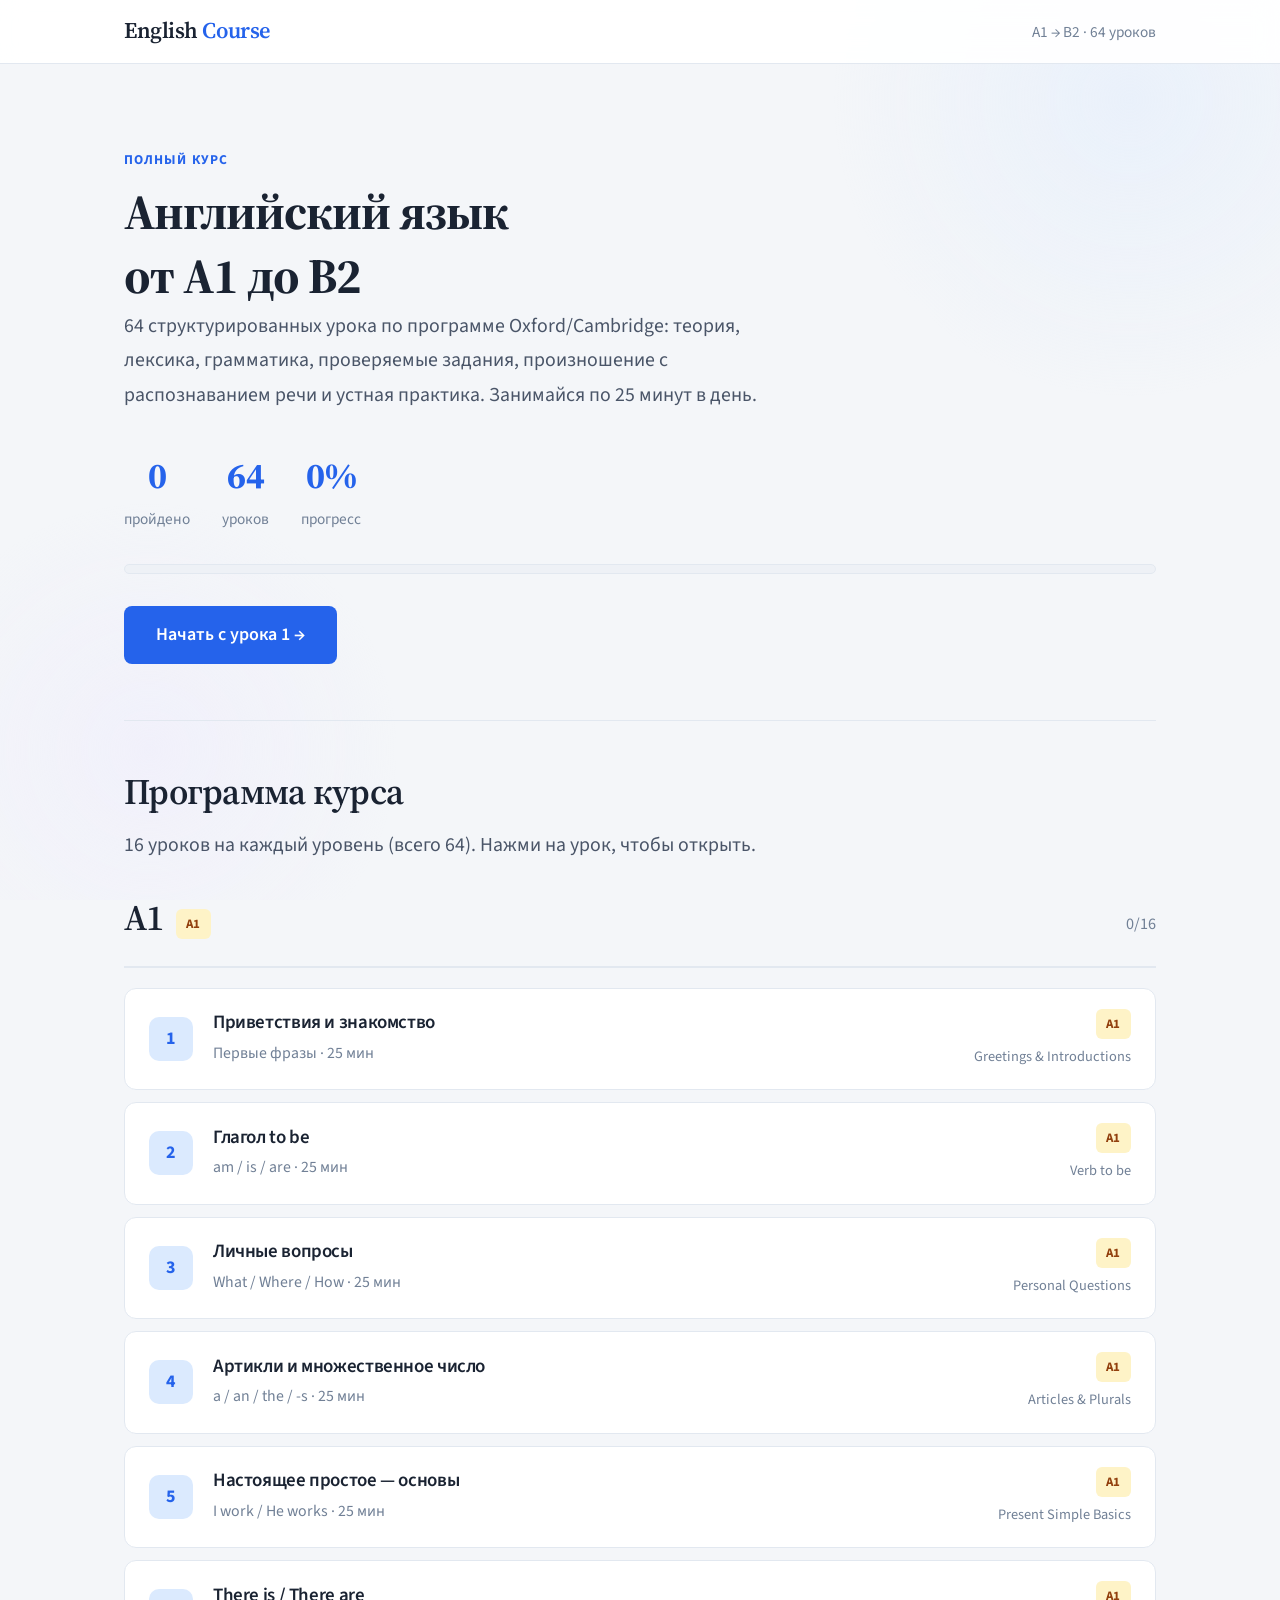
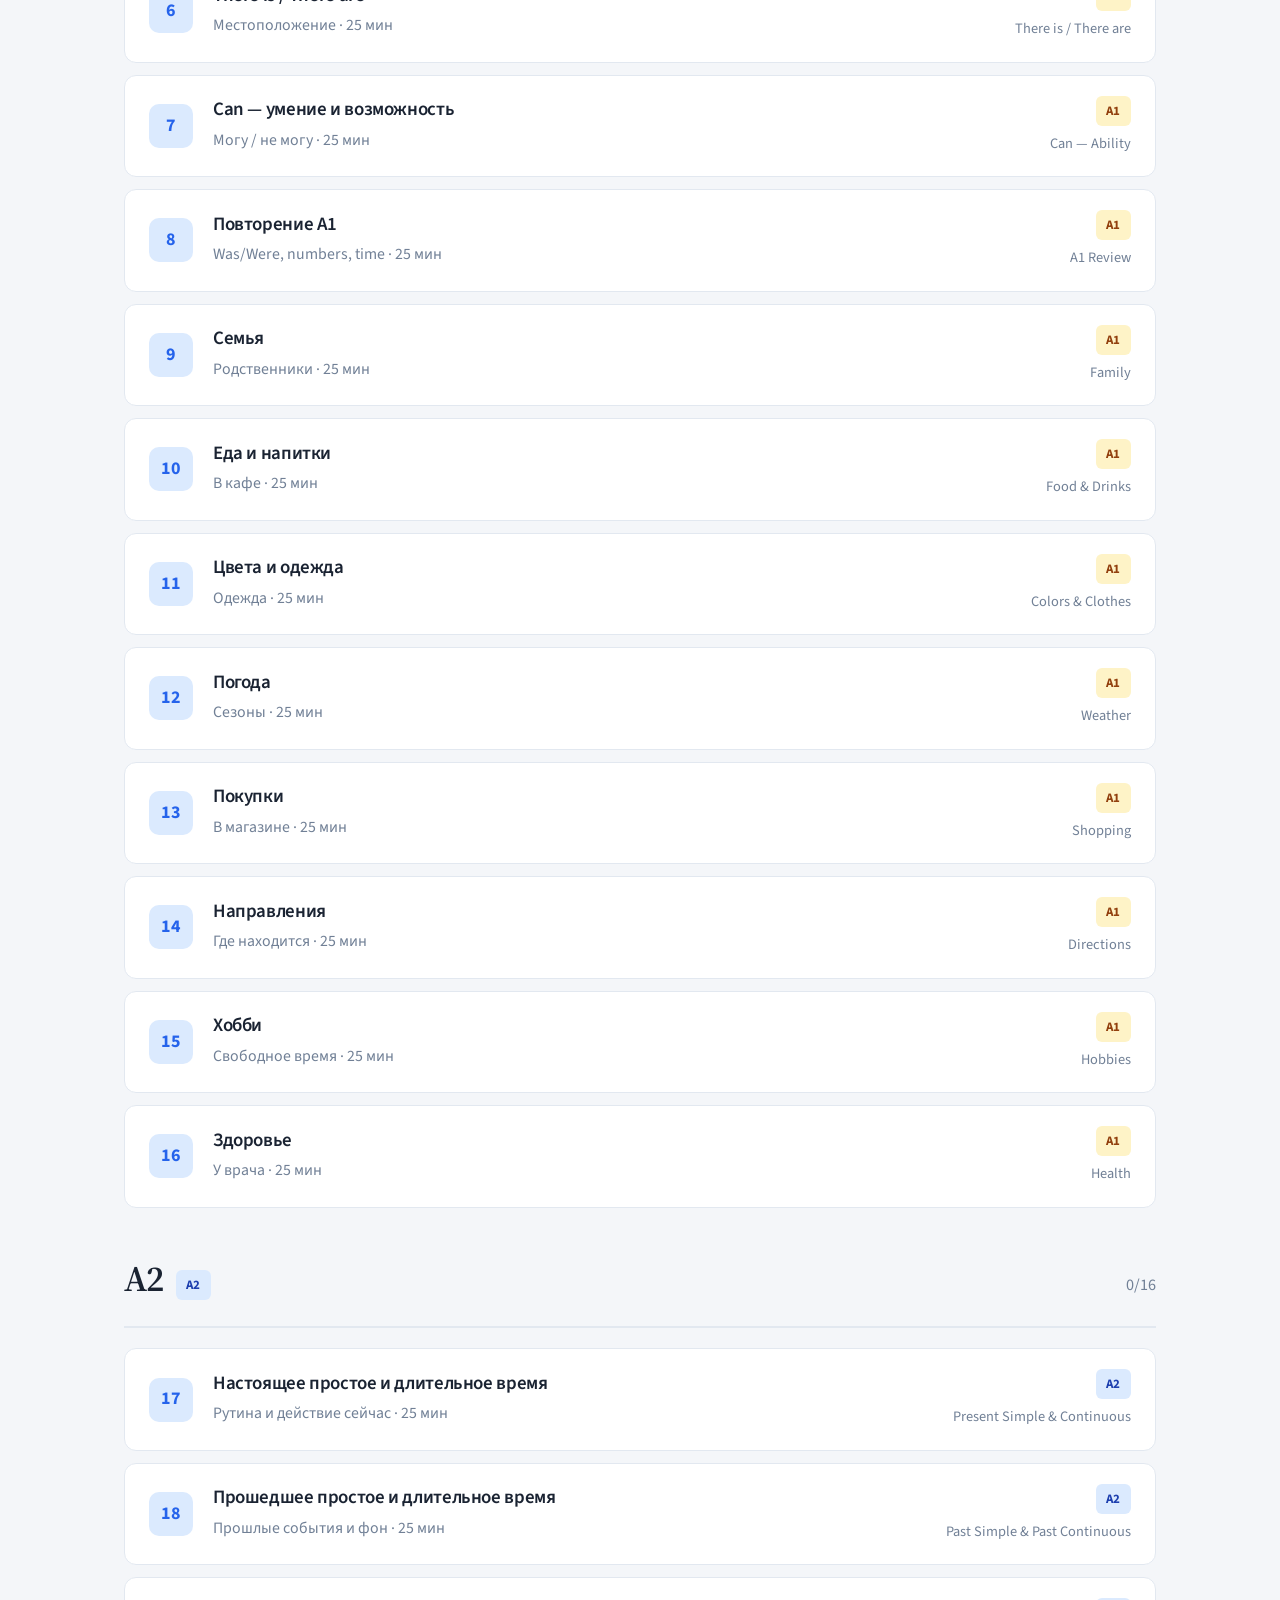
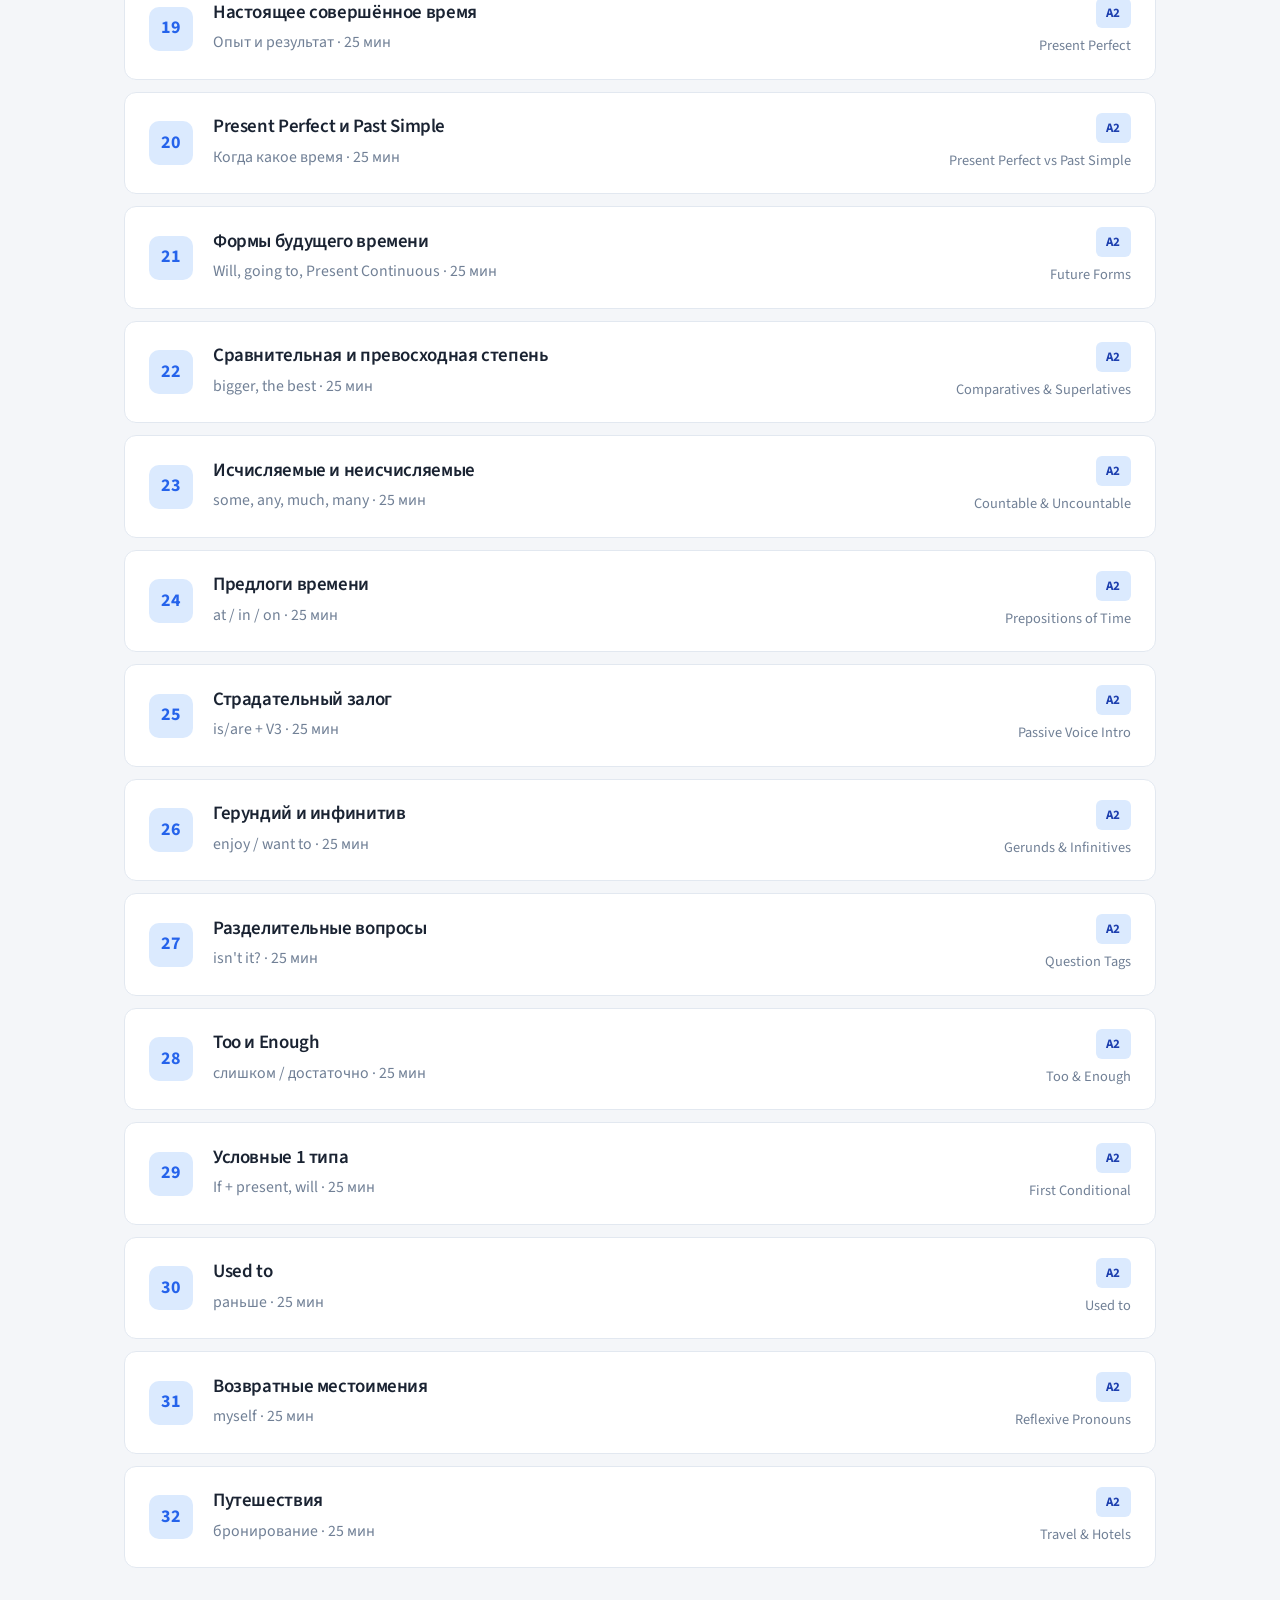
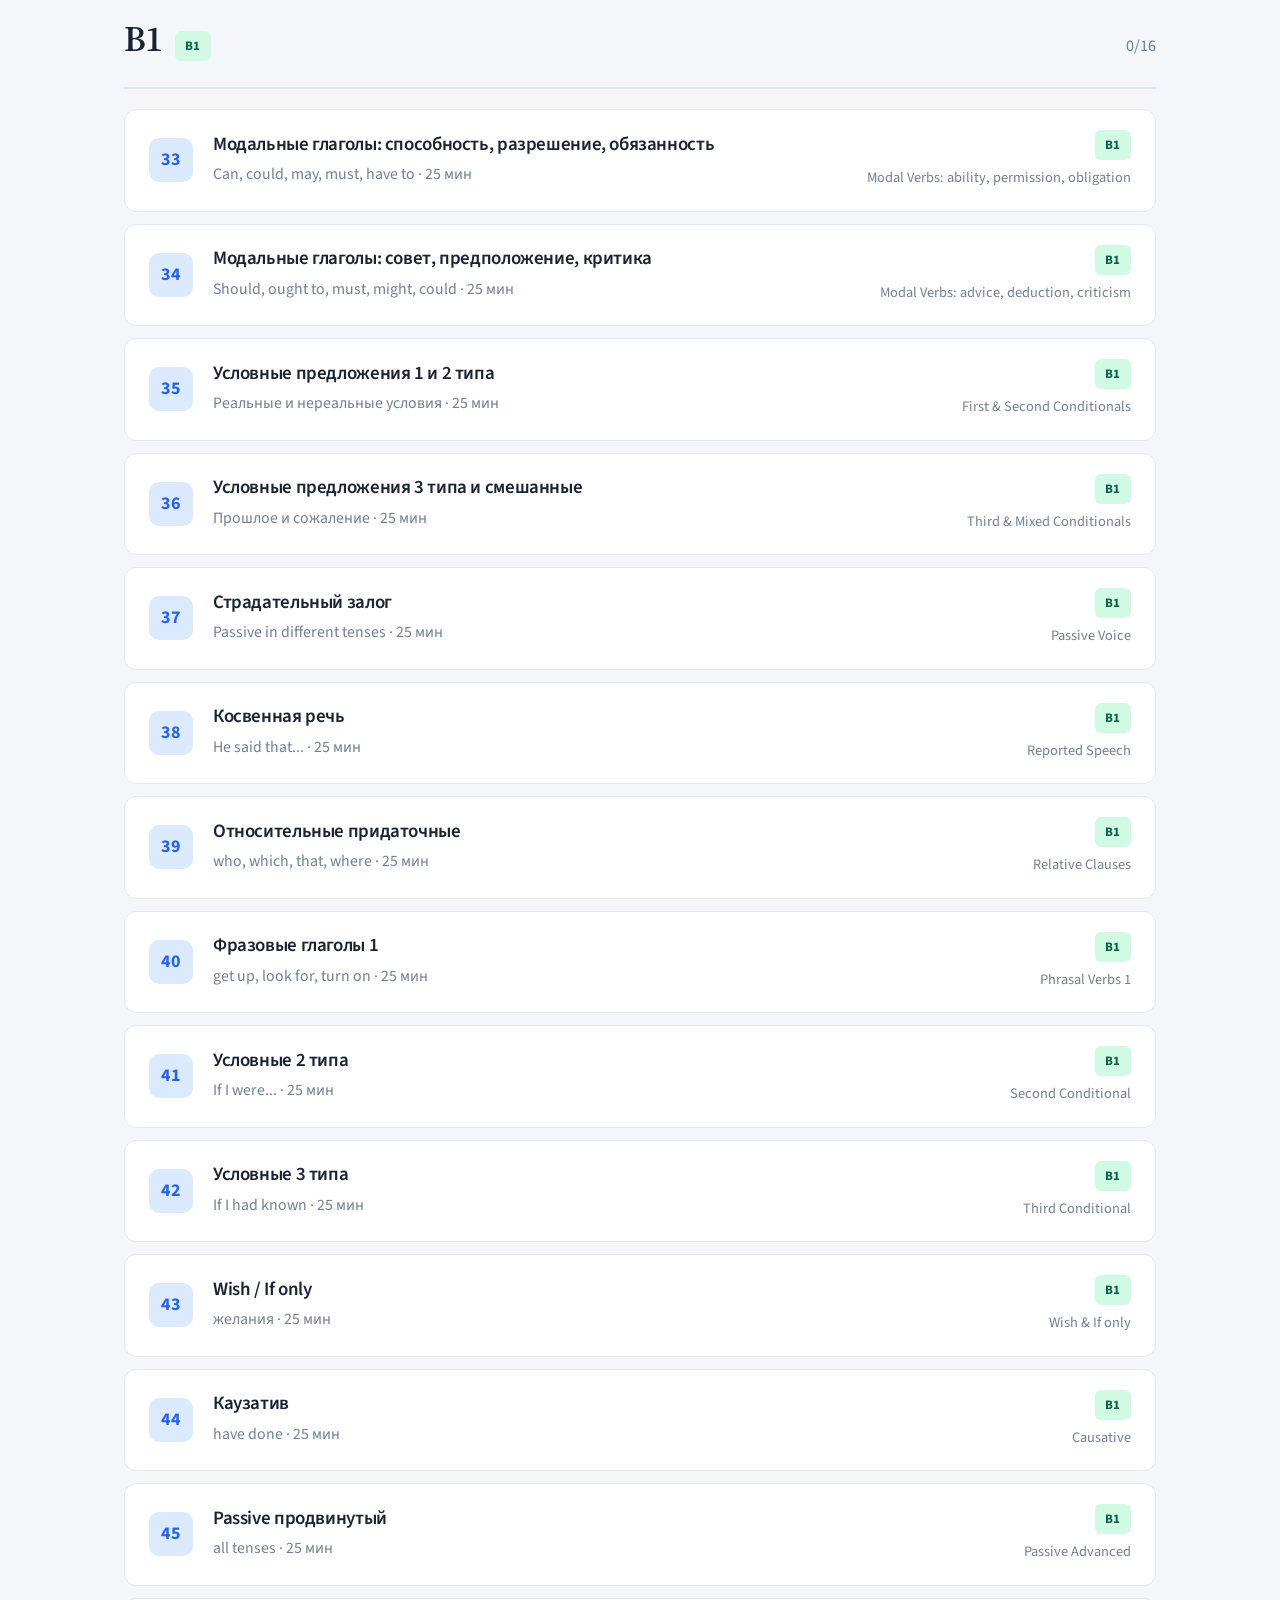
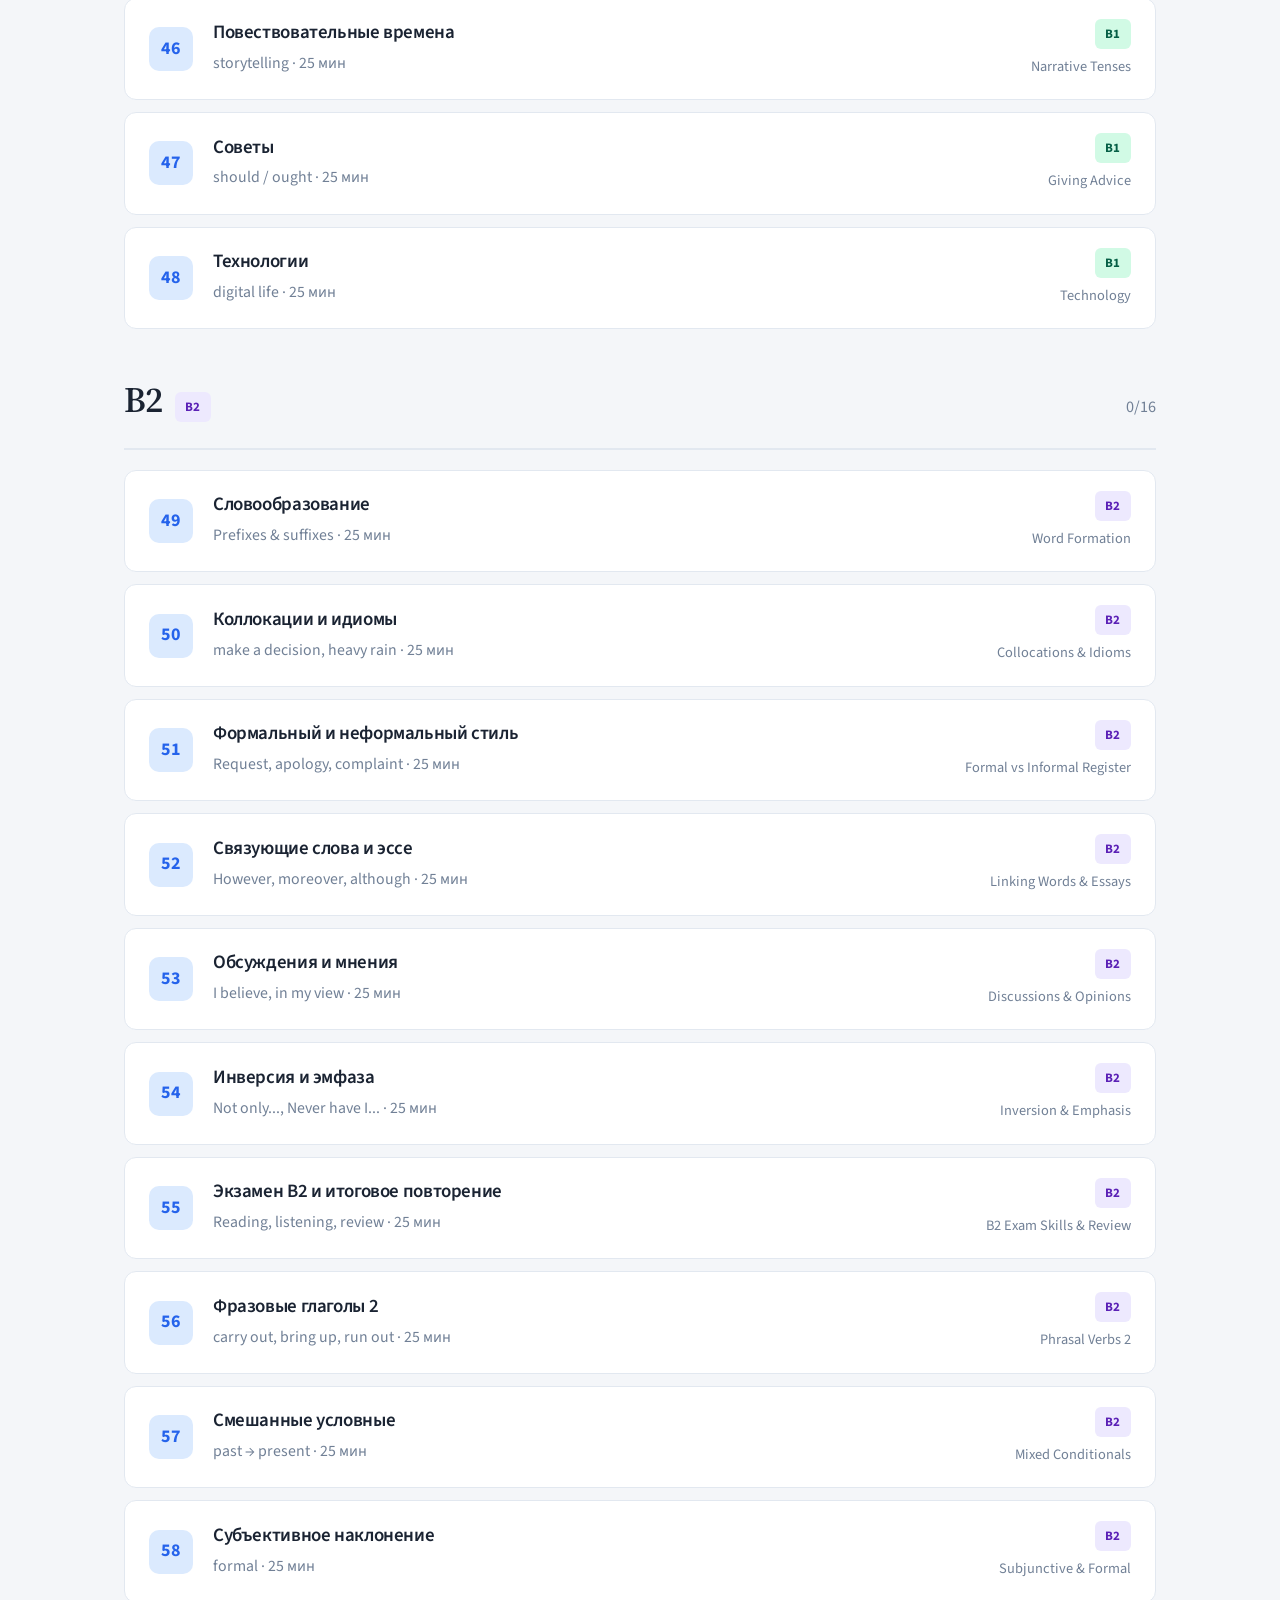
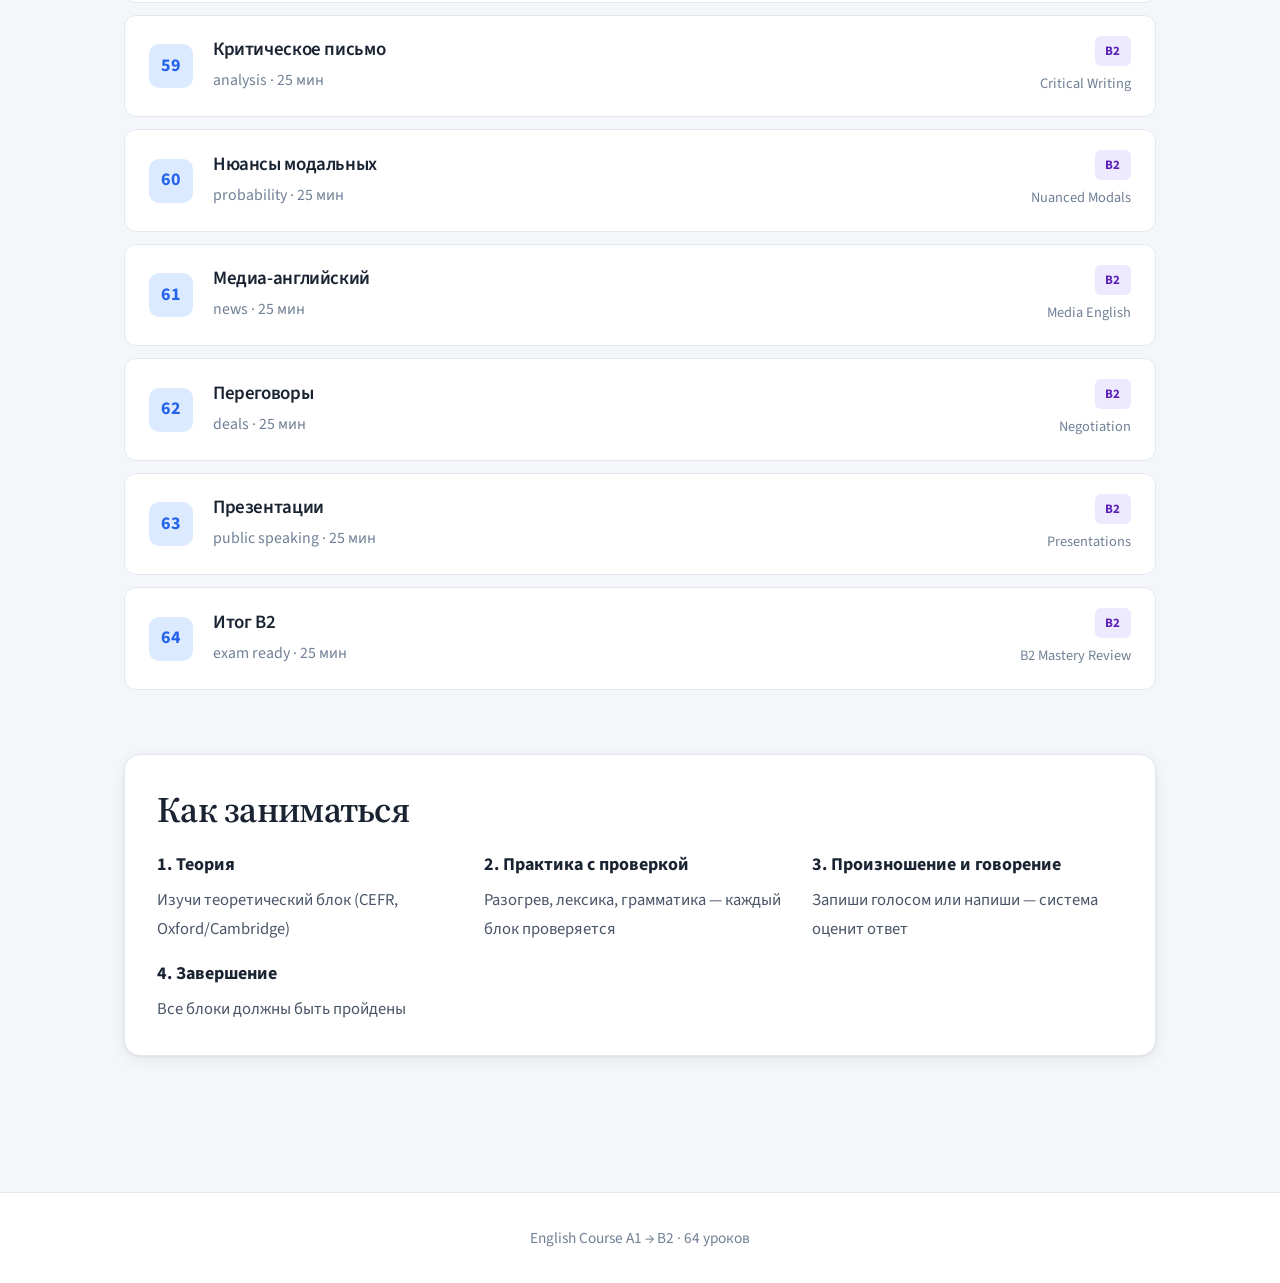
==== index.html @ db138867 "Expand course to 64 lessons with validated blocks and theory. Add CEFR theory sections, answer check" ====
<!DOCTYPE html>
<html lang="ru">
<head>
  <meta charset="UTF-8">
  <meta name="viewport" content="width=device-width, initial-scale=1.0">
  <title>English Course A1 → B2</title>
  <link rel="preconnect" href="https://fonts.googleapis.com">
  <link rel="preconnect" href="https://fonts.gstatic.com" crossorigin>
  <link href="https://fonts.googleapis.com/css2?family=Source+Sans+3:ital,wght@0,400;0,500;0,600;0,700;1,400&family=Source+Serif+4:ital,wght@0,600;0,700;1,400&display=swap" rel="stylesheet">
  <link rel="stylesheet" href="assets/course.css">
</head>
<body>
  <div class="bg-accent"><div class="shape s1"></div><div class="shape s2"></div></div>

  <header class="site-header">
    <div class="header-inner">
      <a href="index.html" class="logo">English <span>Course</span></a>
      <span id="courseSubtitle" style="font-size:0.85rem;color:var(--text-muted)">A1 → B2</span>
    </div>
  </header>

  <main class="container">
    <section class="hero">
      <span class="section-tag">Полный курс</span>
      <h1>Английский язык<br>от A1 до B2</h1>
      <p class="lead">64 структурированных урока по программе Oxford/Cambridge: теория, лексика, грамматика, проверяемые задания, произношение с распознаванием речи и устная практика. Занимайся по 25 минут в день.</p>

      <div class="hero-stats">
        <div class="stat"><div class="stat-value" id="statDone">0</div><div class="stat-label">пройдено</div></div>
        <div class="stat"><div class="stat-value" id="statTotal">64</div><div class="stat-label">уроков</div></div>
        <div class="stat"><div class="stat-value" id="progressPct">0%</div><div class="stat-label">прогресс</div></div>
      </div>

      <div style="margin-top:32px;background:var(--bg-subtle);border-radius:12px;height:10px;overflow:hidden;border:1px solid var(--border)">
        <div id="progressFill" style="height:100%;background:var(--accent);width:0%;transition:width 0.5s;border-radius:12px"></div>
      </div>

      <div style="margin-top:32px">
        <a href="lesson.html?id=1" class="btn btn-primary" style="font-size:1rem;padding:14px 32px">Начать с урока 1 →</a>
      </div>
    </section>

    <section>
      <div class="section-header" style="margin-bottom:32px">
        <h2>Программа курса</h2>
        <p class="lead" id="levelHint" style="margin-top:8px">16 уроков на каждый уровень. Нажми на урок, чтобы открыть.</p>
      </div>
      <div id="courseLevels"></div>
    </section>

    <section style="margin-top:64px">
      <div class="card" style="padding:32px">
        <h2 style="margin-bottom:16px">Как заниматься</h2>
        <div class="card-grid">
          <div><strong>1. Теория</strong><p style="color:var(--text-secondary);font-size:0.92rem;margin-top:6px">Изучи теоретический блок (CEFR, Oxford/Cambridge)</p></div>
          <div><strong>2. Практика с проверкой</strong><p style="color:var(--text-secondary);font-size:0.92rem;margin-top:6px">Разогрев, лексика, грамматика — каждый блок проверяется</p></div>
          <div><strong>3. Произношение и говорение</strong><p style="color:var(--text-secondary);font-size:0.92rem;margin-top:6px">Запиши голосом или напиши — система оценит ответ</p></div>
          <div><strong>4. Завершение</strong><p style="color:var(--text-secondary);font-size:0.92rem;margin-top:6px">Все блоки должны быть пройдены</p></div>
        </div>
      </div>
    </section>
  </main>

  <footer class="site-footer" id="footerSubtitle">English Course A1 → B2</footer>

  <script src="assets/curriculum.js"></script>
  <script src="assets/course.js"></script>
  <script>renderIndex();</script>
</body>
</html>
---- assets/course.css ----
:root {
  --bg: #f4f6f9;
  --bg-card: #ffffff;
  --bg-subtle: #eef1f6;
  --text: #1a2332;
  --text-secondary: #4a5568;
  --text-muted: #718096;
  --accent: #2563eb;
  --accent-hover: #1d4ed8;
  --accent-light: #dbeafe;
  --success: #059669;
  --success-bg: #d1fae5;
  --error: #dc2626;
  --error-bg: #fee2e2;
  --warning: #d97706;
  --border: #e2e8f0;
  --shadow: 0 1px 3px rgba(26, 35, 50, 0.08), 0 4px 16px rgba(26, 35, 50, 0.06);
  --shadow-lg: 0 8px 32px rgba(26, 35, 50, 0.12);
  --radius: 12px;
  --radius-lg: 16px;
  --font: 'Source Sans 3', system-ui, -apple-system, sans-serif;
  --font-display: 'Source Serif 4', Georgia, serif;
  --max-width: 1080px;
  --nav-height: 64px;
}

*, *::before, *::after { box-sizing: border-box; margin: 0; padding: 0; }

html { scroll-behavior: smooth; font-size: 18px; }

body {
  font-family: var(--font);
  background: var(--bg);
  color: var(--text);
  line-height: 1.7;
  -webkit-font-smoothing: antialiased;
}

/* ── Layout ── */
.site-header {
  position: sticky;
  top: 0;
  z-index: 100;
  background: rgba(255, 255, 255, 0.92);
  backdrop-filter: blur(12px);
  border-bottom: 1px solid var(--border);
  height: var(--nav-height);
}

.header-inner {
  max-width: var(--max-width);
  margin: 0 auto;
  padding: 0 24px;
  height: 100%;
  display: flex;
  align-items: center;
  justify-content: space-between;
  gap: 16px;
}

.logo {
  font-family: var(--font-display);
  font-size: 1.25rem;
  font-weight: 600;
  color: var(--text);
  text-decoration: none;
  letter-spacing: -0.02em;
}

.logo span { color: var(--accent); }

.progress-bar-top {
  position: fixed;
  top: 0;
  left: 0;
  height: 3px;
  background: var(--accent);
  z-index: 200;
  width: 0%;
  transition: width 0.15s;
}

.container {
  max-width: var(--max-width);
  margin: 0 auto;
  padding: 32px 24px 80px;
}

/* ── Typography ── */
h1, h2, h3 {
  font-family: var(--font-display);
  line-height: 1.3;
  letter-spacing: -0.02em;
}

h1 { font-size: clamp(2rem, 5vw, 2.75rem); font-weight: 700; }
h2 { font-size: clamp(1.5rem, 3vw, 2rem); font-weight: 600; margin-bottom: 12px; }
h3 { font-size: 1.15rem; font-weight: 600; }

.lead {
  font-size: 1.1rem;
  color: var(--text-secondary);
  max-width: 640px;
  line-height: 1.75;
}

.section-tag {
  display: inline-block;
  font-size: 0.75rem;
  font-weight: 700;
  letter-spacing: 0.08em;
  text-transform: uppercase;
  color: var(--accent);
  margin-bottom: 8px;
}

/* ── Buttons ── */
.btn {
  display: inline-flex;
  align-items: center;
  justify-content: center;
  gap: 8px;
  padding: 12px 24px;
  border-radius: 8px;
  font-family: inherit;
  font-size: 0.95rem;
  font-weight: 600;
  cursor: pointer;
  border: none;
  text-decoration: none;
  transition: all 0.2s;
}

.btn-primary {
  background: var(--accent);
  color: #fff;
}
.btn-primary:hover {
  background: var(--accent-hover);
  transform: translateY(-1px);
  box-shadow: var(--shadow);
}

.btn-secondary {
  background: var(--bg-card);
  color: var(--text);
  border: 1px solid var(--border);
}
.btn-secondary:hover {
  background: var(--bg-subtle);
  border-color: #cbd5e0;
}

.btn-success {
  background: var(--success);
  color: #fff;
}
.btn-success:hover { background: #047857; }
.btn-success.done {
  background: var(--text-muted);
  pointer-events: none;
}

/* ── Cards ── */
.card {
  background: var(--bg-card);
  border: 1px solid var(--border);
  border-radius: var(--radius-lg);
  padding: 24px;
  box-shadow: var(--shadow);
  transition: transform 0.25s, box-shadow 0.25s;
}

.card:hover {
  transform: translateY(-2px);
  box-shadow: var(--shadow-lg);
}

.card-grid {
  display: grid;
  grid-template-columns: repeat(auto-fill, minmax(280px, 1fr));
  gap: 16px;
}

/* ── Level badges ── */
.badge {
  display: inline-flex;
  align-items: center;
  padding: 4px 10px;
  border-radius: 6px;
  font-size: 0.72rem;
  font-weight: 700;
  letter-spacing: 0.04em;
  text-transform: uppercase;
}
.badge-a1 { background: #fef3c7; color: #92400e; }
.badge-a2 { background: #dbeafe; color: #1e40af; }
.badge-b1 { background: #d1fae5; color: #065f46; }
.badge-b2 { background: #ede9fe; color: #5b21b6; }

/* ── Course index ── */
.hero {
  padding: 48px 0 56px;
  border-bottom: 1px solid var(--border);
  margin-bottom: 48px;
}

.hero-stats {
  display: flex;
  gap: 32px;
  flex-wrap: wrap;
  margin-top: 32px;
}

.stat {
  text-align: center;
}
.stat-value {
  font-family: var(--font-display);
  font-size: 2rem;
  font-weight: 700;
  color: var(--accent);
}
.stat-label {
  font-size: 0.85rem;
  color: var(--text-muted);
}

.level-section {
  margin-bottom: 48px;
}

.level-header {
  display: flex;
  align-items: center;
  gap: 12px;
  margin-bottom: 20px;
  padding-bottom: 12px;
  border-bottom: 2px solid var(--border);
}

.lesson-list {
  display: grid;
  gap: 12px;
}

.lesson-card {
  display: grid;
  grid-template-columns: auto 1fr auto;
  align-items: center;
  gap: 20px;
  padding: 20px 24px;
  background: var(--bg-card);
  border: 1px solid var(--border);
  border-radius: var(--radius);
  text-decoration: none;
  color: inherit;
  transition: all 0.2s;
}

.lesson-card:hover {
  border-color: var(--accent);
  box-shadow: var(--shadow);
  transform: translateX(4px);
}

.lesson-card.completed {
  border-left: 4px solid var(--success);
}

.lesson-num {
  width: 44px;
  height: 44px;
  display: flex;
  align-items: center;
  justify-content: center;
  background: var(--accent-light);
  color: var(--accent);
  font-weight: 700;
  font-size: 1rem;
  border-radius: 10px;
  flex-shrink: 0;
}

.lesson-card.completed .lesson-num {
  background: var(--success-bg);
  color: var(--success);
}

.lesson-info h3 {
  font-family: var(--font);
  font-size: 1.05rem;
  font-weight: 600;
  margin-bottom: 4px;
}

.lesson-info p {
  font-size: 0.88rem;
  color: var(--text-muted);
}

.lesson-meta {
  display: flex;
  flex-direction: column;
  align-items: flex-end;
  gap: 6px;
}

.lesson-duration {
  font-size: 0.8rem;
  color: var(--text-muted);
}

.check-icon {
  color: var(--success);
  font-size: 1.2rem;
}

/* ── Lesson page ── */
.lesson-hero {
  margin-bottom: 40px;
}

.lesson-hero .breadcrumb {
  font-size: 0.85rem;
  color: var(--text-muted);
  margin-bottom: 16px;
}
.lesson-hero .breadcrumb a {
  color: var(--accent);
  text-decoration: none;
}
.lesson-hero .breadcrumb a:hover { text-decoration: underline; }

.timeline {
  display: grid;
  grid-template-columns: repeat(6, 1fr);
  gap: 8px;
  margin-bottom: 48px;
}
@media (max-width: 700px) {
  .timeline { grid-template-columns: 1fr; }
}

.timeline-step {
  padding: 14px 12px;
  background: var(--bg-card);
  border: 1px solid var(--border);
  border-radius: var(--radius);
  text-align: center;
  font-size: 0.82rem;
}
.timeline-step .time {
  color: var(--accent);
  font-weight: 700;
  font-size: 0.72rem;
  text-transform: uppercase;
  letter-spacing: 0.05em;
}

section {
  margin-bottom: 56px;
  scroll-margin-top: calc(var(--nav-height) + 16px);
}

.section-header {
  margin-bottom: 24px;
}

/* ── Inputs ── */
.answer-input {
  width: 100%;
  background: var(--bg-subtle);
  border: 1px solid var(--border);
  border-radius: 8px;
  padding: 12px 16px;
  color: var(--text);
  font-family: inherit;
  font-size: 0.95rem;
  line-height: 1.6;
  resize: vertical;
  min-height: 48px;
  transition: border-color 0.2s, box-shadow 0.2s;
}
.answer-input:focus {
  outline: none;
  border-color: var(--accent);
  box-shadow: 0 0 0 3px var(--accent-light);
  background: #fff;
}
.answer-input::placeholder { color: var(--text-muted); }

.question-card {
  display: flex;
  gap: 16px;
  align-items: flex-start;
}
.q-num {
  flex-shrink: 0;
  width: 32px;
  height: 32px;
  display: flex;
  align-items: center;
  justify-content: center;
  background: var(--accent);
  color: #fff;
  font-weight: 700;
  font-size: 0.85rem;
  border-radius: 8px;
}
.q-text {
  font-weight: 600;
  margin-bottom: 10px;
  font-size: 1rem;
}

/* ── Vocabulary flip cards ── */
.vocab-grid {
  display: grid;
  grid-template-columns: repeat(auto-fill, minmax(150px, 1fr));
  gap: 12px;
}

.vocab-card {
  aspect-ratio: 1;
  perspective: 800px;
  cursor: pointer;
}
.vocab-inner {
  width: 100%;
  height: 100%;
  position: relative;
  transform-style: preserve-3d;
  transition: transform 0.5s;
  border-radius: var(--radius);
}
.vocab-card.flipped .vocab-inner { transform: rotateY(180deg); }

.vocab-front, .vocab-back {
  position: absolute;
  inset: 0;
  backface-visibility: hidden;
  border-radius: var(--radius);
  display: flex;
  flex-direction: column;
  align-items: center;
  justify-content: center;
  padding: 14px;
  text-align: center;
  border: 1px solid var(--border);
}
.vocab-front { background: var(--bg-card); }
.vocab-back {
  background: var(--accent-light);
  transform: rotateY(180deg);
}
.vocab-word {
  font-weight: 700;
  font-size: 1rem;
  color: var(--accent);
}
.vocab-trans {
  font-weight: 600;
  color: var(--text);
}
.vocab-hint {
  font-size: 0.7rem;
  color: var(--text-muted);
  margin-top: 6px;
}

/* ── Grammar ── */
.grammar-compare {
  display: grid;
  grid-template-columns: 1fr 1fr;
  gap: 16px;
  margin-bottom: 20px;
}
@media (max-width: 600px) {
  .grammar-compare { grid-template-columns: 1fr; }
}

.grammar-box {
  padding: 24px;
  border-radius: var(--radius-lg);
  border: 1px solid var(--border);
  background: var(--bg-card);
}
.grammar-box h3 { margin-bottom: 8px; color: var(--accent); }
.grammar-box .ru-desc {
  color: var(--text-secondary);
  font-size: 0.9rem;
  margin-bottom: 14px;
}
.grammar-box .example {
  padding: 12px 16px;
  background: var(--bg-subtle);
  border-radius: 8px;
  border-left: 3px solid var(--accent);
  font-style: italic;
}

.formula-box {
  background: var(--bg-subtle);
  border: 1px solid var(--border);
  border-radius: var(--radius);
  padding: 20px;
  margin-bottom: 20px;
}
.formula-box code {
  display: block;
  font-family: 'Source Sans 3', monospace;
  font-size: 0.9rem;
  padding: 6px 0;
  color: var(--text);
}

.mistake-box {
  display: flex;
  gap: 12px;
  flex-wrap: wrap;
}
.mistake-wrong, .mistake-right {
  flex: 1;
  min-width: 220px;
  padding: 14px 18px;
  border-radius: var(--radius);
  font-size: 0.92rem;
}
.mistake-wrong { background: var(--error-bg); border: 1px solid #fecaca; }
.mistake-right { background: var(--success-bg); border: 1px solid #a7f3d0; }
.mistake-label {
  font-size: 0.68rem;
  font-weight: 700;
  text-transform: uppercase;
  letter-spacing: 0.06em;
  margin-bottom: 4px;
}
.mistake-wrong .mistake-label { color: var(--error); }
.mistake-right .mistake-label { color: var(--success); }

/* ── Quiz ── */
.quiz-item {
  background: var(--bg-card);
  border: 1px solid var(--border);
  border-radius: var(--radius);
  padding: 20px;
  margin-bottom: 12px;
}
.quiz-item.correct { border-color: var(--success); background: var(--success-bg); }
.quiz-item.wrong { border-color: var(--error); background: var(--error-bg); }

.quiz-sentence { margin-bottom: 14px; font-size: 1rem; }
.quiz-options { display: flex; gap: 8px; flex-wrap: wrap; }

.quiz-btn {
  padding: 8px 18px;
  border-radius: 8px;
  border: 1px solid var(--border);
  background: var(--bg-subtle);
  color: var(--text);
  font-family: inherit;
  font-size: 0.88rem;
  cursor: pointer;
  transition: all 0.2s;
}
.quiz-btn:hover:not(:disabled) {
  border-color: var(--accent);
  background: var(--accent-light);
}
.quiz-btn:disabled { cursor: default; opacity: 0.8; }
.quiz-btn.selected-correct { background: var(--success); color: #fff; border-color: var(--success); }
.quiz-btn.selected-wrong { background: var(--error); color: #fff; border-color: var(--error); }

.quiz-score {
  text-align: center;
  padding: 28px;
  background: var(--bg-card);
  border: 1px solid var(--border);
  border-radius: var(--radius-lg);
  margin-top: 20px;
  display: none;
}
.quiz-score.visible { display: block; }
.quiz-score .score-num {
  font-family: var(--font-display);
  font-size: 2.5rem;
  font-weight: 700;
  color: var(--accent);
}

/* ── Pronunciation ── */
.pron-card { border-left: 4px solid var(--accent); }
.pron-phrase {
  font-weight: 700;
  font-size: 1.05rem;
  margin-bottom: 8px;
  color: var(--text);
}
.pron-ipa {
  font-family: 'Source Sans 3', monospace;
  font-size: 0.88rem;
  color: var(--text-secondary);
  margin-bottom: 8px;
}
.pron-tip { font-size: 0.85rem; color: var(--text-muted); }
.speak-btn {
  margin-top: 12px;
  padding: 6px 14px;
  border-radius: 6px;
  border: 1px solid var(--border);
  background: #fff;
  color: var(--accent);
  font-family: inherit;
  font-size: 0.8rem;
  font-weight: 600;
  cursor: pointer;
}
.speak-btn:hover { background: var(--accent-light); }

/* ── Flashcards ── */
.flashcard-deck {
  perspective: 1000px;
  max-width: 460px;
  margin: 0 auto 24px;
  height: 260px;
}
.flashcard {
  width: 100%;
  height: 100%;
  position: relative;
  transform-style: preserve-3d;
  transition: transform 0.6s;
  cursor: pointer;
}
.flashcard.flipped { transform: rotateY(180deg); }

.flashcard-face {
  position: absolute;
  inset: 0;
  backface-visibility: hidden;
  border-radius: var(--radius-lg);
  display: flex;
  flex-direction: column;
  align-items: center;
  justify-content: center;
  padding: 32px;
  text-align: center;
  border: 1px solid var(--border);
  background: var(--bg-card);
  box-shadow: var(--shadow);
}
.flashcard-back { transform: rotateY(180deg); background: var(--accent-light); }

.fc-word {
  font-family: var(--font-display);
  font-size: 2rem;
  font-weight: 700;
  color: var(--accent);
  margin-bottom: 8px;
}
.fc-trans {
  font-size: 1.4rem;
  font-weight: 600;
  margin-bottom: 12px;
}
.fc-example {
  font-size: 0.9rem;
  color: var(--text-secondary);
  font-style: italic;
}
.fc-counter {
  text-align: center;
  color: var(--text-muted);
  font-size: 0.88rem;
  margin-bottom: 12px;
}
.fc-nav {
  display: flex;
  justify-content: center;
  gap: 10px;
}
.fc-nav button {
  width: 44px;
  height: 44px;
  border-radius: 8px;
  border: 1px solid var(--border);
  background: var(--bg-card);
  color: var(--text);
  font-size: 1.1rem;
  cursor: pointer;
}
.fc-nav button:hover {
  background: var(--accent);
  color: #fff;
  border-color: var(--accent);
}

/* ── Culture ── */
.culture-grid {
  display: grid;
  grid-template-columns: repeat(3, 1fr);
  gap: 16px;
  margin-bottom: 24px;
}
@media (max-width: 700px) {
  .culture-grid { grid-template-columns: 1fr; }
}

.culture-item {
  text-align: center;
  padding: 24px 16px;
  background: var(--bg-card);
  border: 1px solid var(--border);
  border-radius: var(--radius);
}
.culture-item h4 {
  font-weight: 600;
  color: var(--accent);
  margin-bottom: 10px;
}
.culture-item ul {
  list-style: none;
  font-size: 0.88rem;
  color: var(--text-secondary);
}
.culture-item li { margin-bottom: 4px; }

/* ── Speaking ── */
.challenge-box {
  background: var(--bg-subtle);
  border: 1px solid var(--border);
  border-radius: var(--radius-lg);
  padding: 32px;
  text-align: center;
}
.challenge-list {
  list-style: none;
  max-width: 420px;
  margin: 0 auto 20px;
  text-align: left;
}
.challenge-list li {
  padding: 8px 14px;
  background: #fff;
  border-radius: 8px;
  margin-bottom: 8px;
  font-size: 0.92rem;
  border: 1px solid var(--border);
}
.challenge-list li::before {
  content: '→ ';
  color: var(--accent);
  font-weight: 700;
}

/* ── Validation & progress ── */
.section-progress {
  margin-bottom: 24px;
  padding: 14px 18px;
  background: var(--bg-card);
  border: 1px solid var(--border);
  border-radius: var(--radius);
}
.section-progress-label {
  font-size: 0.85rem;
  font-weight: 600;
  margin-bottom: 8px;
  color: var(--text-secondary);
}
.section-progress-track {
  height: 8px;
  background: var(--bg-subtle);
  border-radius: 8px;
  overflow: hidden;
}
.section-progress-fill {
  height: 100%;
  background: var(--success);
  width: 0%;
  transition: width 0.3s;
  border-radius: 8px;
}

.check-btn { margin-top: 10px; padding: 8px 18px; font-size: 0.88rem; }
.answer-actions {
  display: flex;
  flex-wrap: wrap;
  gap: 8px;
  align-items: center;
  margin-top: 8px;
}

.check-feedback {
  width: 100%;
  margin-top: 8px;
  padding: 10px 14px;
  border-radius: 8px;
  font-size: 0.88rem;
  display: none;
}
.check-feedback.ok,
.check-feedback.fail { display: block; }
.check-feedback.ok { background: var(--success-bg); color: #065f46; border: 1px solid #a7f3d0; }
.check-feedback.fail { background: var(--error-bg); color: #991b1b; border: 1px solid #fecaca; }
.sample-answer {
  margin-top: 6px;
  font-size: 0.82rem;
  opacity: 0.9;
  font-style: italic;
}

.mic-btn, .check-pron-btn {
  padding: 6px 14px;
  border-radius: 6px;
  border: 1px solid var(--border);
  background: #fff;
  color: var(--accent);
  font-family: inherit;
  font-size: 0.8rem;
  font-weight: 600;
  cursor: pointer;
}
.mic-btn:hover, .check-pron-btn:hover { background: var(--accent-light); }
.mic-btn.listening { background: var(--error-bg); color: var(--error); border-color: #fecaca; }
.mic-btn:disabled { opacity: 0.5; cursor: not-allowed; }

.pron-actions {
  display: flex;
  flex-wrap: wrap;
  gap: 8px;
  margin-top: 12px;
}

.gap-input { margin-top: 10px; }

.btn-disabled {
  opacity: 0.45;
  cursor: not-allowed;
  pointer-events: none;
}

.theory-card { padding: 28px; }
.theory-cefr {
  font-size: 0.88rem;
  color: var(--accent);
  font-weight: 600;
  margin-bottom: 16px;
  padding: 10px 14px;
  background: var(--accent-light);
  border-radius: 8px;
}
.theory-reading {
  font-size: 0.95rem;
  color: var(--text-secondary);
  line-height: 1.8;
}
.theory-reading h4 {
  font-family: var(--font);
  font-size: 1rem;
  margin: 16px 0 8px;
  color: var(--text);
}
.theory-points {
  margin-top: 20px;
  padding-left: 20px;
  color: var(--text-secondary);
  font-size: 0.92rem;
}
.theory-points li { margin-bottom: 8px; }

.fc-grade {
  width: auto !important;
  padding: 0 14px !important;
  font-size: 0.82rem !important;
  font-weight: 600;
}
.fc-grade.know:hover { background: var(--success) !important; border-color: var(--success) !important; color: #fff !important; }
.fc-grade.unknown:hover { background: var(--warning) !important; border-color: var(--warning) !important; color: #fff !important; }

/* ── Finish ── */
.finish-section {
  text-align: center;
  padding: 40px 0;
  border-top: 1px solid var(--border);
}
.finish-hint {
  margin-top: 12px;
  font-size: 0.85rem;
  color: var(--text-muted);
}

.finish-overlay {
  position: fixed;
  inset: 0;
  z-index: 1000;
  background: rgba(26, 35, 50, 0.5);
  backdrop-filter: blur(4px);
  display: flex;
  align-items: center;
  justify-content: center;
  padding: 24px;
  opacity: 0;
  visibility: hidden;
  transition: all 0.3s;
}
.finish-overlay.visible { opacity: 1; visibility: visible; }

.finish-modal {
  background: #fff;
  border-radius: var(--radius-lg);
  padding: 40px 32px;
  max-width: 420px;
  width: 100%;
  text-align: center;
  box-shadow: var(--shadow-lg);
  transform: scale(0.95);
  transition: transform 0.3s;
}
.finish-overlay.visible .finish-modal { transform: scale(1); }

.finish-modal h2 {
  color: var(--accent);
  margin-bottom: 8px;
}
.finish-stats {
  display: grid;
  grid-template-columns: 1fr 1fr;
  gap: 10px;
  margin: 24px 0;
}
.finish-stat {
  padding: 14px;
  background: var(--bg-subtle);
  border-radius: var(--radius);
}
.finish-stat .val {
  font-family: var(--font-display);
  font-size: 1.5rem;
  font-weight: 700;
  color: var(--accent);
}
.finish-stat .lbl {
  font-size: 0.75rem;
  color: var(--text-muted);
}

/* ── Lesson nav ── */
.lesson-nav {
  display: flex;
  justify-content: space-between;
  gap: 16px;
  margin-top: 48px;
  padding-top: 32px;
  border-top: 1px solid var(--border);
}

/* ── Footer ── */
.site-footer {
  text-align: center;
  padding: 32px 24px;
  color: var(--text-muted);
  font-size: 0.85rem;
  border-top: 1px solid var(--border);
  background: var(--bg-card);
}

/* ── Reveal ── */
.reveal {
  opacity: 0;
  transform: translateY(24px);
  transition: all 0.6s ease;
}
.reveal.visible {
  opacity: 1;
  transform: translateY(0);
}

/* ── Subtle 3D accent (no coffee theme) ── */
.bg-accent {
  position: fixed;
  inset: 0;
  z-index: -1;
  overflow: hidden;
  pointer-events: none;
}
.bg-accent .shape {
  position: absolute;
  border-radius: 50%;
  opacity: 0.4;
}
.bg-accent .s1 {
  width: 600px; height: 600px;
  background: radial-gradient(circle, #dbeafe 0%, transparent 70%);
  top: -200px; right: -150px;
}
.bg-accent .s2 {
  width: 500px; height: 500px;
  background: radial-gradient(circle, #ede9fe 0%, transparent 70%);
  bottom: -100px; left: -100px;
}
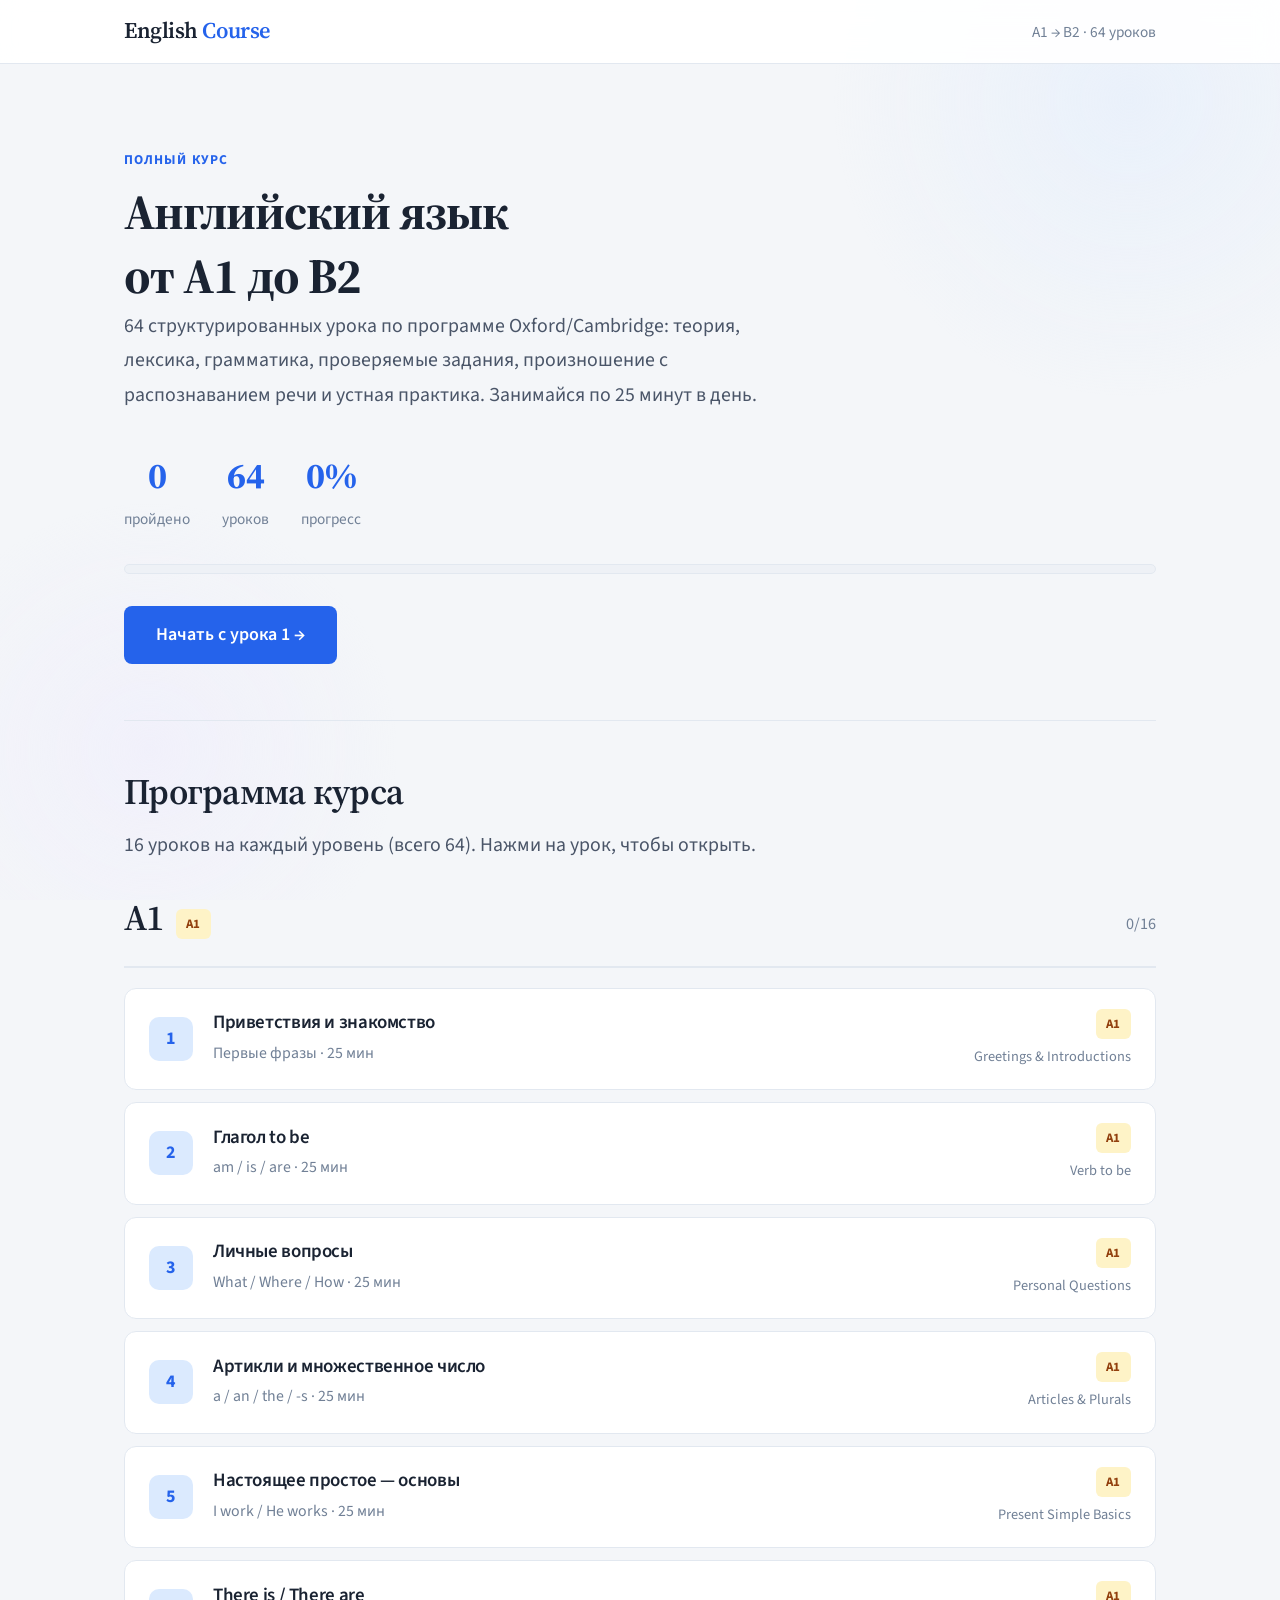
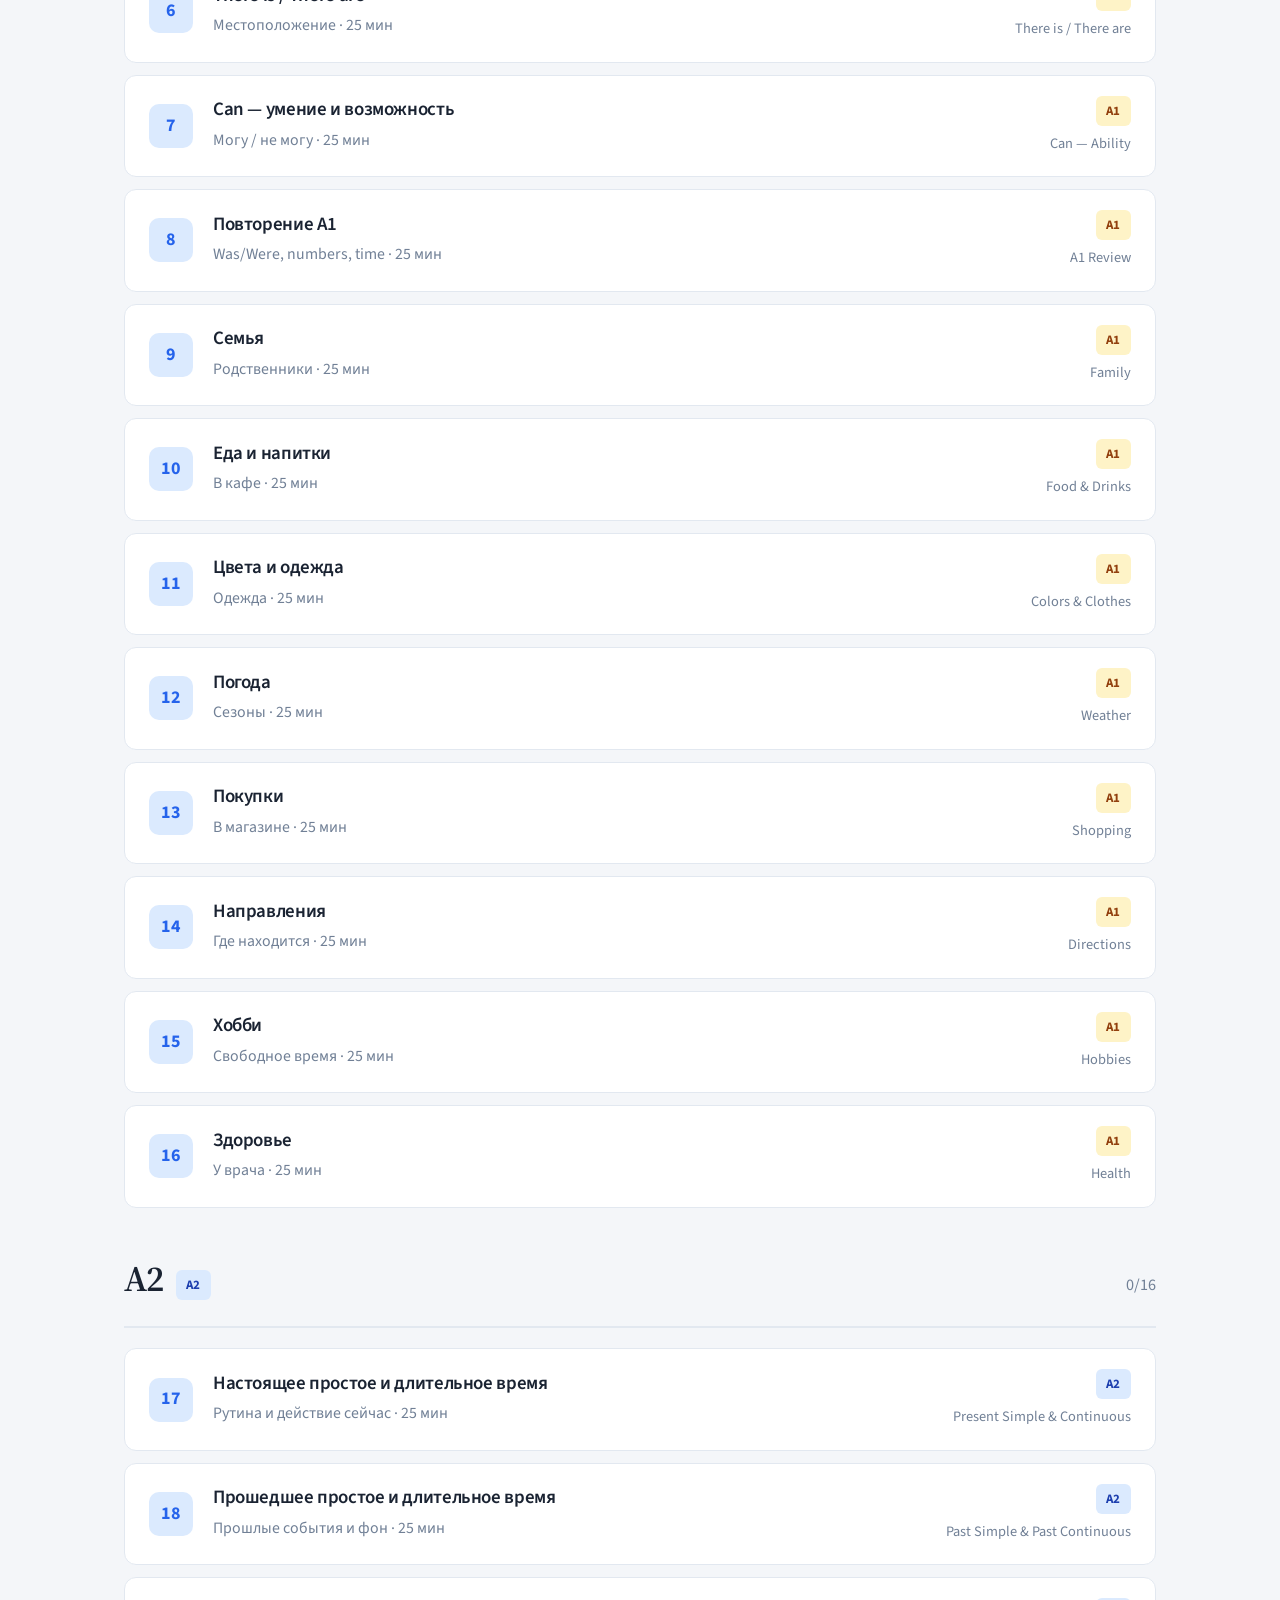
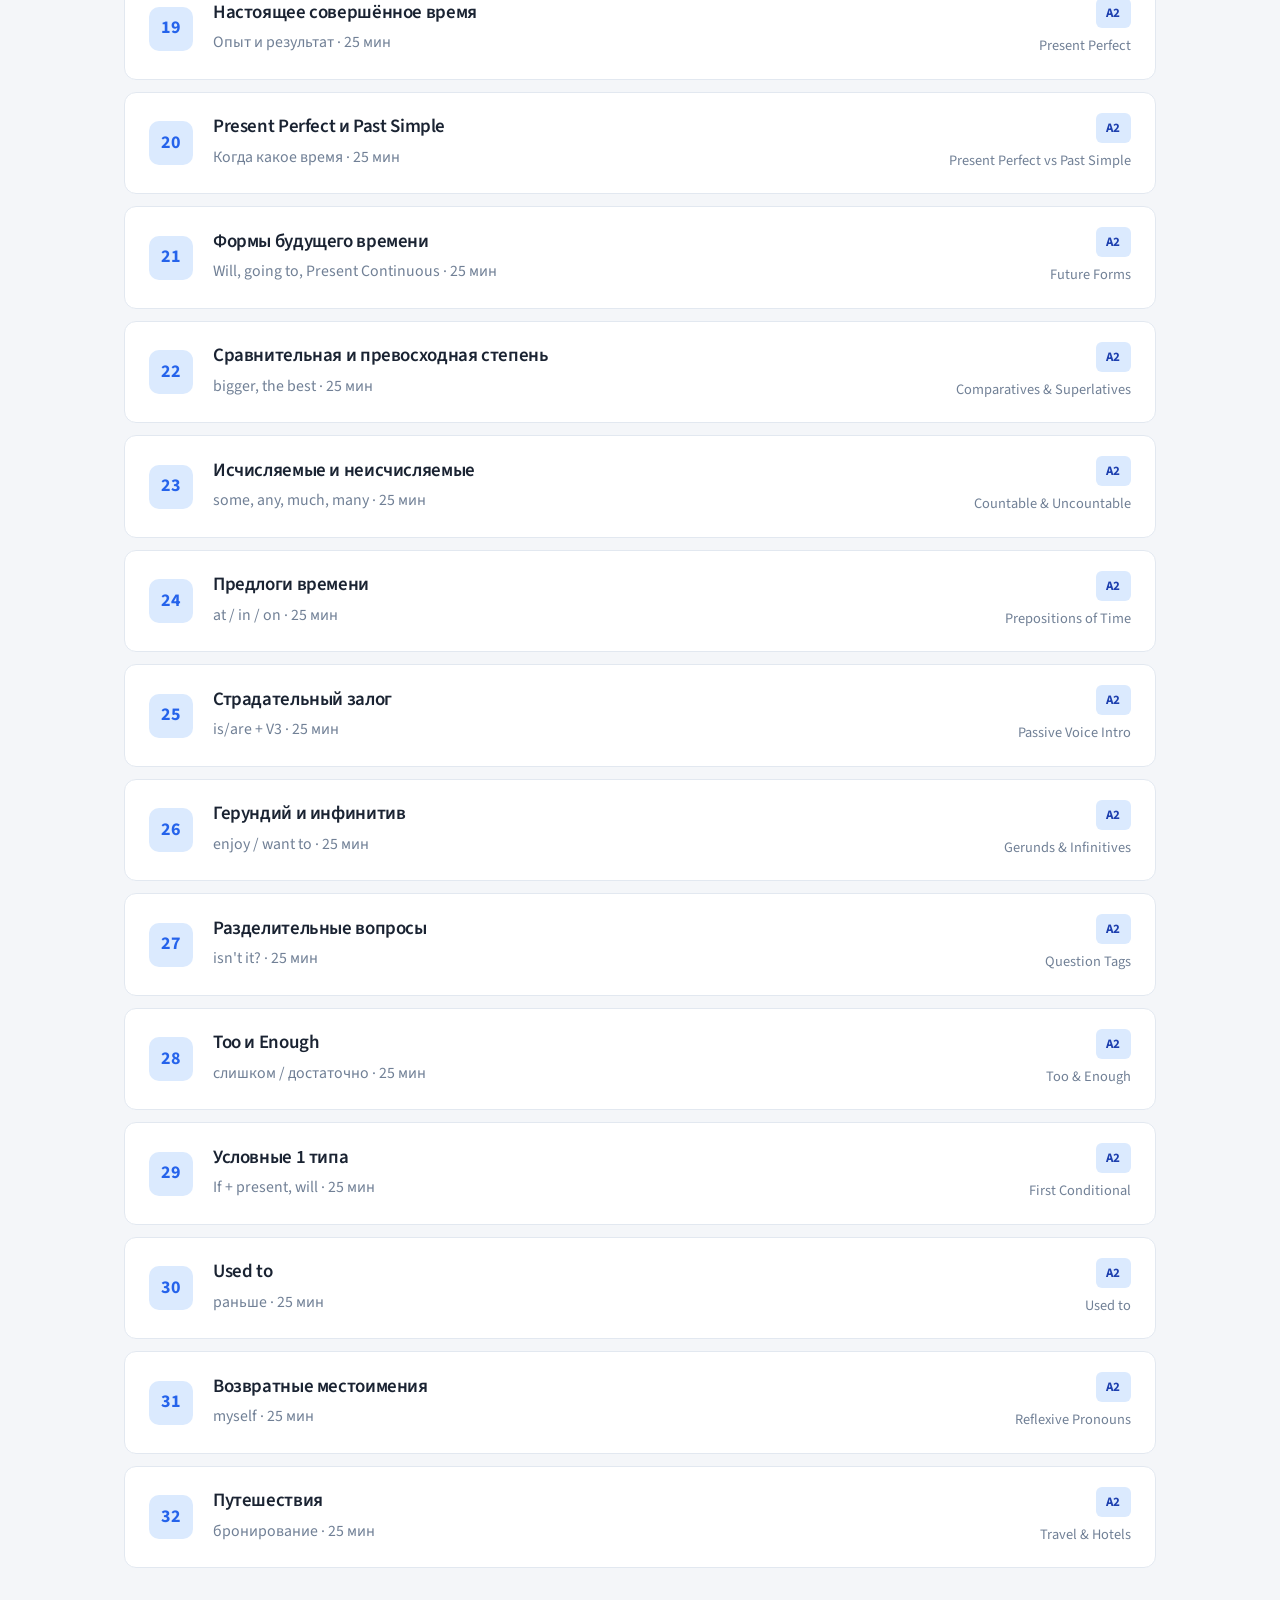
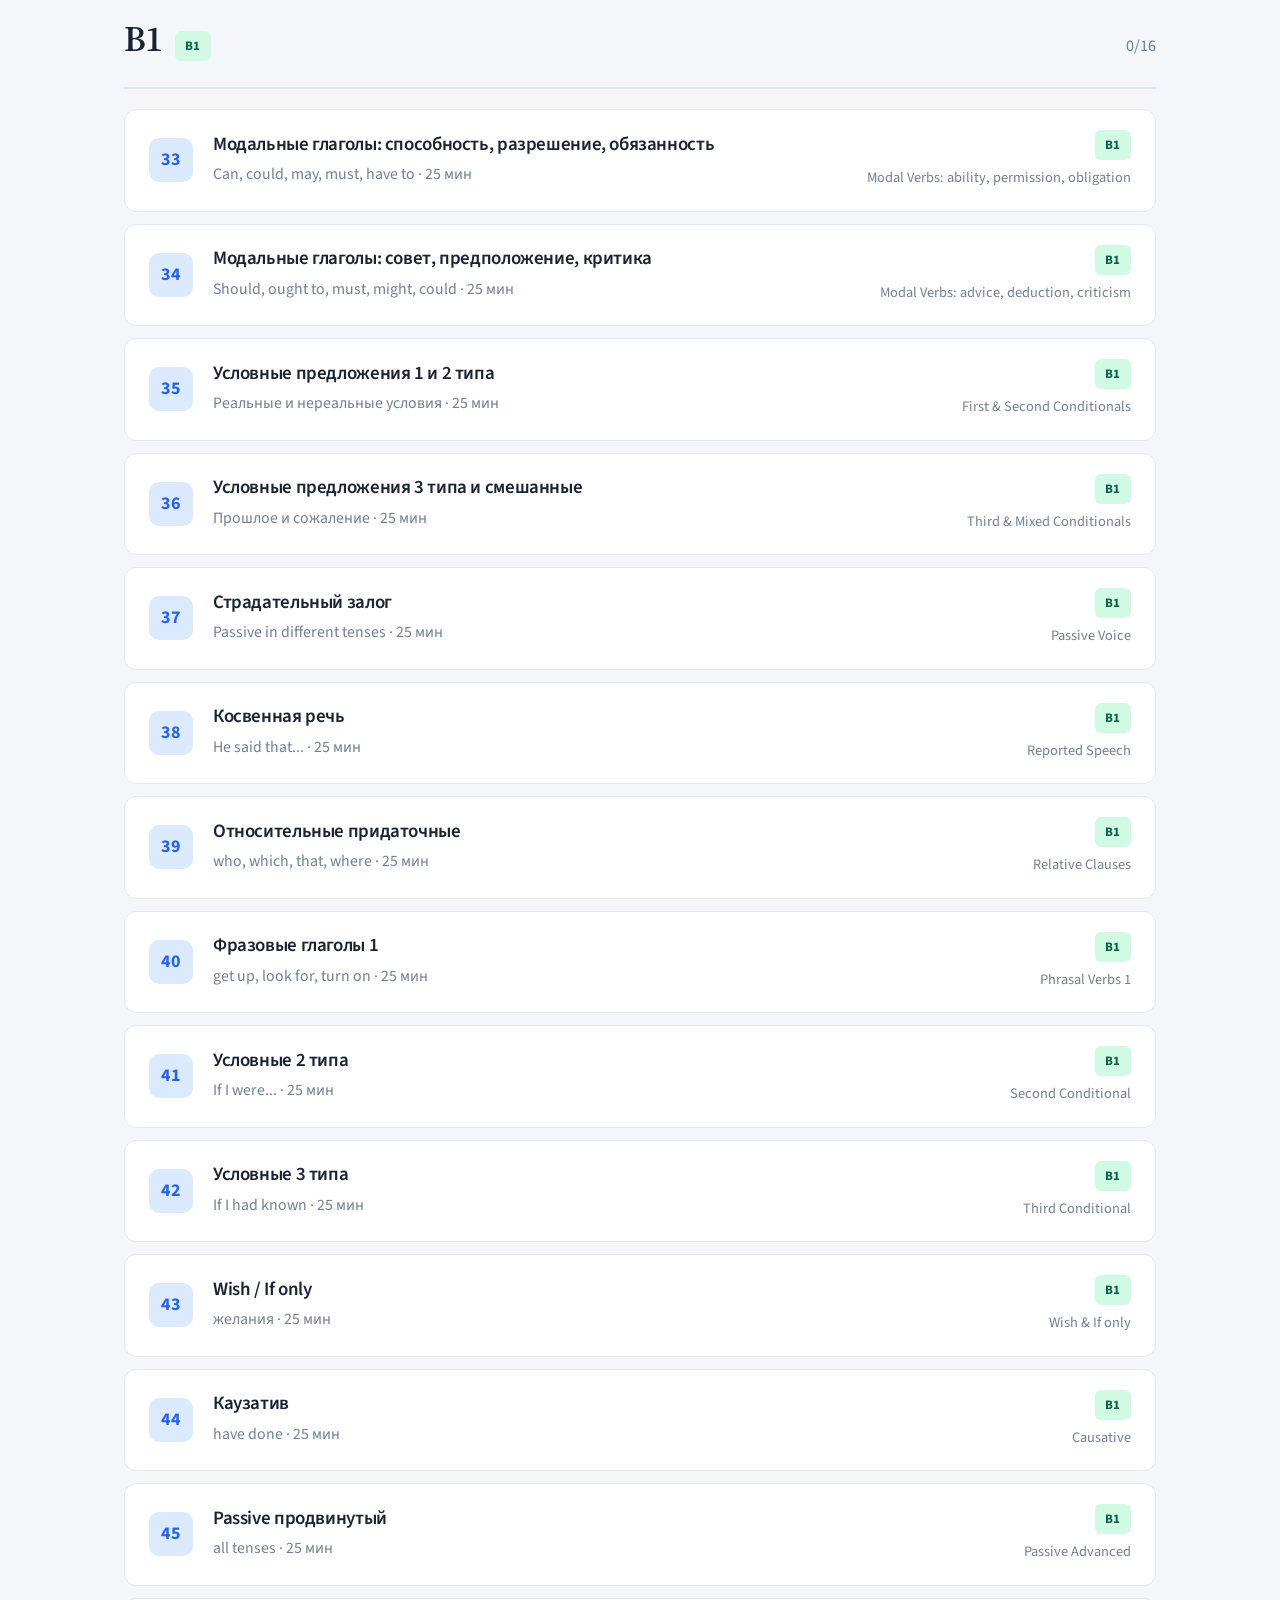
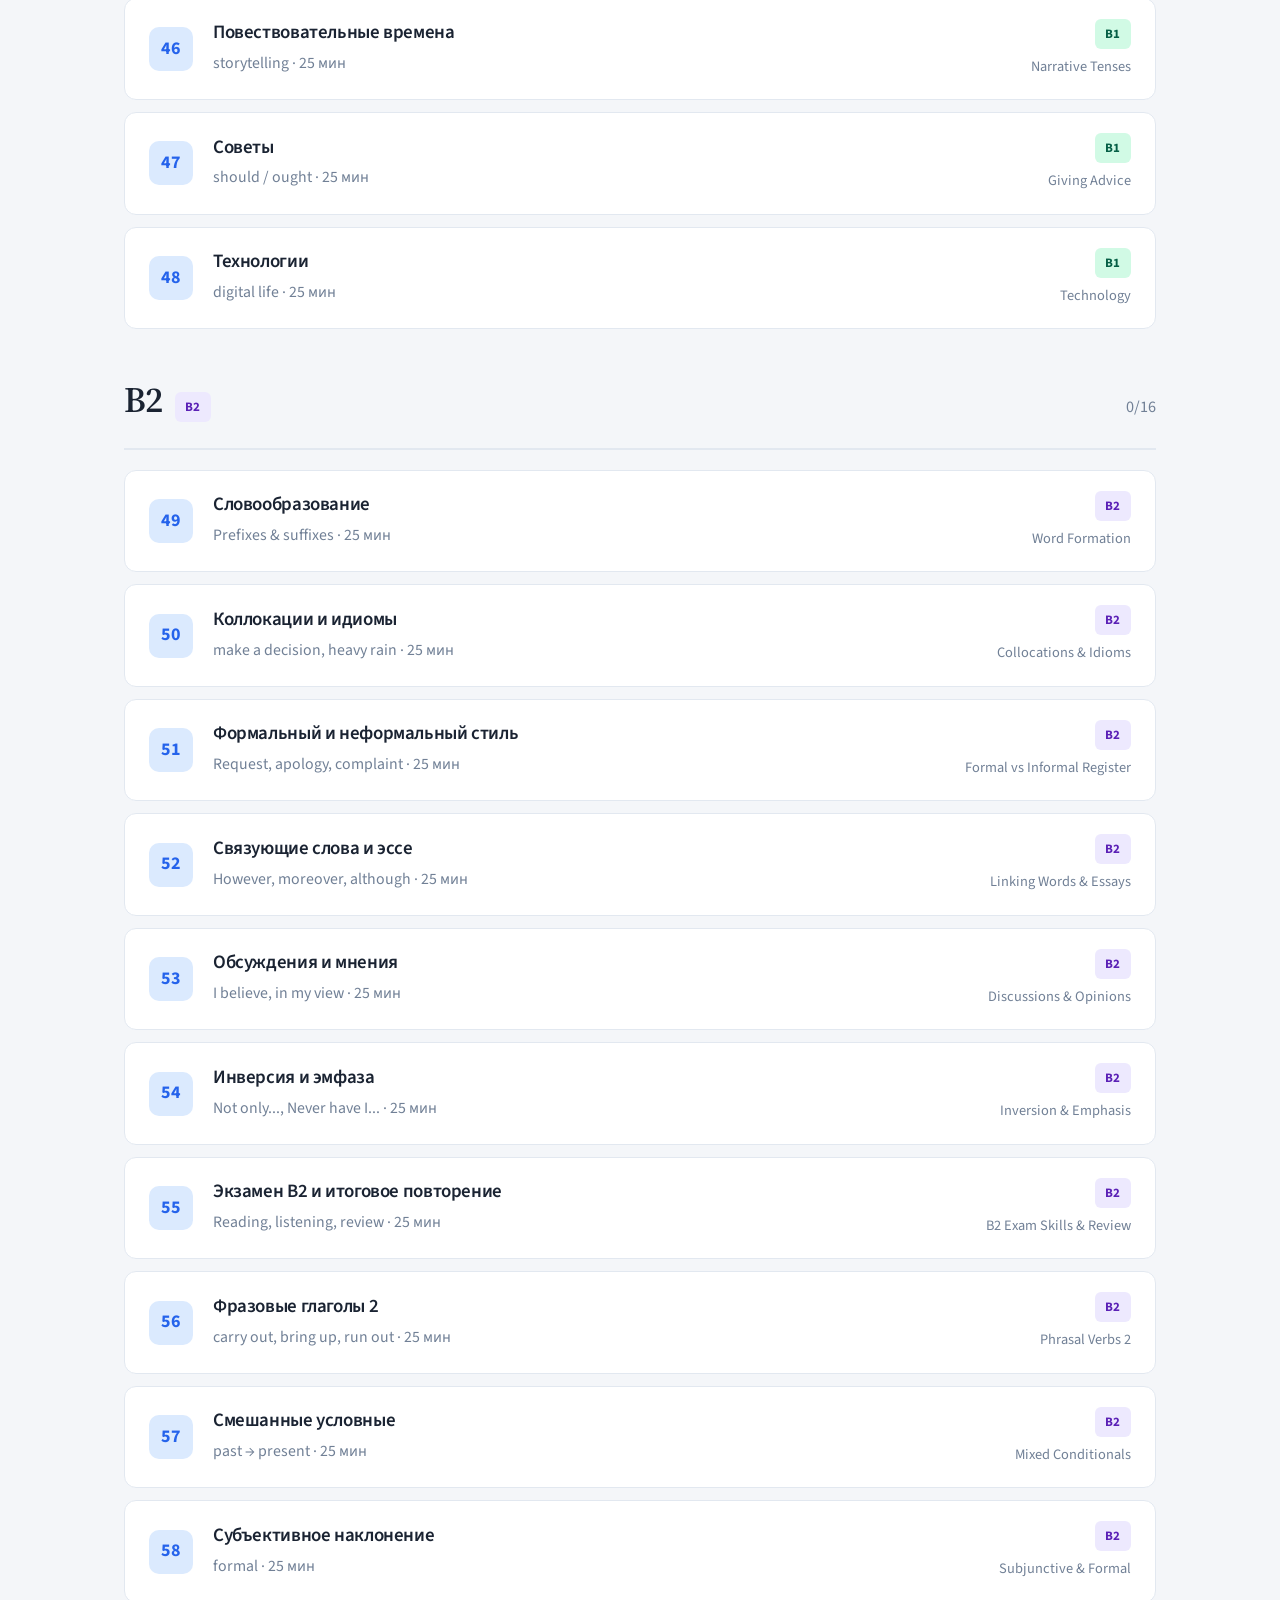
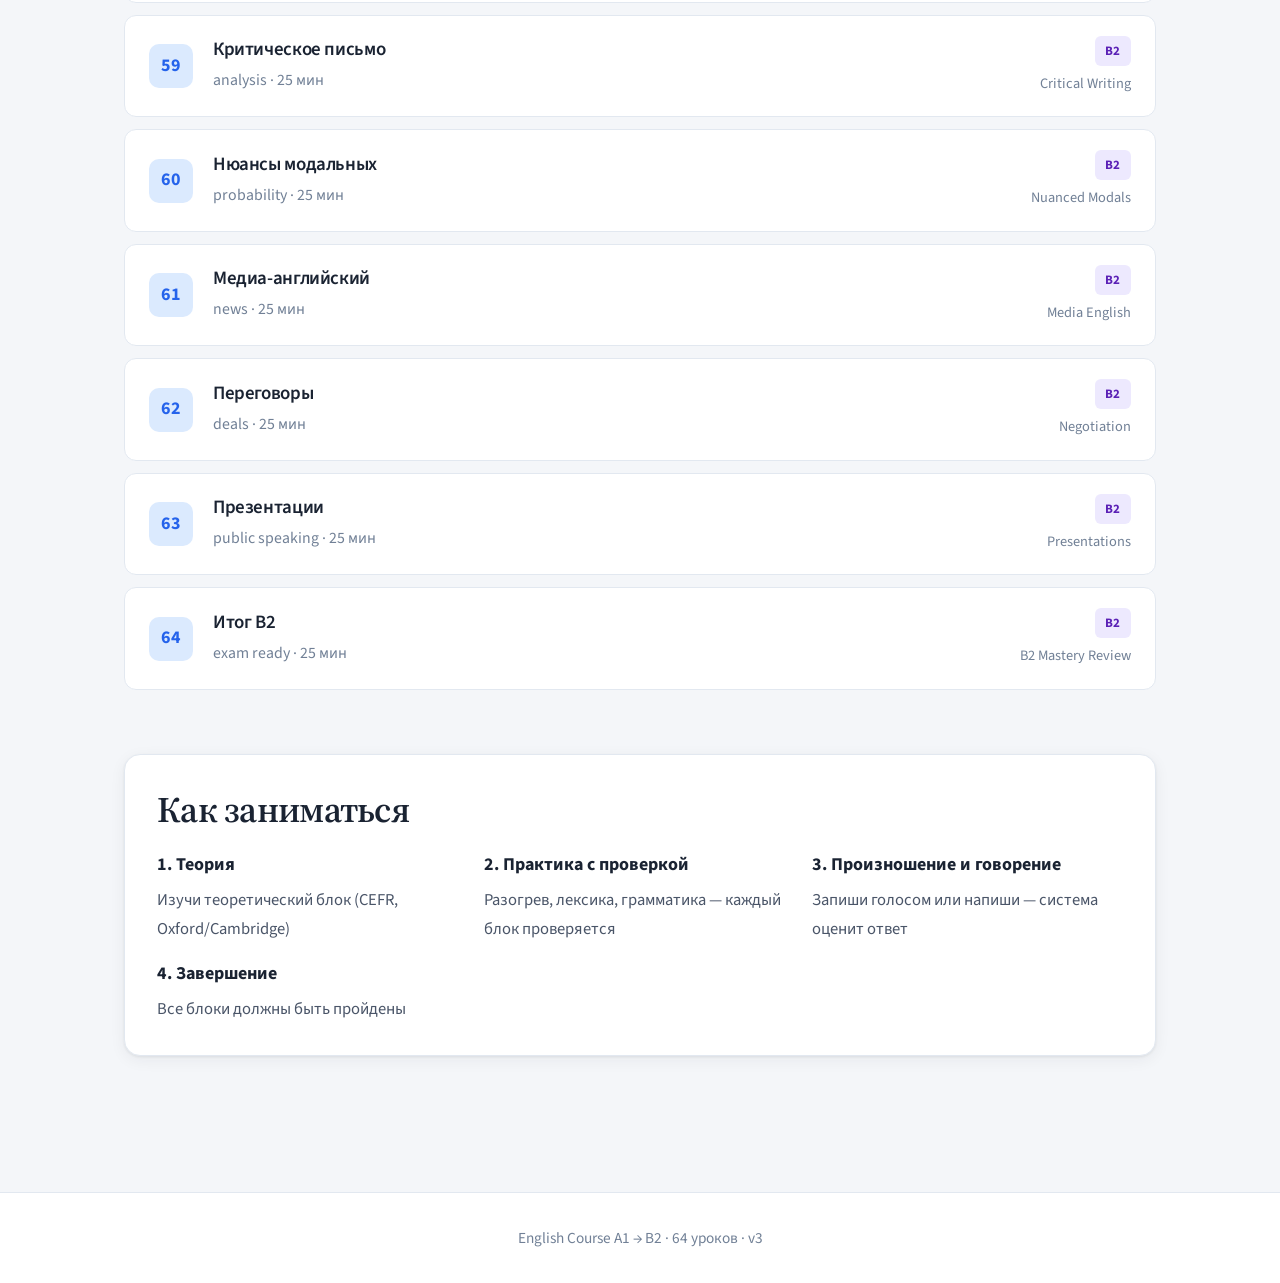
==== commit b3d716d5: "Fix cache busting and day-01 redirect for GitHub Pages. Force browsers to load updated JS/CSS, show " ====
--- a/index.html
+++ b/index.html
@@ -7,7 +7,7 @@
   <link rel="preconnect" href="https://fonts.googleapis.com">
   <link rel="preconnect" href="https://fonts.gstatic.com" crossorigin>
   <link href="https://fonts.googleapis.com/css2?family=Source+Sans+3:ital,wght@0,400;0,500;0,600;0,700;1,400&family=Source+Serif+4:ital,wght@0,600;0,700;1,400&display=swap" rel="stylesheet">
-  <link rel="stylesheet" href="assets/course.css">
+  <link rel="stylesheet" href="assets/course.css?v=3">
 </head>
 <body>
   <div class="bg-accent"><div class="shape s1"></div><div class="shape s2"></div></div>
@@ -45,7 +45,7 @@
         <h2>Программа курса</h2>
         <p class="lead" id="levelHint" style="margin-top:8px">16 уроков на каждый уровень. Нажми на урок, чтобы открыть.</p>
       </div>
-      <div id="courseLevels"></div>
+      <div id="courseLevels"><p id="courseLoading" style="color:var(--text-muted);padding:24px">Загрузка 64 уроков…</p></div>
     </section>
 
     <section style="margin-top:64px">
@@ -63,8 +63,8 @@
 
   <footer class="site-footer" id="footerSubtitle">English Course A1 → B2</footer>
 
-  <script src="assets/curriculum.js"></script>
-  <script src="assets/course.js"></script>
+  <script src="assets/curriculum.js?v=3"></script>
+  <script src="assets/course.js?v=3"></script>
   <script>renderIndex();</script>
 </body>
 </html>
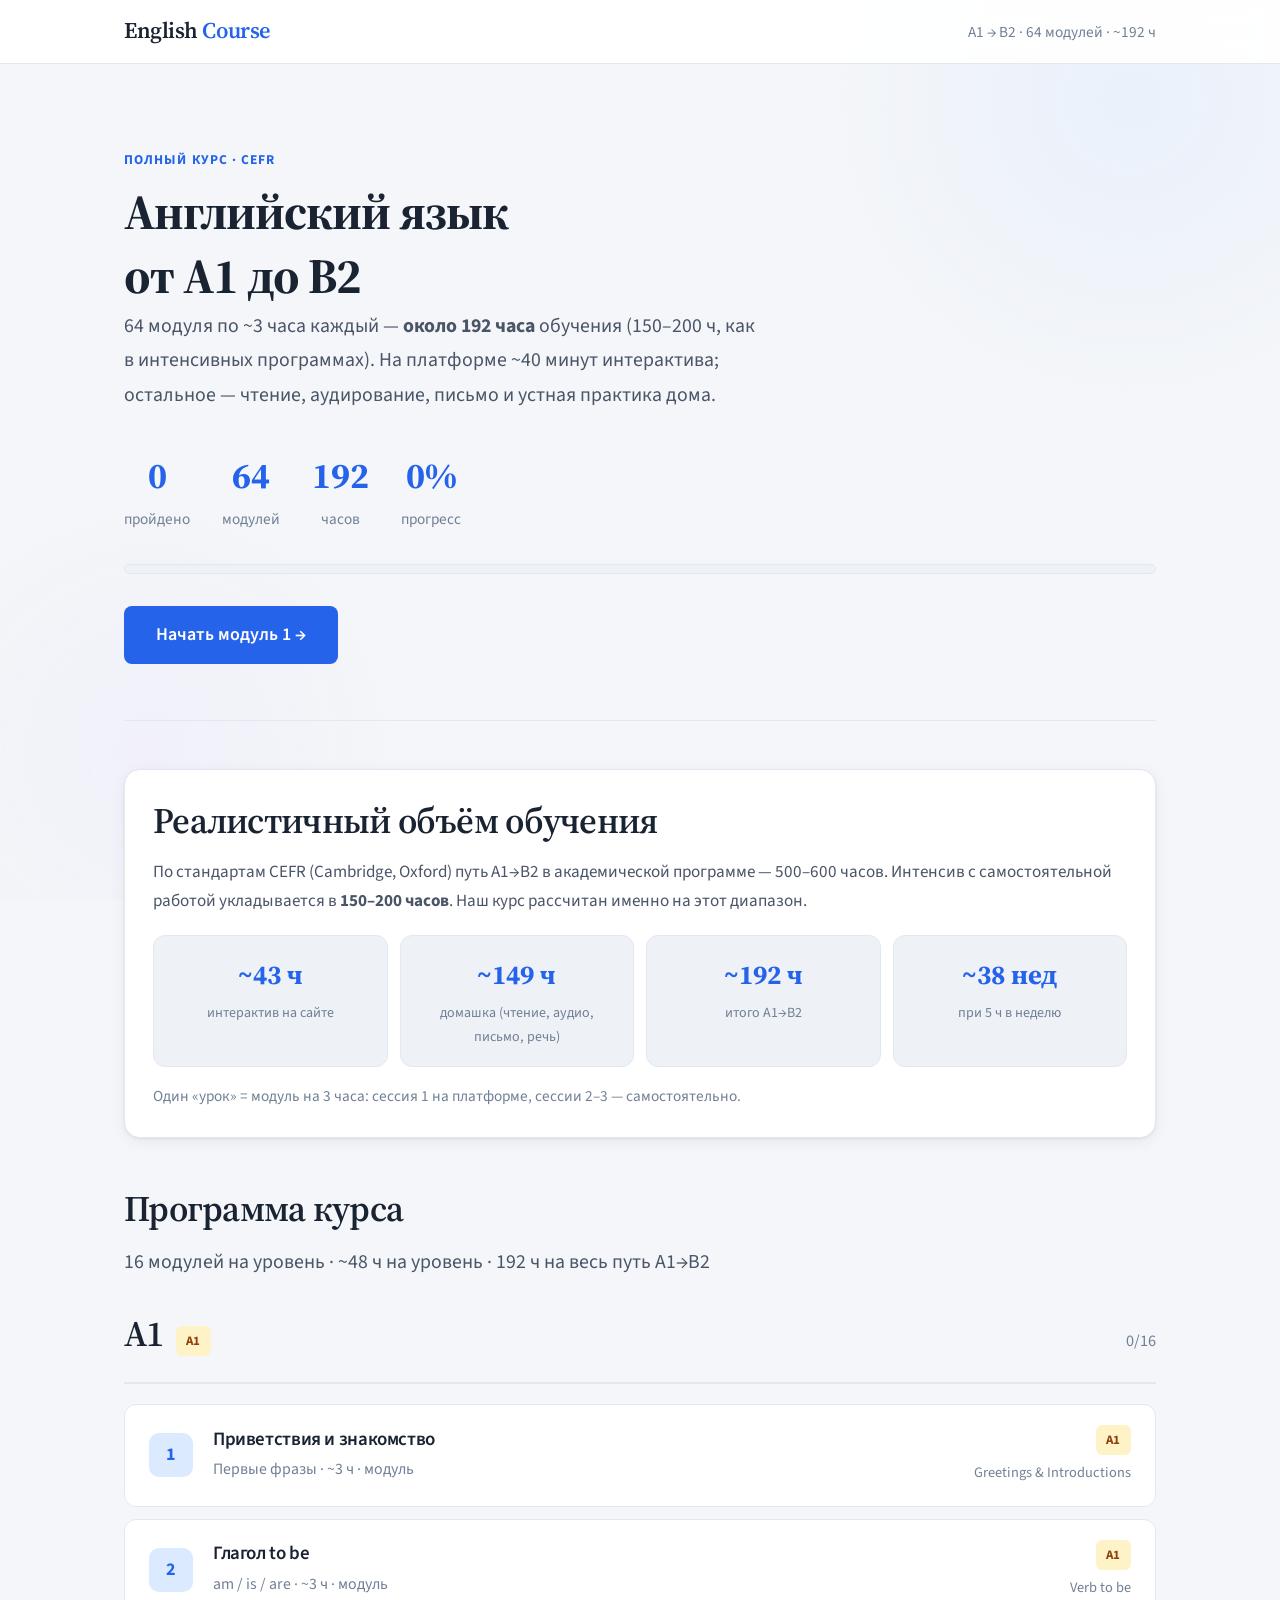
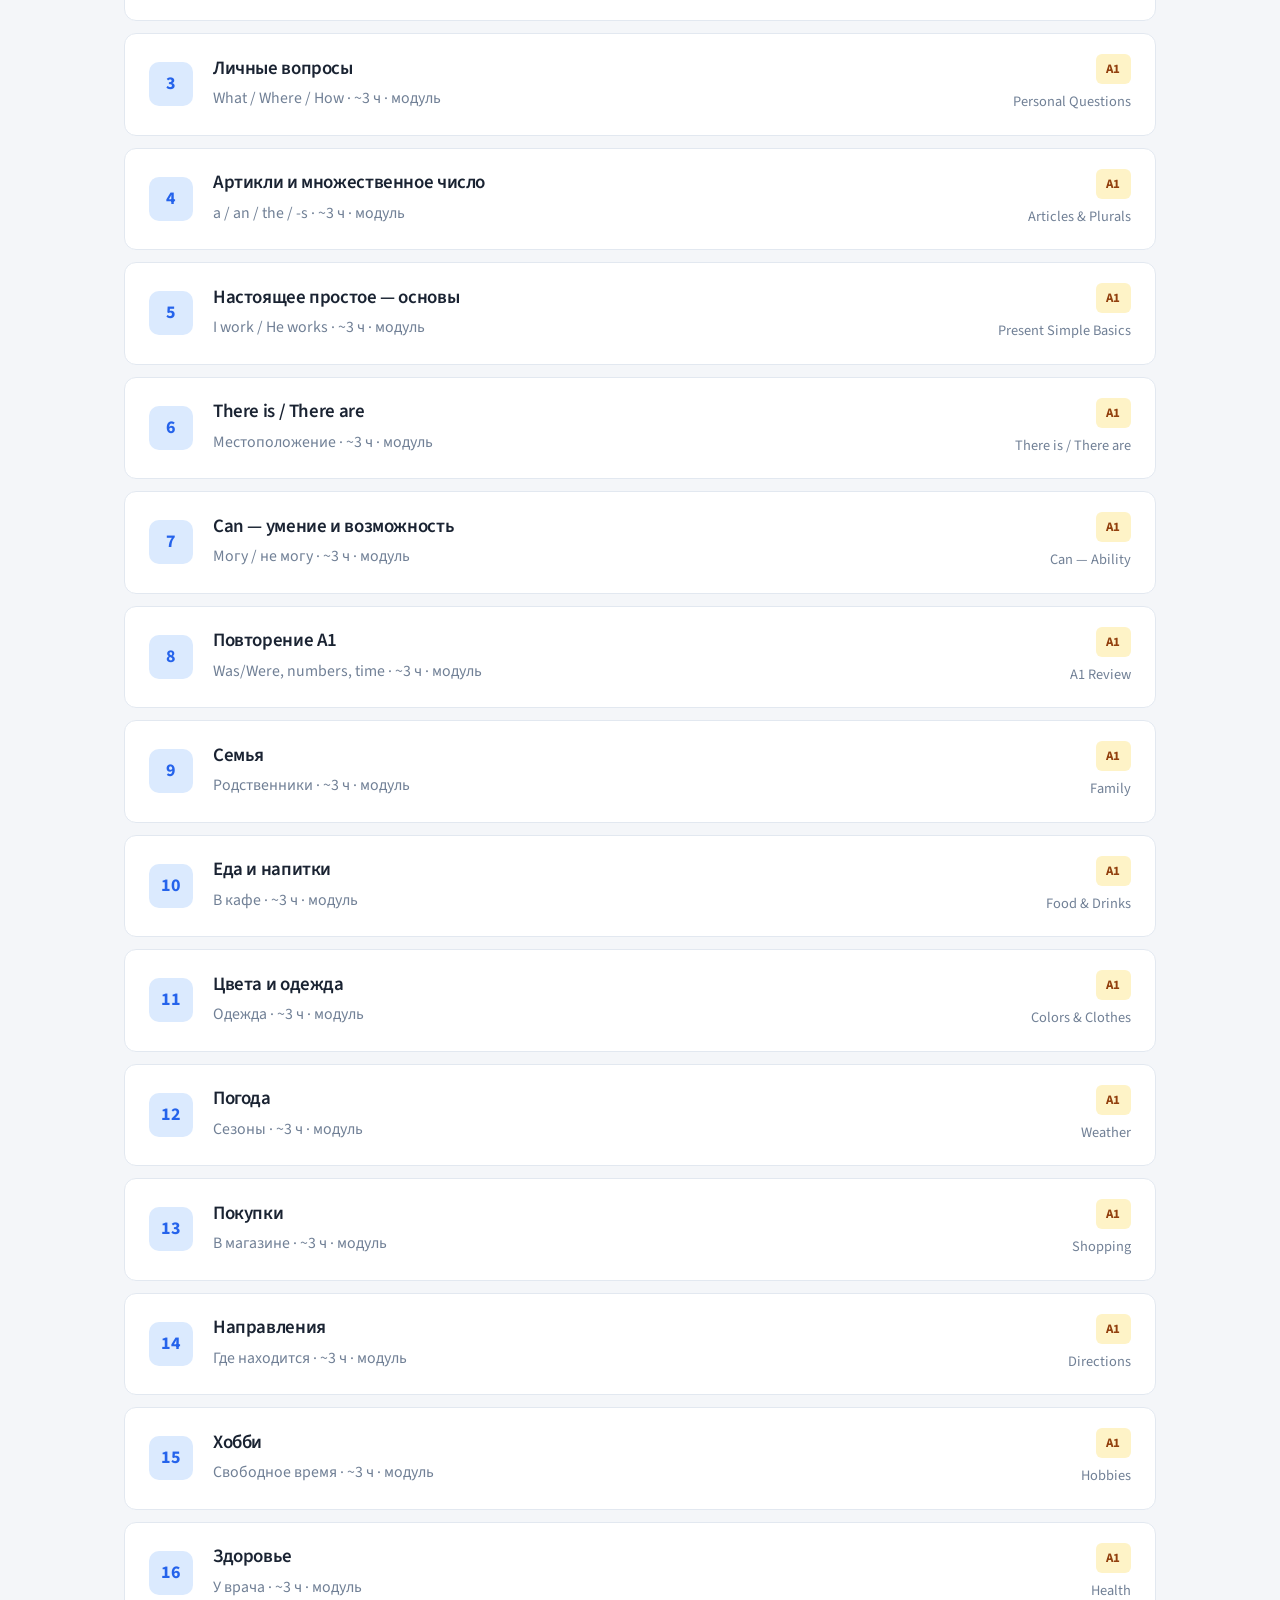
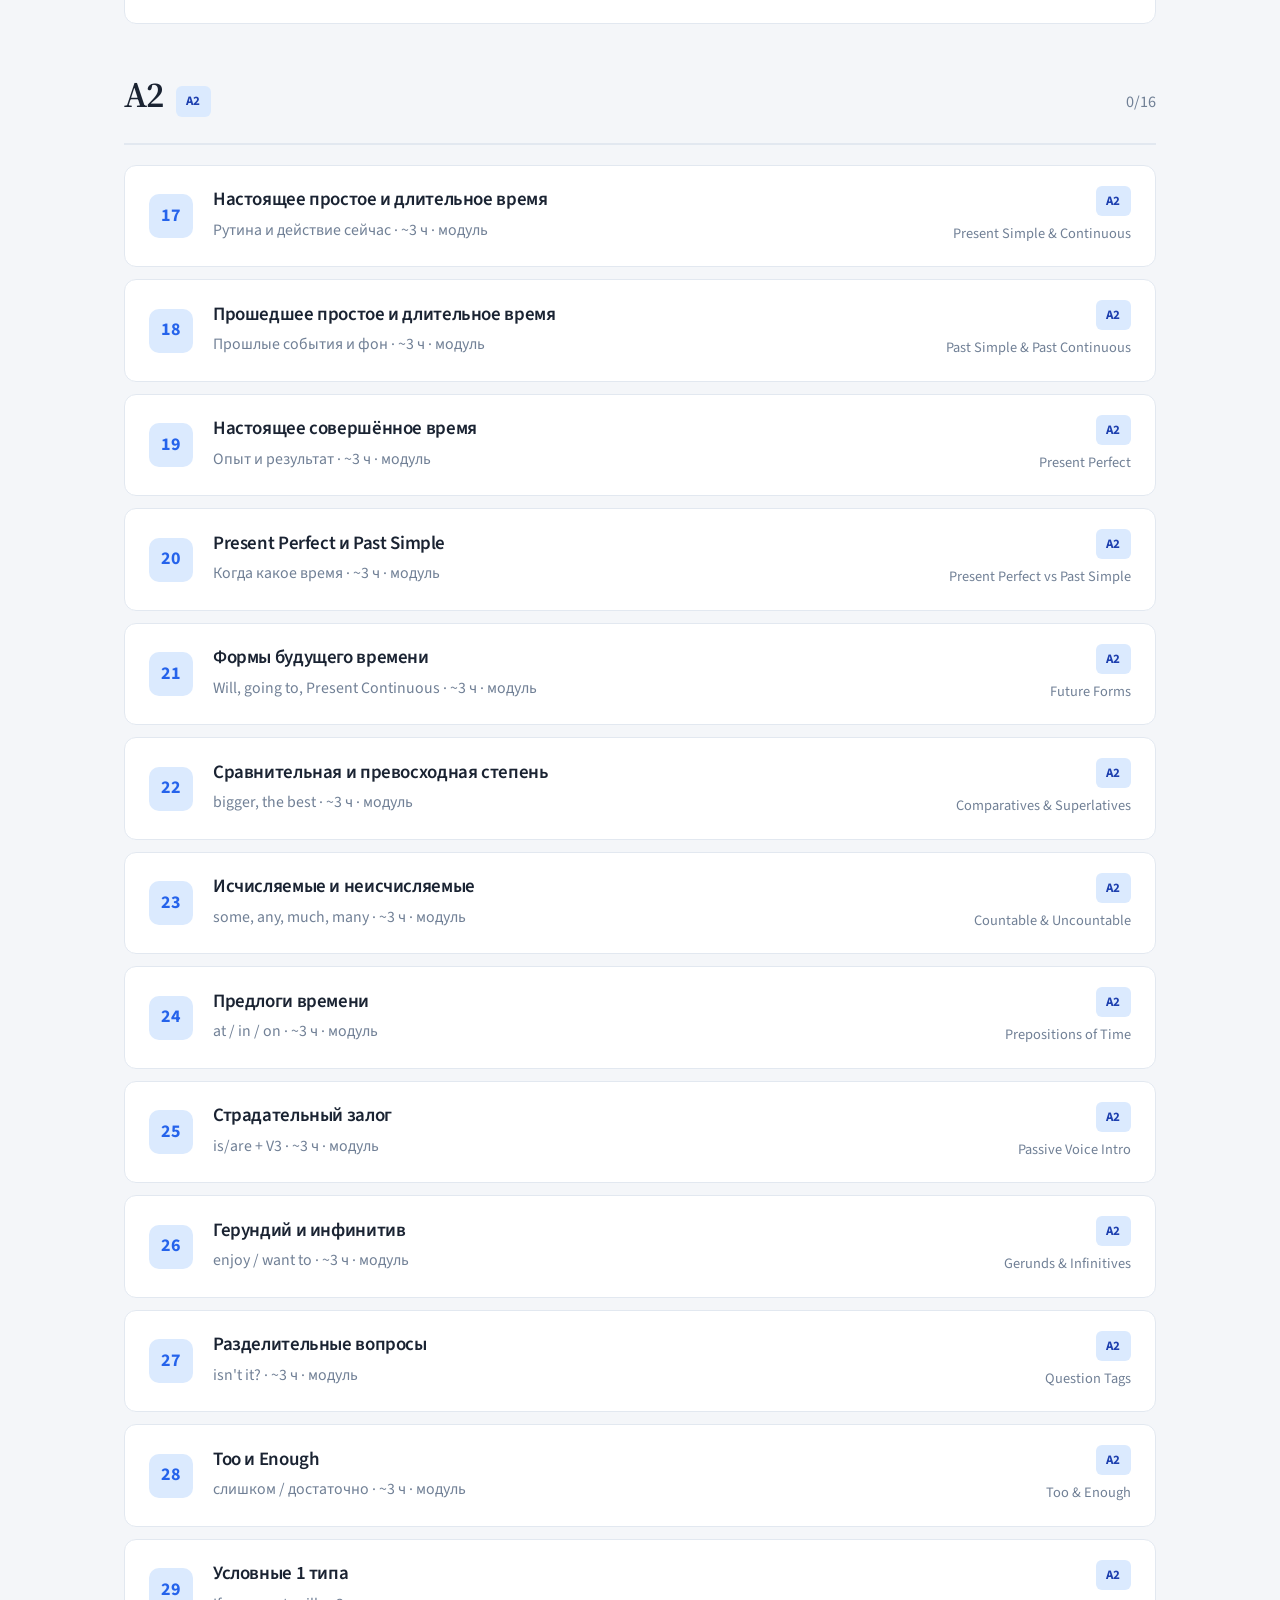
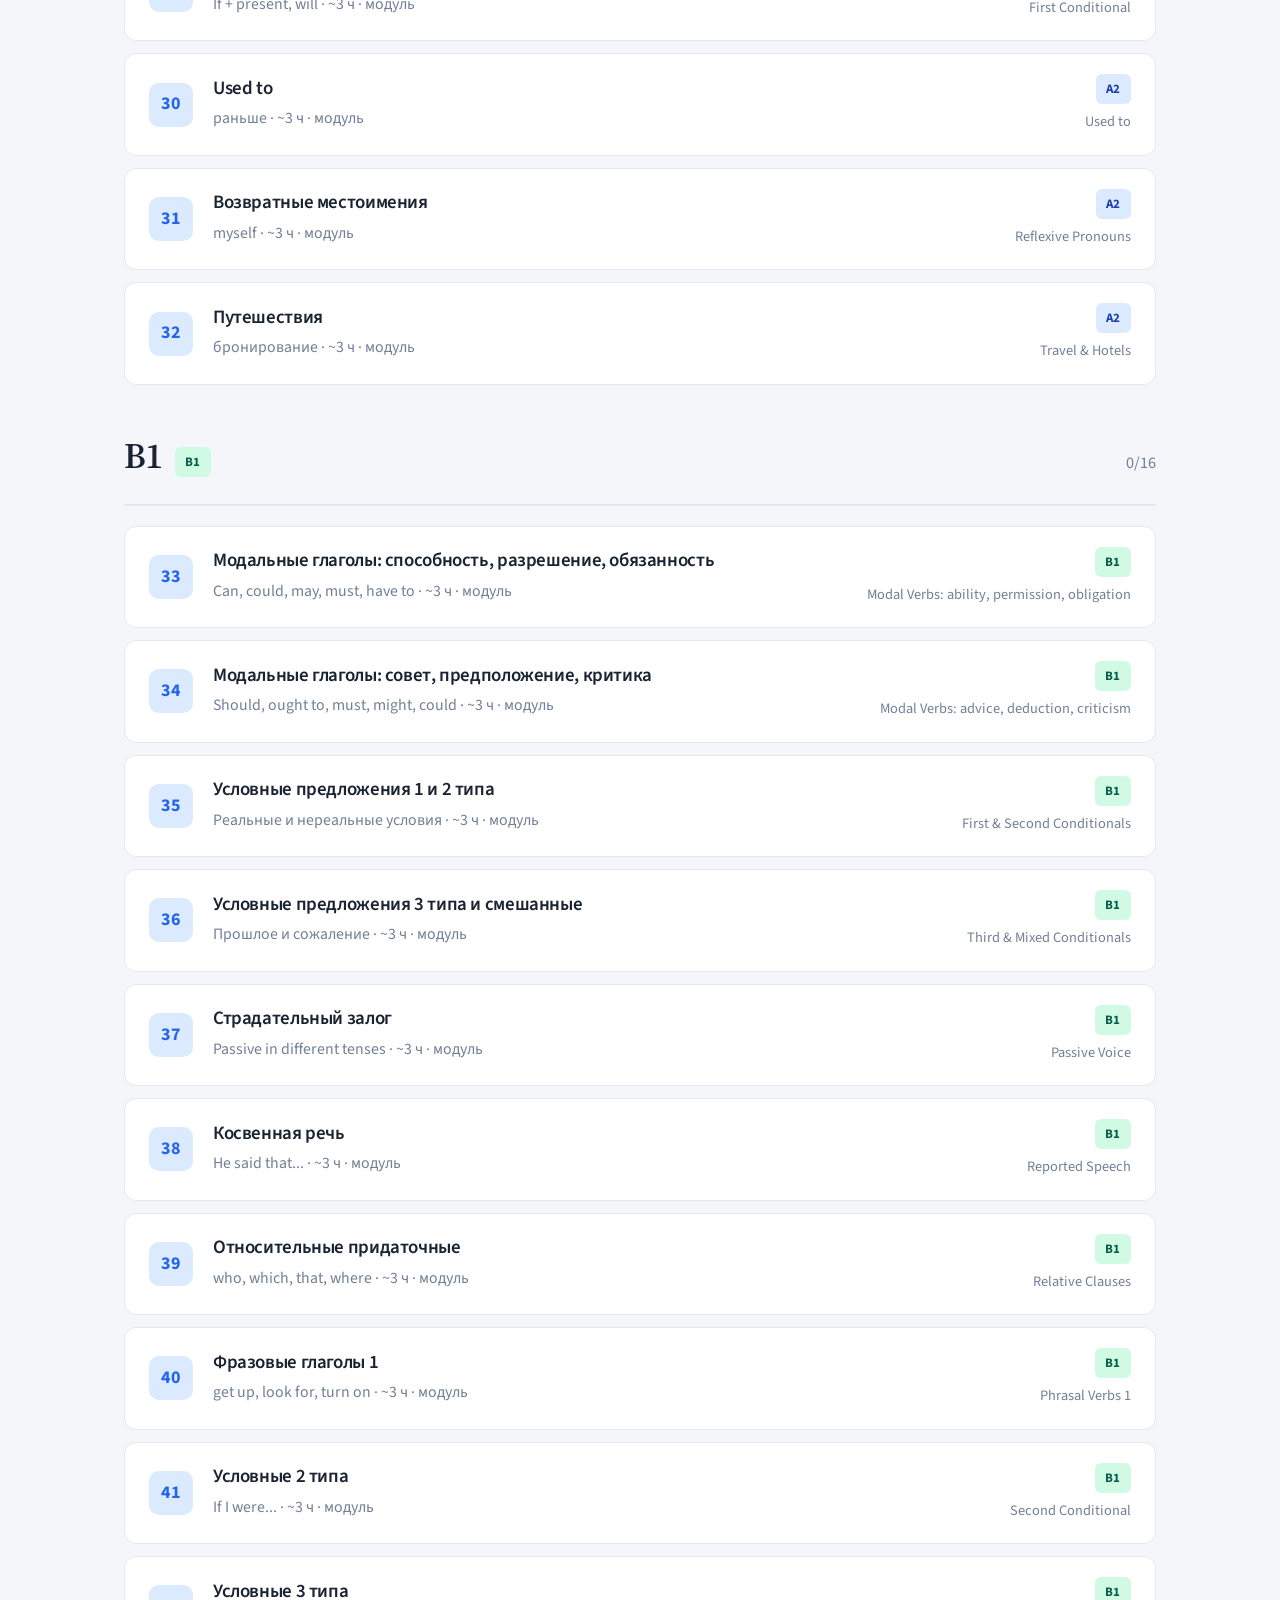
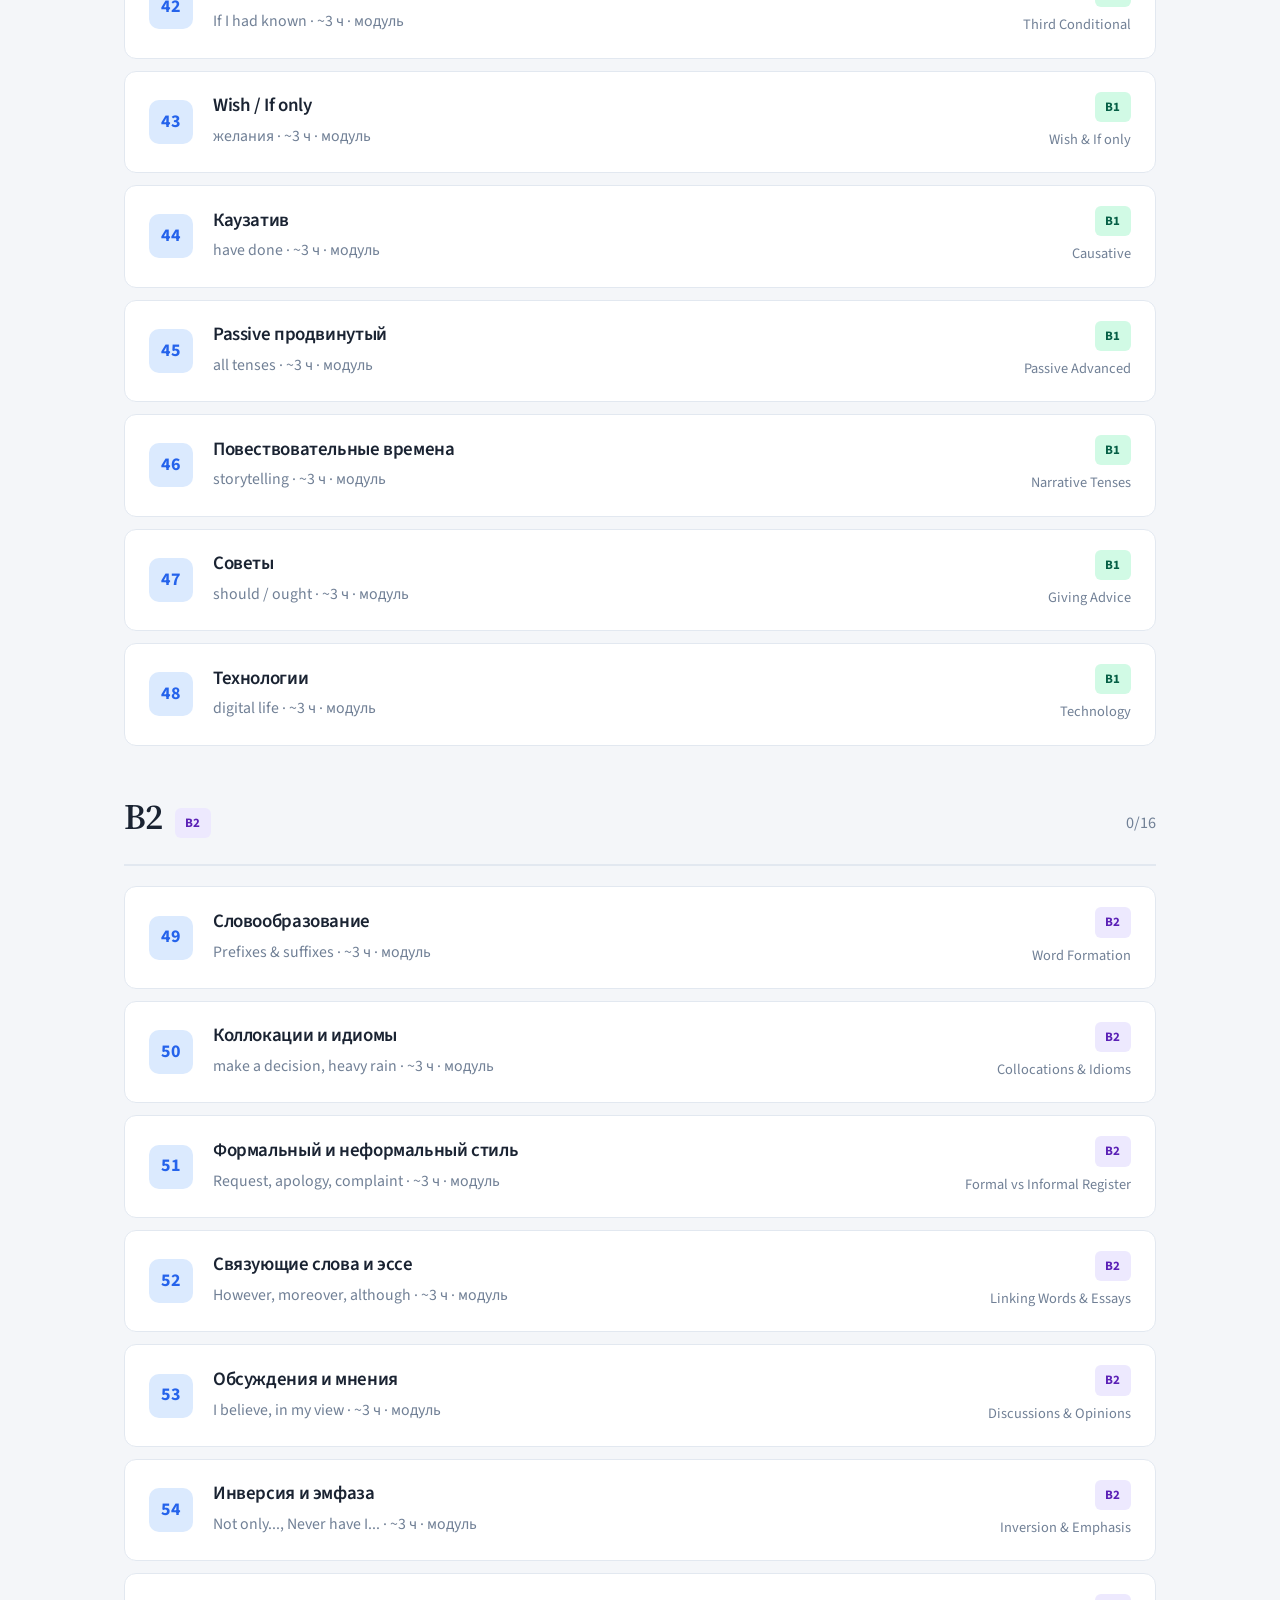
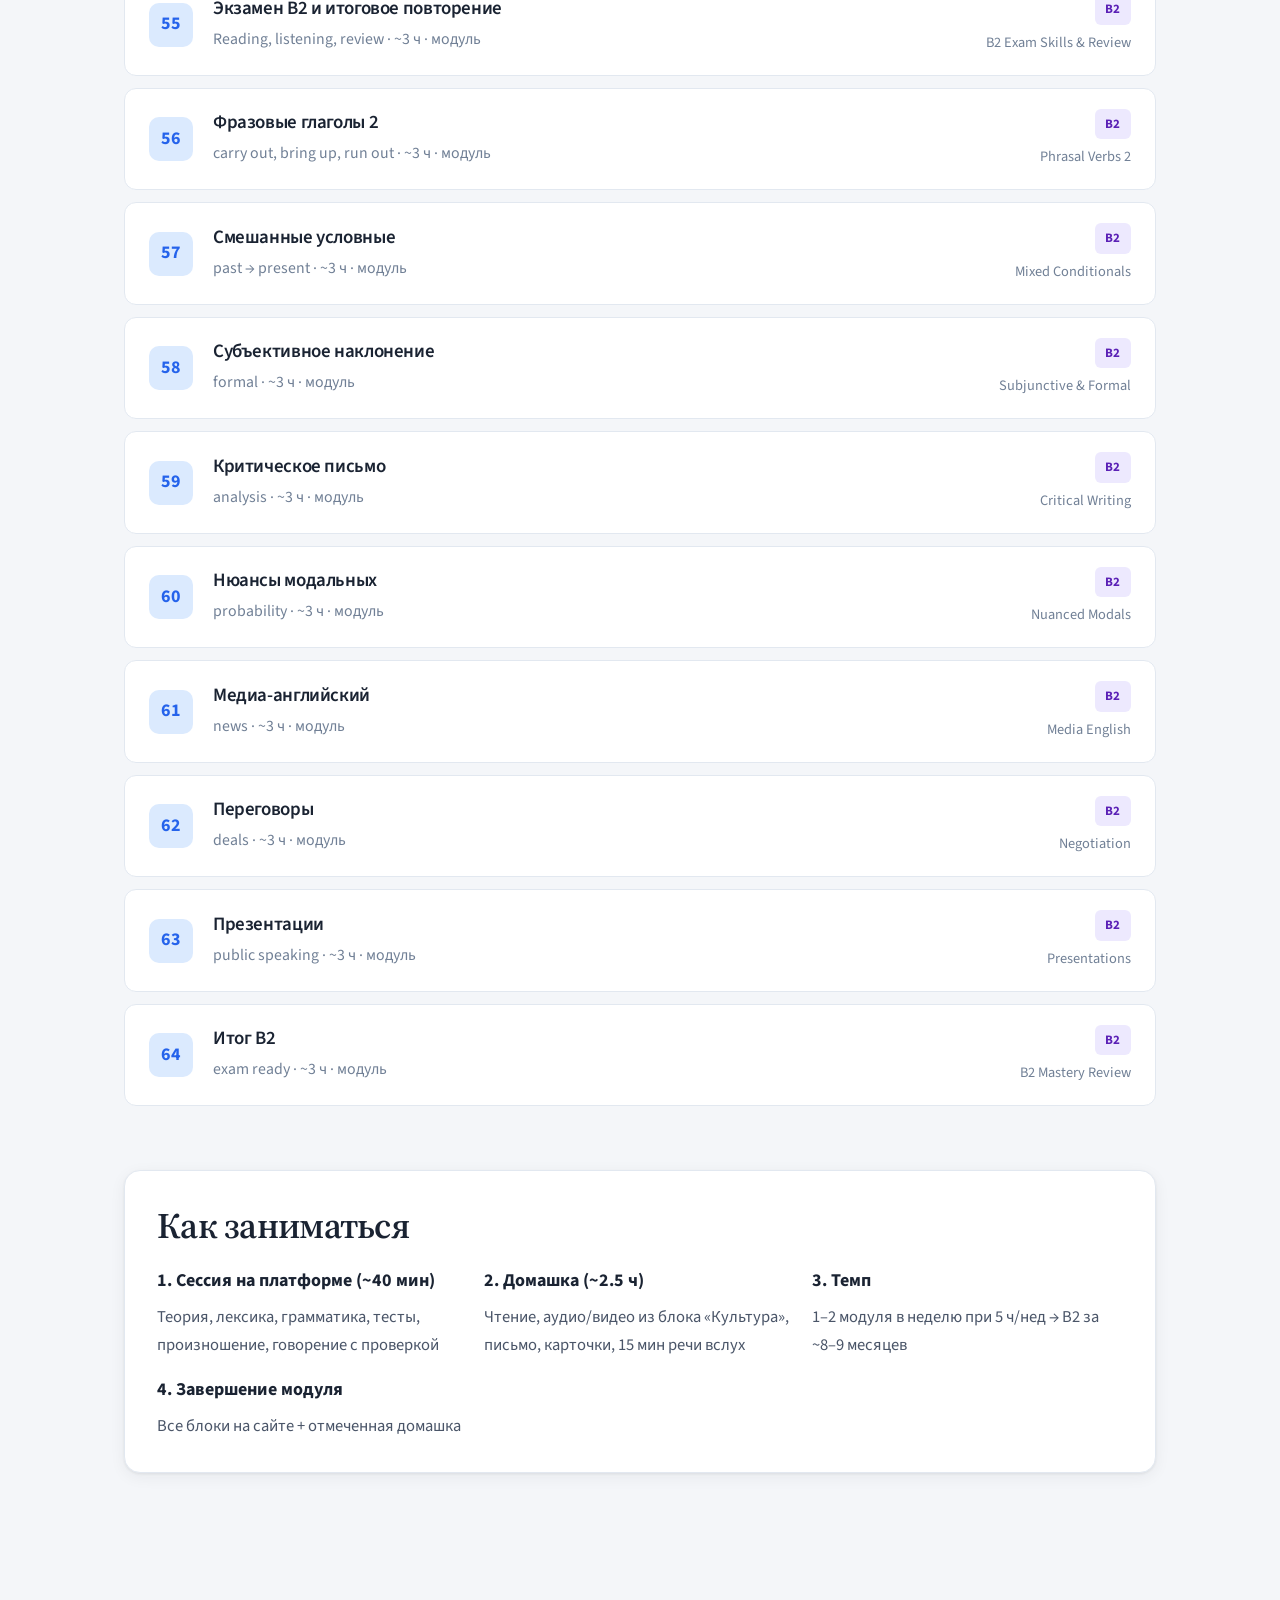
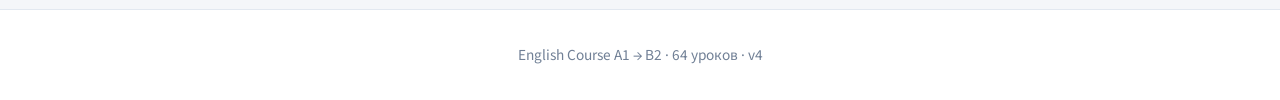
==== commit fc81b728: "Align course with CEFR 150-200 hour study path. Each of 64 modules is ~3 hours (40 min platform + 2." ====
--- a/index.html
+++ b/index.html
@@ -7,7 +7,7 @@
   <link rel="preconnect" href="https://fonts.googleapis.com">
   <link rel="preconnect" href="https://fonts.gstatic.com" crossorigin>
   <link href="https://fonts.googleapis.com/css2?family=Source+Sans+3:ital,wght@0,400;0,500;0,600;0,700;1,400&family=Source+Serif+4:ital,wght@0,600;0,700;1,400&display=swap" rel="stylesheet">
-  <link rel="stylesheet" href="assets/course.css?v=3">
+  <link rel="stylesheet" href="assets/course.css?v=4">
 </head>
 <body>
   <div class="bg-accent"><div class="shape s1"></div><div class="shape s2"></div></div>
@@ -21,13 +21,14 @@
 
   <main class="container">
     <section class="hero">
-      <span class="section-tag">Полный курс</span>
+      <span class="section-tag">Полный курс · CEFR</span>
       <h1>Английский язык<br>от A1 до B2</h1>
-      <p class="lead">64 структурированных урока по программе Oxford/Cambridge: теория, лексика, грамматика, проверяемые задания, произношение с распознаванием речи и устная практика. Занимайся по 25 минут в день.</p>
+      <p class="lead">64 модуля по ~3 часа каждый — <strong>около 192 часа</strong> обучения (150–200 ч, как в интенсивных программах). На платформе ~40 минут интерактива; остальное — чтение, аудирование, письмо и устная практика дома.</p>
 
       <div class="hero-stats">
         <div class="stat"><div class="stat-value" id="statDone">0</div><div class="stat-label">пройдено</div></div>
-        <div class="stat"><div class="stat-value" id="statTotal">64</div><div class="stat-label">уроков</div></div>
+        <div class="stat"><div class="stat-value" id="statTotal">64</div><div class="stat-label">модулей</div></div>
+        <div class="stat"><div class="stat-value" id="statHours">192</div><div class="stat-label">часов</div></div>
         <div class="stat"><div class="stat-value" id="progressPct">0%</div><div class="stat-label">прогресс</div></div>
       </div>
 
@@ -36,26 +37,40 @@
       </div>
 
       <div style="margin-top:32px">
-        <a href="lesson.html?id=1" class="btn btn-primary" style="font-size:1rem;padding:14px 32px">Начать с урока 1 →</a>
+        <a href="lesson.html?id=1" class="btn btn-primary" style="font-size:1rem;padding:14px 32px">Начать модуль 1 →</a>
+      </div>
+    </section>
+
+    <section style="margin-bottom:48px">
+      <div class="card" style="padding:28px">
+        <h2 style="margin-bottom:12px">Реалистичный объём обучения</h2>
+        <p style="color:var(--text-secondary);font-size:0.95rem;margin-bottom:20px">По стандартам CEFR (Cambridge, Oxford) путь A1→B2 в академической программе — 500–600 часов. Интенсив с самостоятельной работой укладывается в <strong>150–200 часов</strong>. Наш курс рассчитан именно на этот диапазон.</p>
+        <div class="hours-grid">
+          <div class="hours-cell"><div class="hours-val">~43 ч</div><div class="hours-lbl">интерактив на сайте</div></div>
+          <div class="hours-cell"><div class="hours-val">~149 ч</div><div class="hours-lbl">домашка (чтение, аудио, письмо, речь)</div></div>
+          <div class="hours-cell"><div class="hours-val">~192 ч</div><div class="hours-lbl">итого A1→B2</div></div>
+          <div class="hours-cell"><div class="hours-val">~38 нед</div><div class="hours-lbl">при 5 ч в неделю</div></div>
+        </div>
+        <p style="color:var(--text-muted);font-size:0.85rem;margin-top:16px">Один «урок» = модуль на 3 часа: сессия 1 на платформе, сессии 2–3 — самостоятельно.</p>
       </div>
     </section>
 
     <section>
       <div class="section-header" style="margin-bottom:32px">
         <h2>Программа курса</h2>
-        <p class="lead" id="levelHint" style="margin-top:8px">16 уроков на каждый уровень. Нажми на урок, чтобы открыть.</p>
+        <p class="lead" id="levelHint" style="margin-top:8px">16 модулей на каждый уровень.</p>
       </div>
-      <div id="courseLevels"><p id="courseLoading" style="color:var(--text-muted);padding:24px">Загрузка 64 уроков…</p></div>
+      <div id="courseLevels"><p id="courseLoading" style="color:var(--text-muted);padding:24px">Загрузка 64 модулей…</p></div>
     </section>
 
     <section style="margin-top:64px">
       <div class="card" style="padding:32px">
         <h2 style="margin-bottom:16px">Как заниматься</h2>
         <div class="card-grid">
-          <div><strong>1. Теория</strong><p style="color:var(--text-secondary);font-size:0.92rem;margin-top:6px">Изучи теоретический блок (CEFR, Oxford/Cambridge)</p></div>
-          <div><strong>2. Практика с проверкой</strong><p style="color:var(--text-secondary);font-size:0.92rem;margin-top:6px">Разогрев, лексика, грамматика — каждый блок проверяется</p></div>
-          <div><strong>3. Произношение и говорение</strong><p style="color:var(--text-secondary);font-size:0.92rem;margin-top:6px">Запиши голосом или напиши — система оценит ответ</p></div>
-          <div><strong>4. Завершение</strong><p style="color:var(--text-secondary);font-size:0.92rem;margin-top:6px">Все блоки должны быть пройдены</p></div>
+          <div><strong>1. Сессия на платформе (~40 мин)</strong><p style="color:var(--text-secondary);font-size:0.92rem;margin-top:6px">Теория, лексика, грамматика, тесты, произношение, говорение с проверкой</p></div>
+          <div><strong>2. Домашка (~2.5 ч)</strong><p style="color:var(--text-secondary);font-size:0.92rem;margin-top:6px">Чтение, аудио/видео из блока «Культура», письмо, карточки, 15 мин речи вслух</p></div>
+          <div><strong>3. Темп</strong><p style="color:var(--text-secondary);font-size:0.92rem;margin-top:6px">1–2 модуля в неделю при 5 ч/нед → B2 за ~8–9 месяцев</p></div>
+          <div><strong>4. Завершение модуля</strong><p style="color:var(--text-secondary);font-size:0.92rem;margin-top:6px">Все блоки на сайте + отмеченная домашка</p></div>
         </div>
       </div>
     </section>
@@ -63,8 +78,8 @@
 
   <footer class="site-footer" id="footerSubtitle">English Course A1 → B2</footer>
 
-  <script src="assets/curriculum.js?v=3"></script>
-  <script src="assets/course.js?v=3"></script>
+  <script src="assets/curriculum.js?v=4"></script>
+  <script src="assets/course.js?v=4"></script>
   <script>renderIndex();</script>
 </body>
 </html>
--- a/assets/course.css
+++ b/assets/course.css
@@ -878,6 +878,84 @@
 .fc-grade.know:hover { background: var(--success) !important; border-color: var(--success) !important; color: #fff !important; }
 .fc-grade.unknown:hover { background: var(--warning) !important; border-color: var(--warning) !important; color: #fff !important; }
 
+.hours-grid {
+  display: grid;
+  grid-template-columns: repeat(4, 1fr);
+  gap: 12px;
+}
+@media (max-width: 700px) {
+  .hours-grid { grid-template-columns: repeat(2, 1fr); }
+}
+.hours-cell {
+  text-align: center;
+  padding: 16px;
+  background: var(--bg-subtle);
+  border-radius: var(--radius);
+  border: 1px solid var(--border);
+}
+.hours-val {
+  font-family: var(--font-display);
+  font-size: 1.5rem;
+  font-weight: 700;
+  color: var(--accent);
+}
+.hours-lbl {
+  font-size: 0.78rem;
+  color: var(--text-muted);
+  margin-top: 4px;
+}
+
+.session-list {
+  list-style: none;
+  font-size: 0.88rem;
+  color: var(--text-secondary);
+}
+.session-list li {
+  padding: 8px 0;
+  border-bottom: 1px solid var(--border);
+}
+.session-list li:last-child { border-bottom: none; }
+.session-time {
+  display: inline-block;
+  min-width: 52px;
+  font-weight: 700;
+  color: var(--accent);
+  font-size: 0.82rem;
+}
+
+.homework-item {
+  display: flex;
+  gap: 14px;
+  align-items: flex-start;
+  padding: 18px 20px !important;
+  margin-bottom: 10px;
+  cursor: pointer;
+  transition: border-color 0.2s;
+}
+.homework-item.hw-done {
+  border-color: var(--success);
+  background: var(--success-bg);
+}
+.homework-item input {
+  margin-top: 4px;
+  width: 18px;
+  height: 18px;
+  flex-shrink: 0;
+}
+.hw-meta {
+  font-size: 0.75rem;
+  text-transform: uppercase;
+  letter-spacing: 0.04em;
+  color: var(--accent);
+  font-weight: 700;
+  margin-bottom: 4px;
+}
+.hw-task {
+  font-size: 0.92rem;
+  color: var(--text);
+  line-height: 1.5;
+}
+
 /* ── Finish ── */
 .finish-section {
   text-align: center;
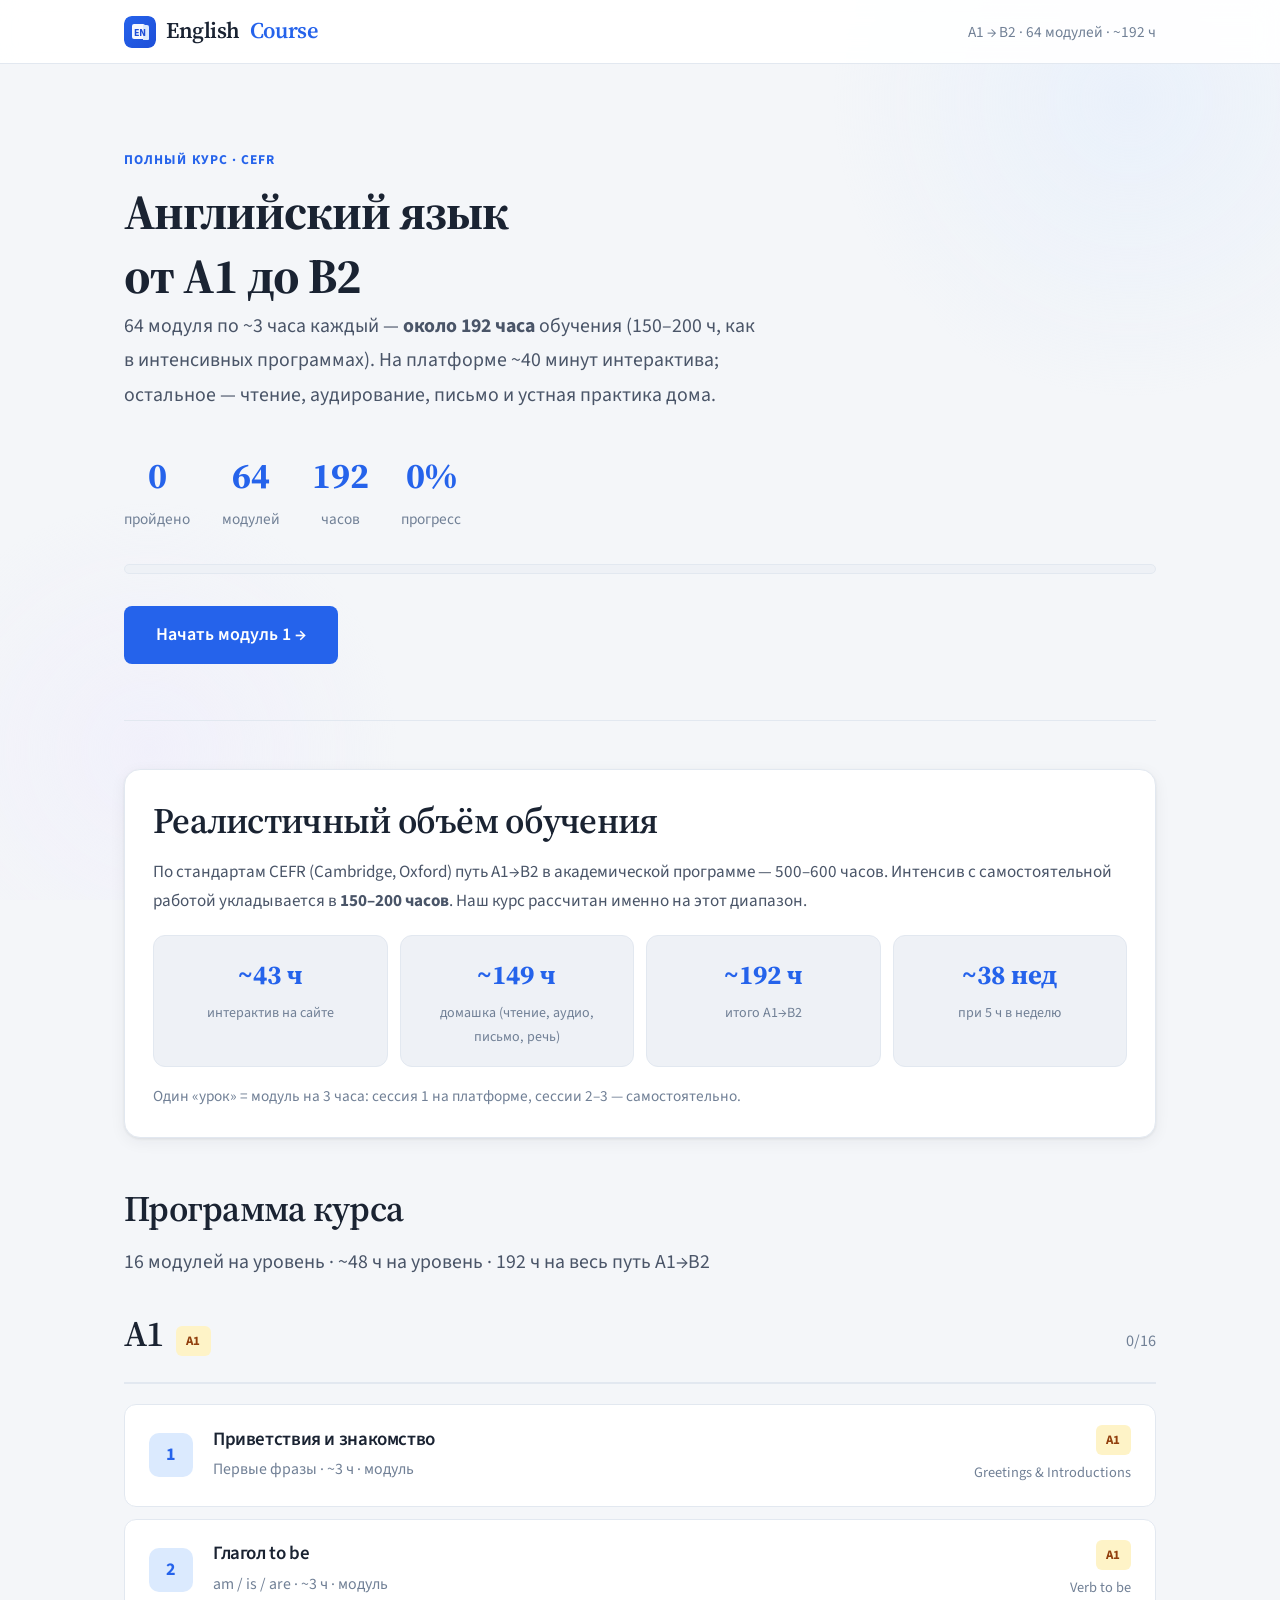
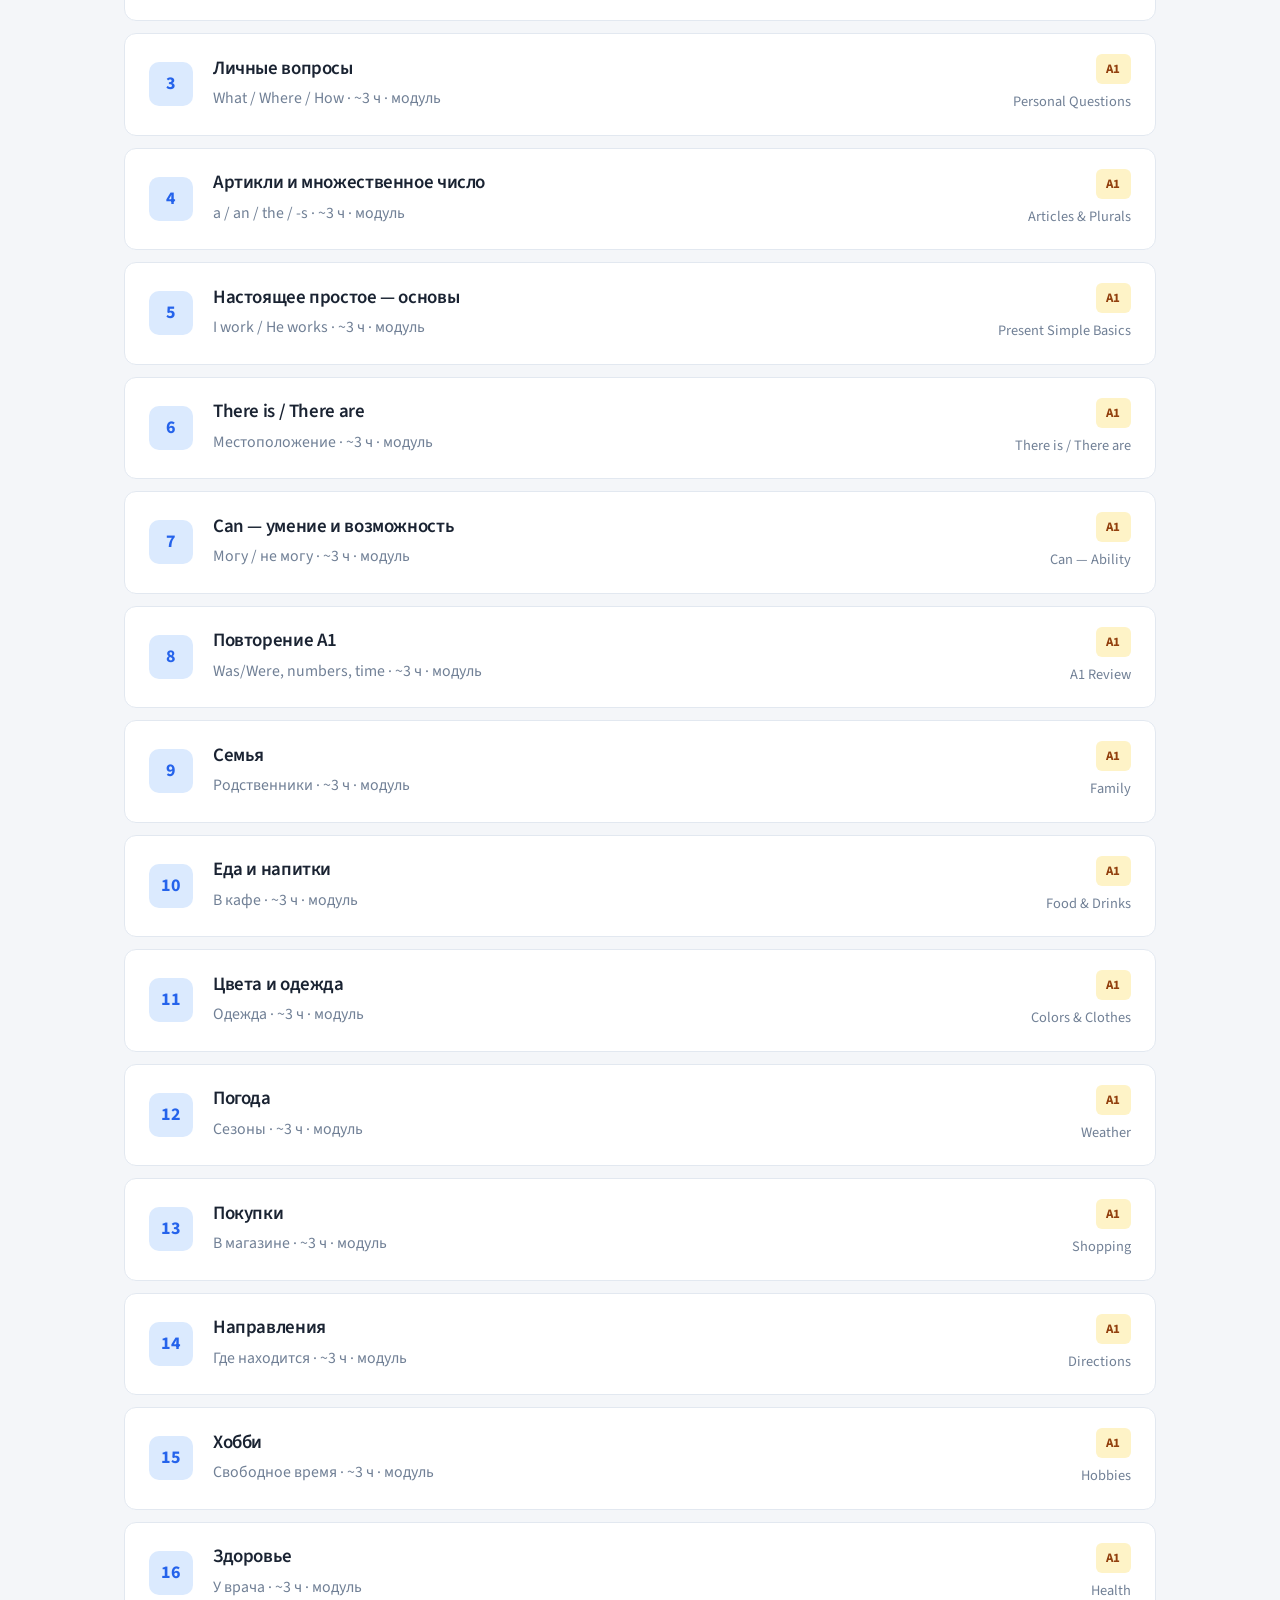
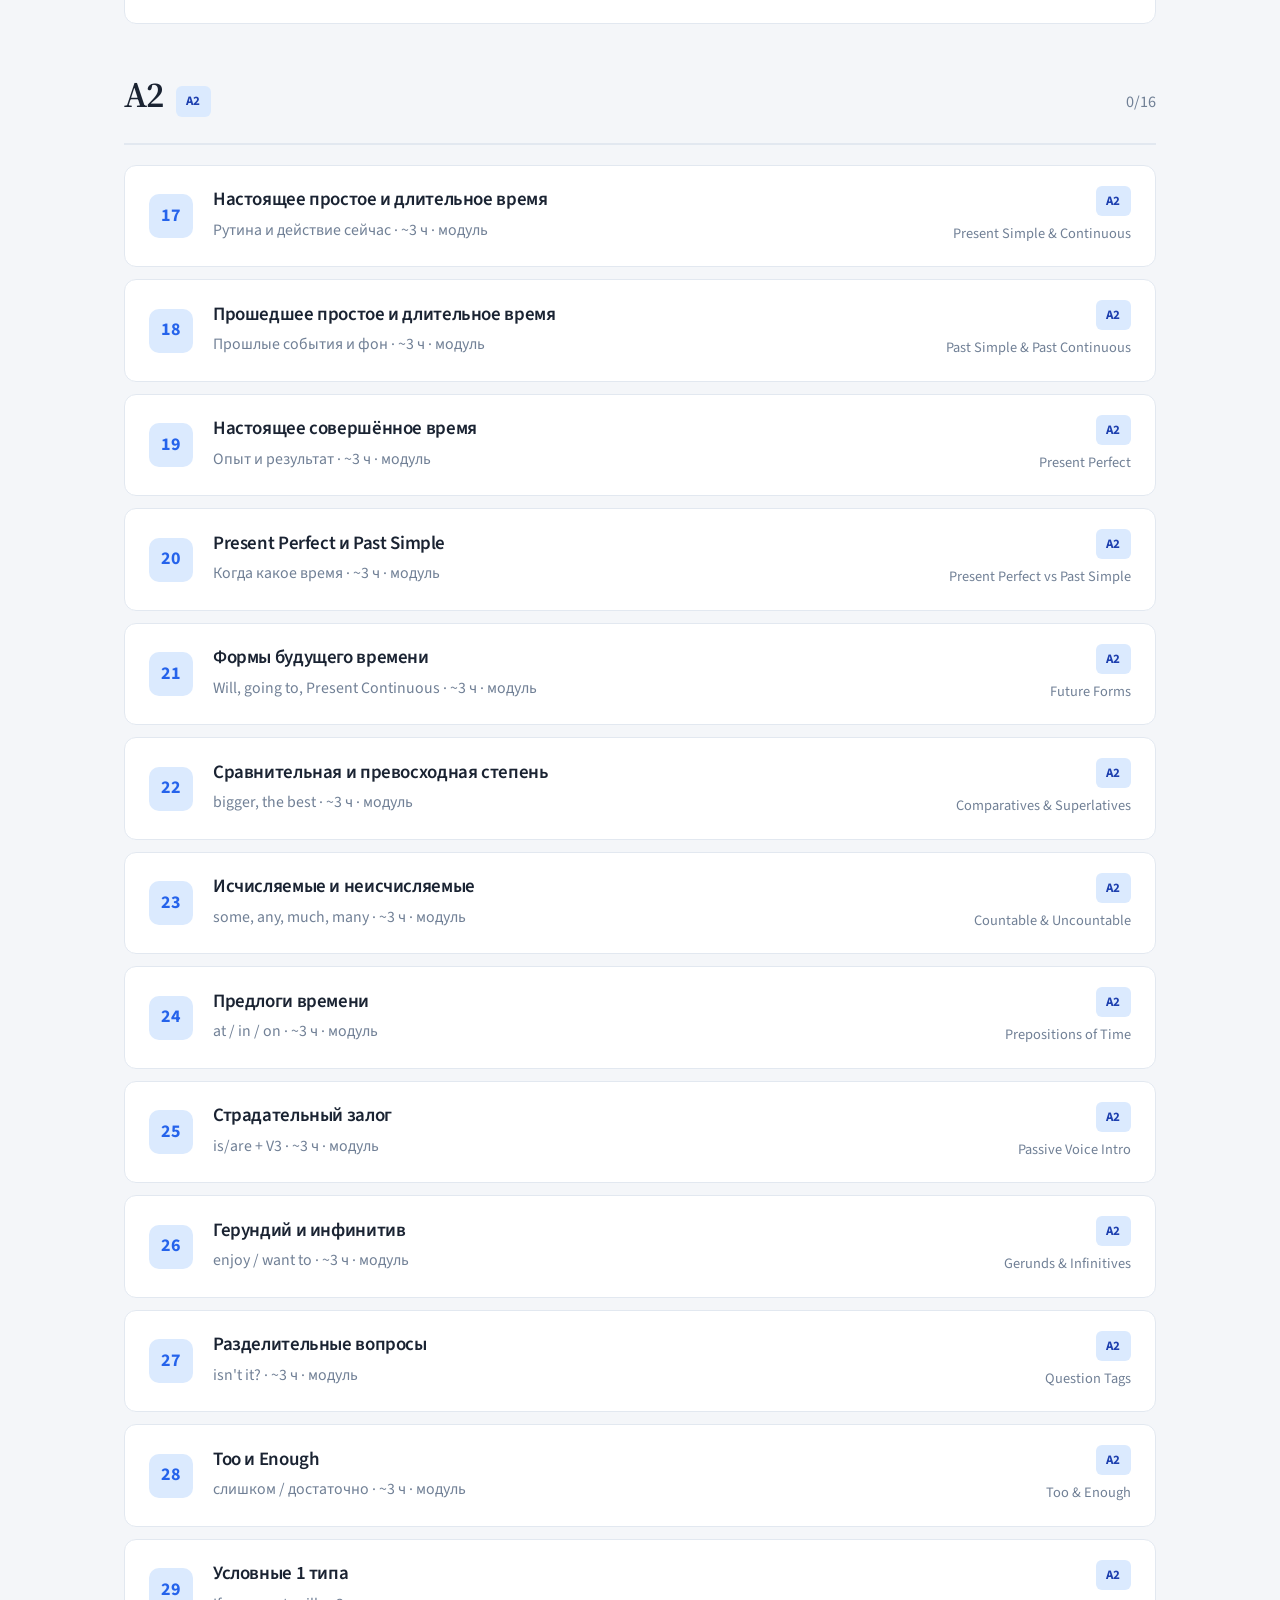
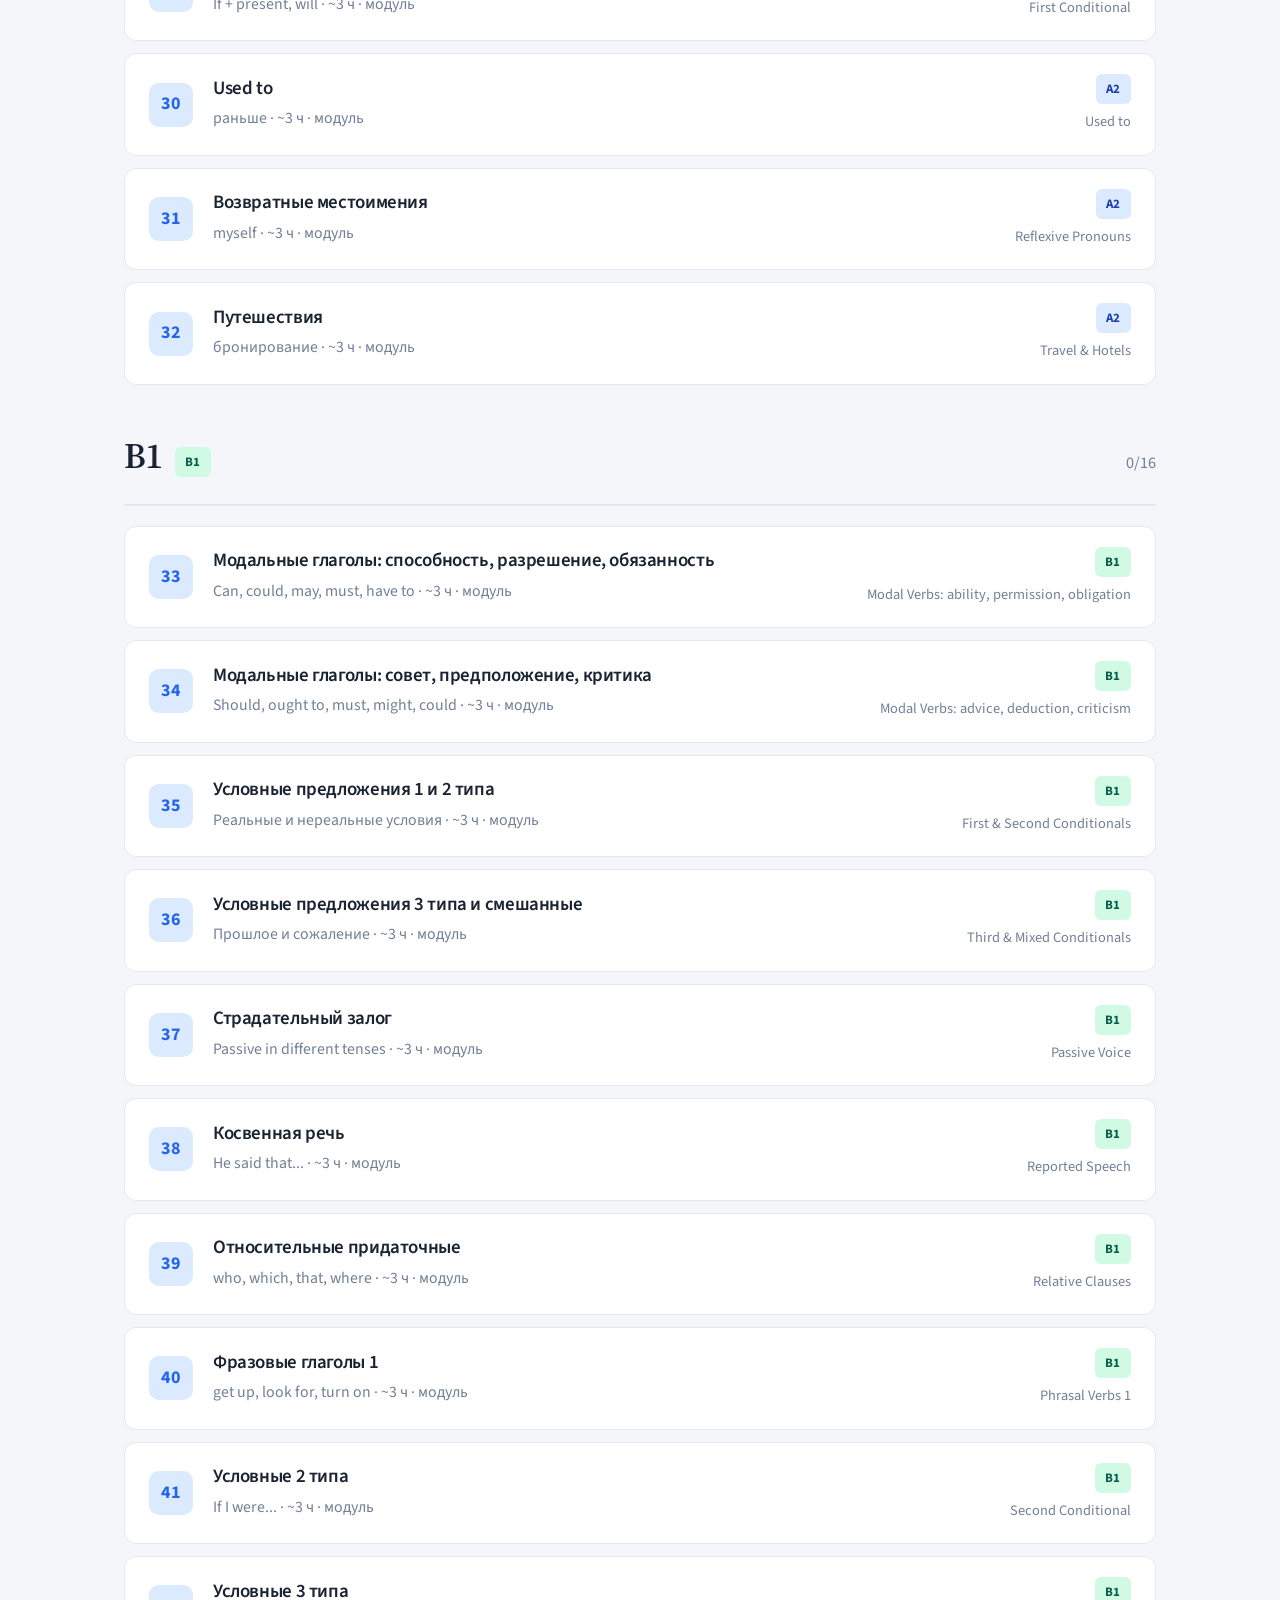
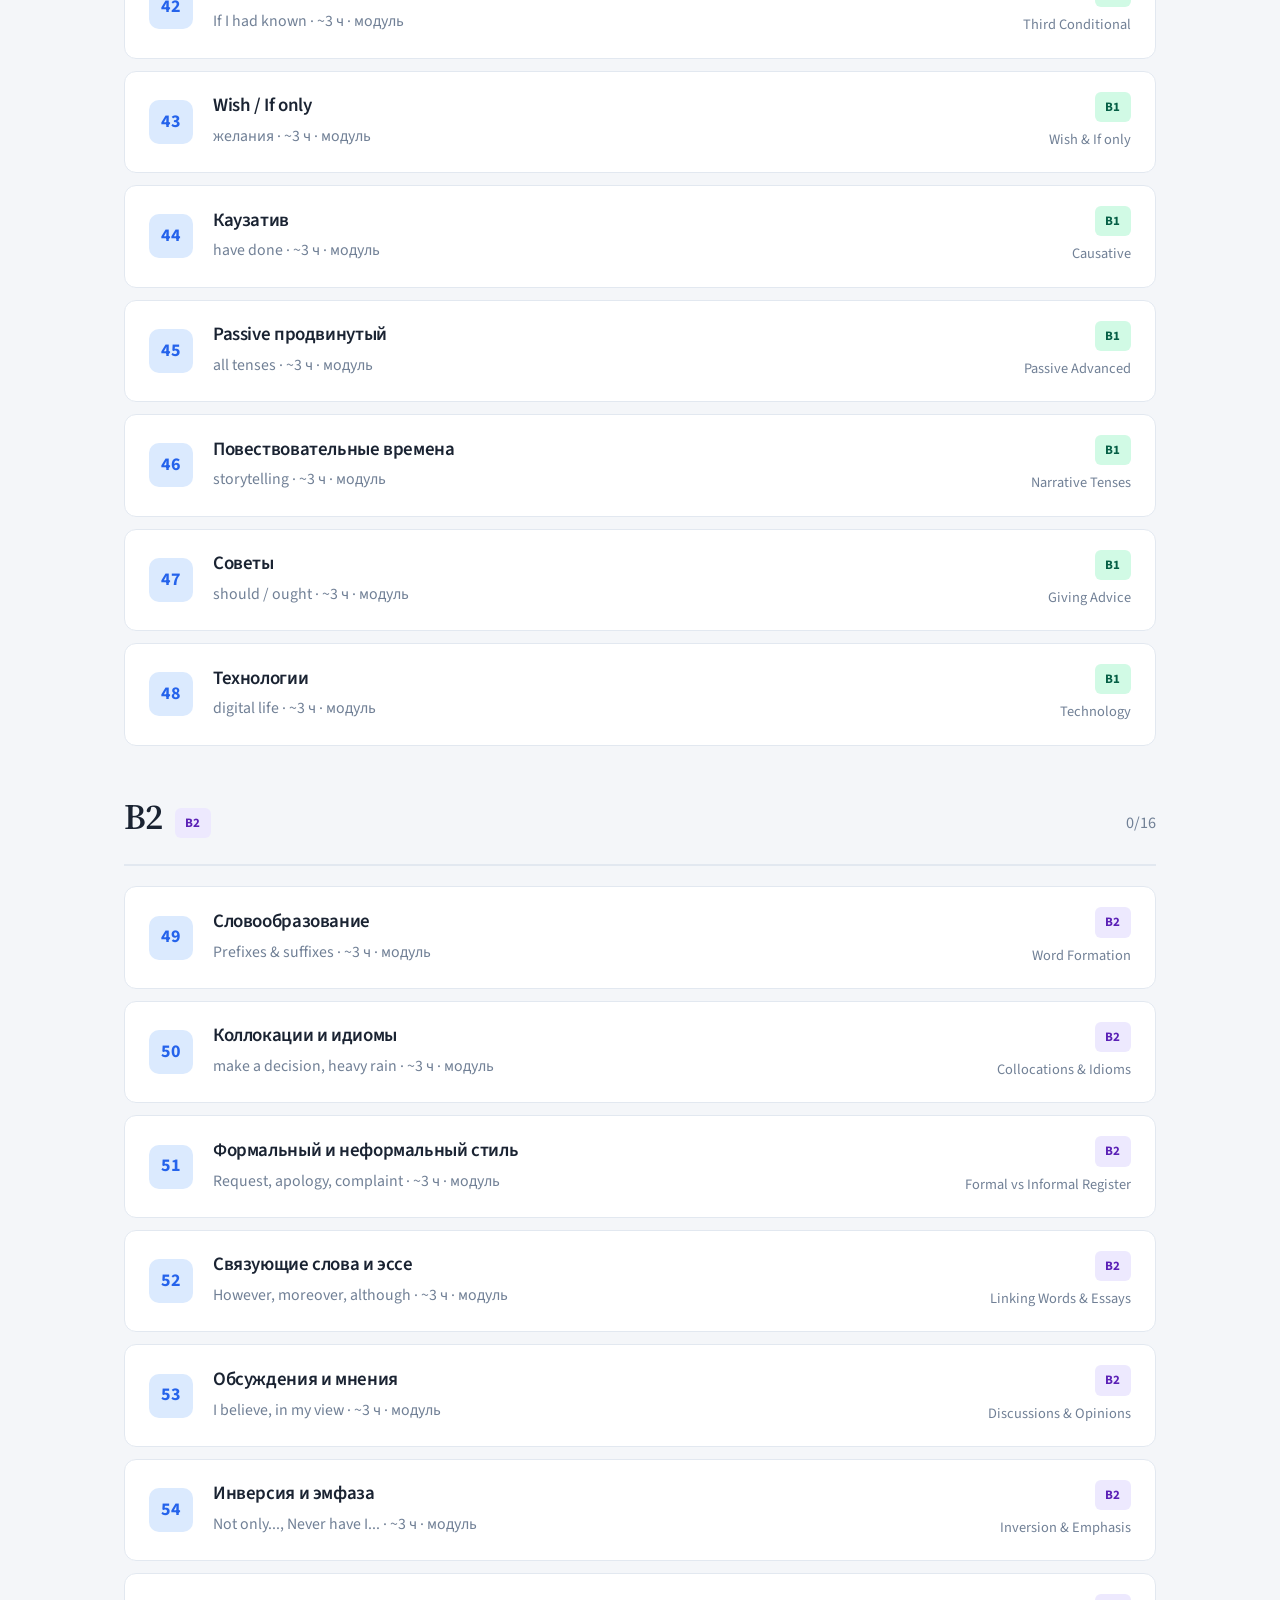
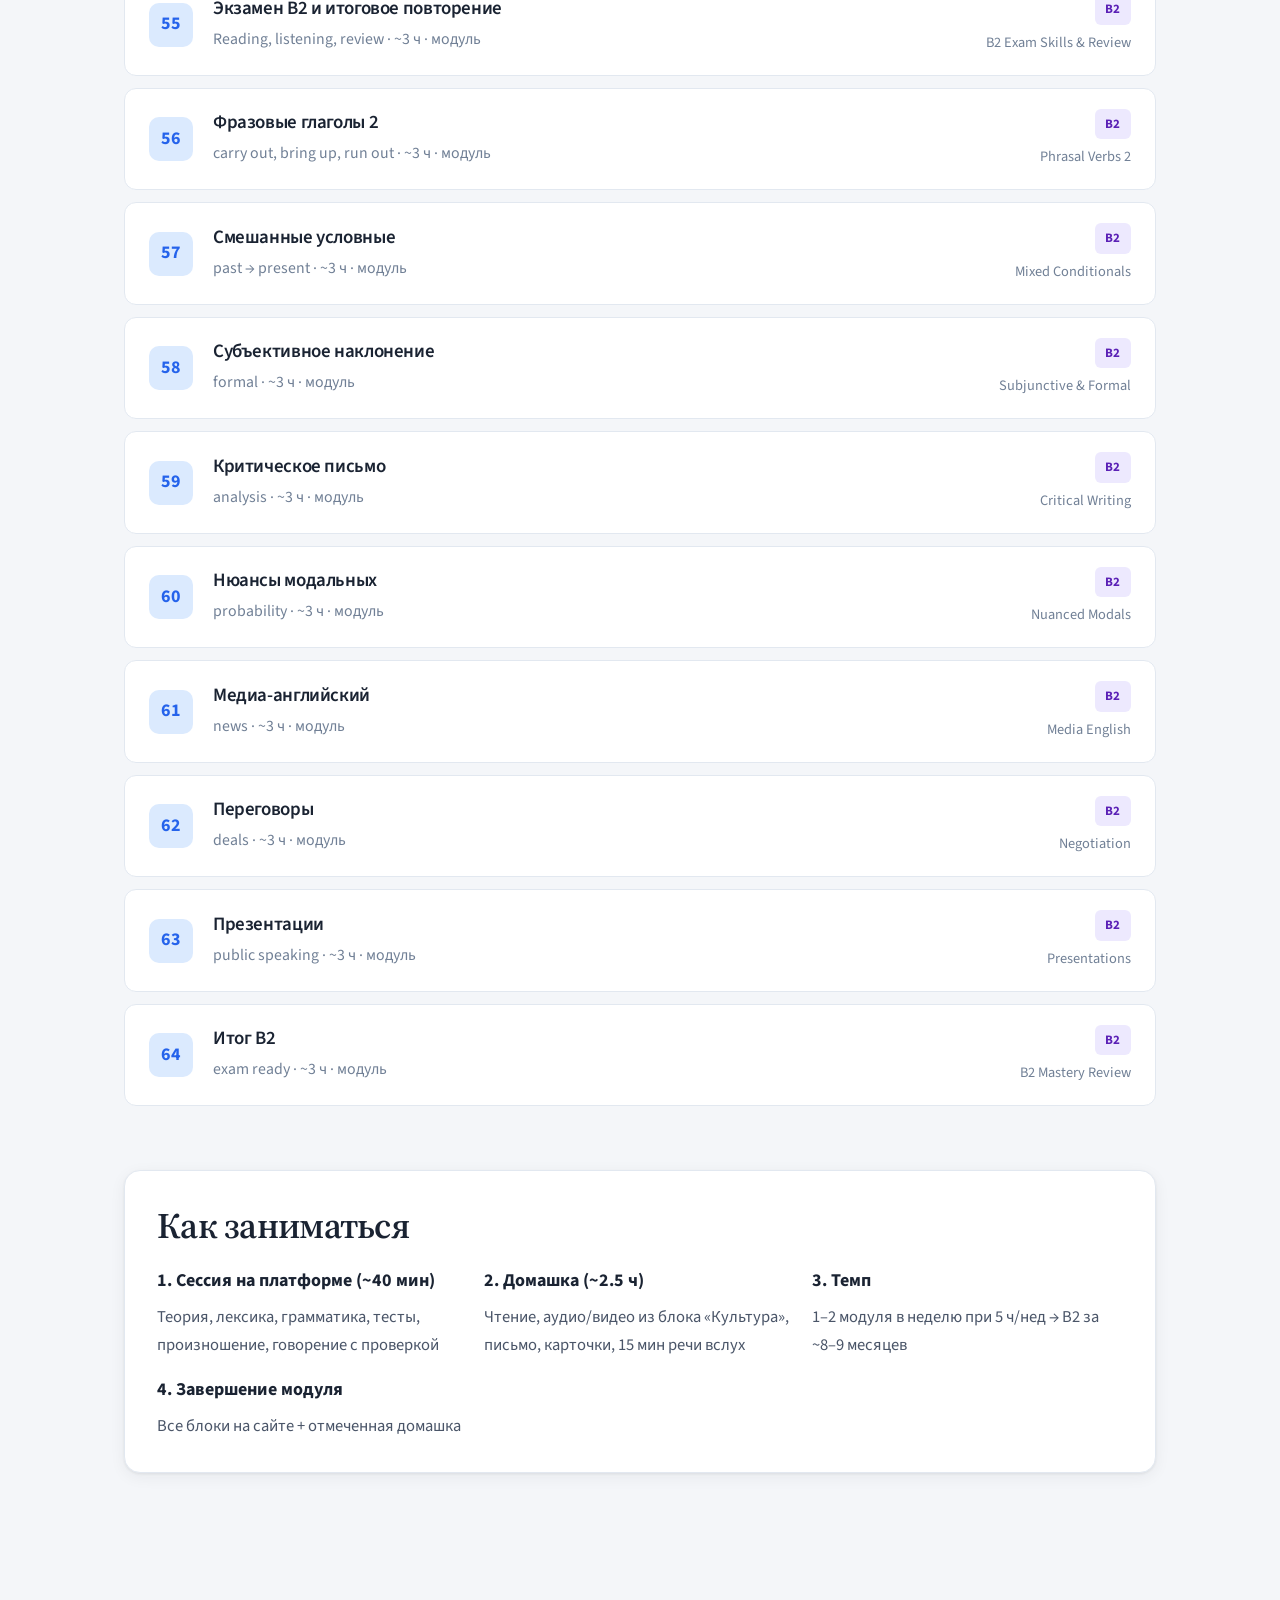
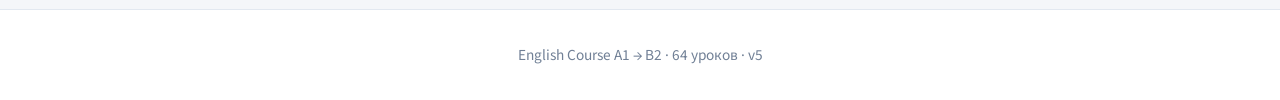
==== commit 31a0289b: "Add course favicon and logo icon for browser tab. Co-authored-by: Cursor <cursoragent@cursor.com>" ====
--- a/index.html
+++ b/index.html
@@ -4,17 +4,22 @@
   <meta charset="UTF-8">
   <meta name="viewport" content="width=device-width, initial-scale=1.0">
   <title>English Course A1 → B2</title>
+  <link rel="icon" href="assets/favicon.svg" type="image/svg+xml">
+  <link rel="apple-touch-icon" href="assets/apple-touch-icon.svg">
   <link rel="preconnect" href="https://fonts.googleapis.com">
   <link rel="preconnect" href="https://fonts.gstatic.com" crossorigin>
   <link href="https://fonts.googleapis.com/css2?family=Source+Sans+3:ital,wght@0,400;0,500;0,600;0,700;1,400&family=Source+Serif+4:ital,wght@0,600;0,700;1,400&display=swap" rel="stylesheet">
-  <link rel="stylesheet" href="assets/course.css?v=4">
+  <link rel="stylesheet" href="assets/course.css?v=5">
 </head>
 <body>
   <div class="bg-accent"><div class="shape s1"></div><div class="shape s2"></div></div>
 
   <header class="site-header">
     <div class="header-inner">
-      <a href="index.html" class="logo">English <span>Course</span></a>
+      <a href="index.html" class="logo">
+        <img src="assets/favicon.svg" alt="" class="logo-icon" width="32" height="32">
+        English <span>Course</span>
+      </a>
       <span id="courseSubtitle" style="font-size:0.85rem;color:var(--text-muted)">A1 → B2</span>
     </div>
   </header>
@@ -78,8 +83,8 @@
 
   <footer class="site-footer" id="footerSubtitle">English Course A1 → B2</footer>
 
-  <script src="assets/curriculum.js?v=4"></script>
-  <script src="assets/course.js?v=4"></script>
+  <script src="assets/curriculum.js?v=5"></script>
+  <script src="assets/course.js?v=5"></script>
   <script>renderIndex();</script>
 </body>
 </html>
--- a/assets/course.css
+++ b/assets/course.css
@@ -65,6 +65,14 @@
   color: var(--text);
   text-decoration: none;
   letter-spacing: -0.02em;
+  display: inline-flex;
+  align-items: center;
+  gap: 10px;
+}
+
+.logo-icon {
+  border-radius: 8px;
+  flex-shrink: 0;
 }
 
 .logo span { color: var(--accent); }
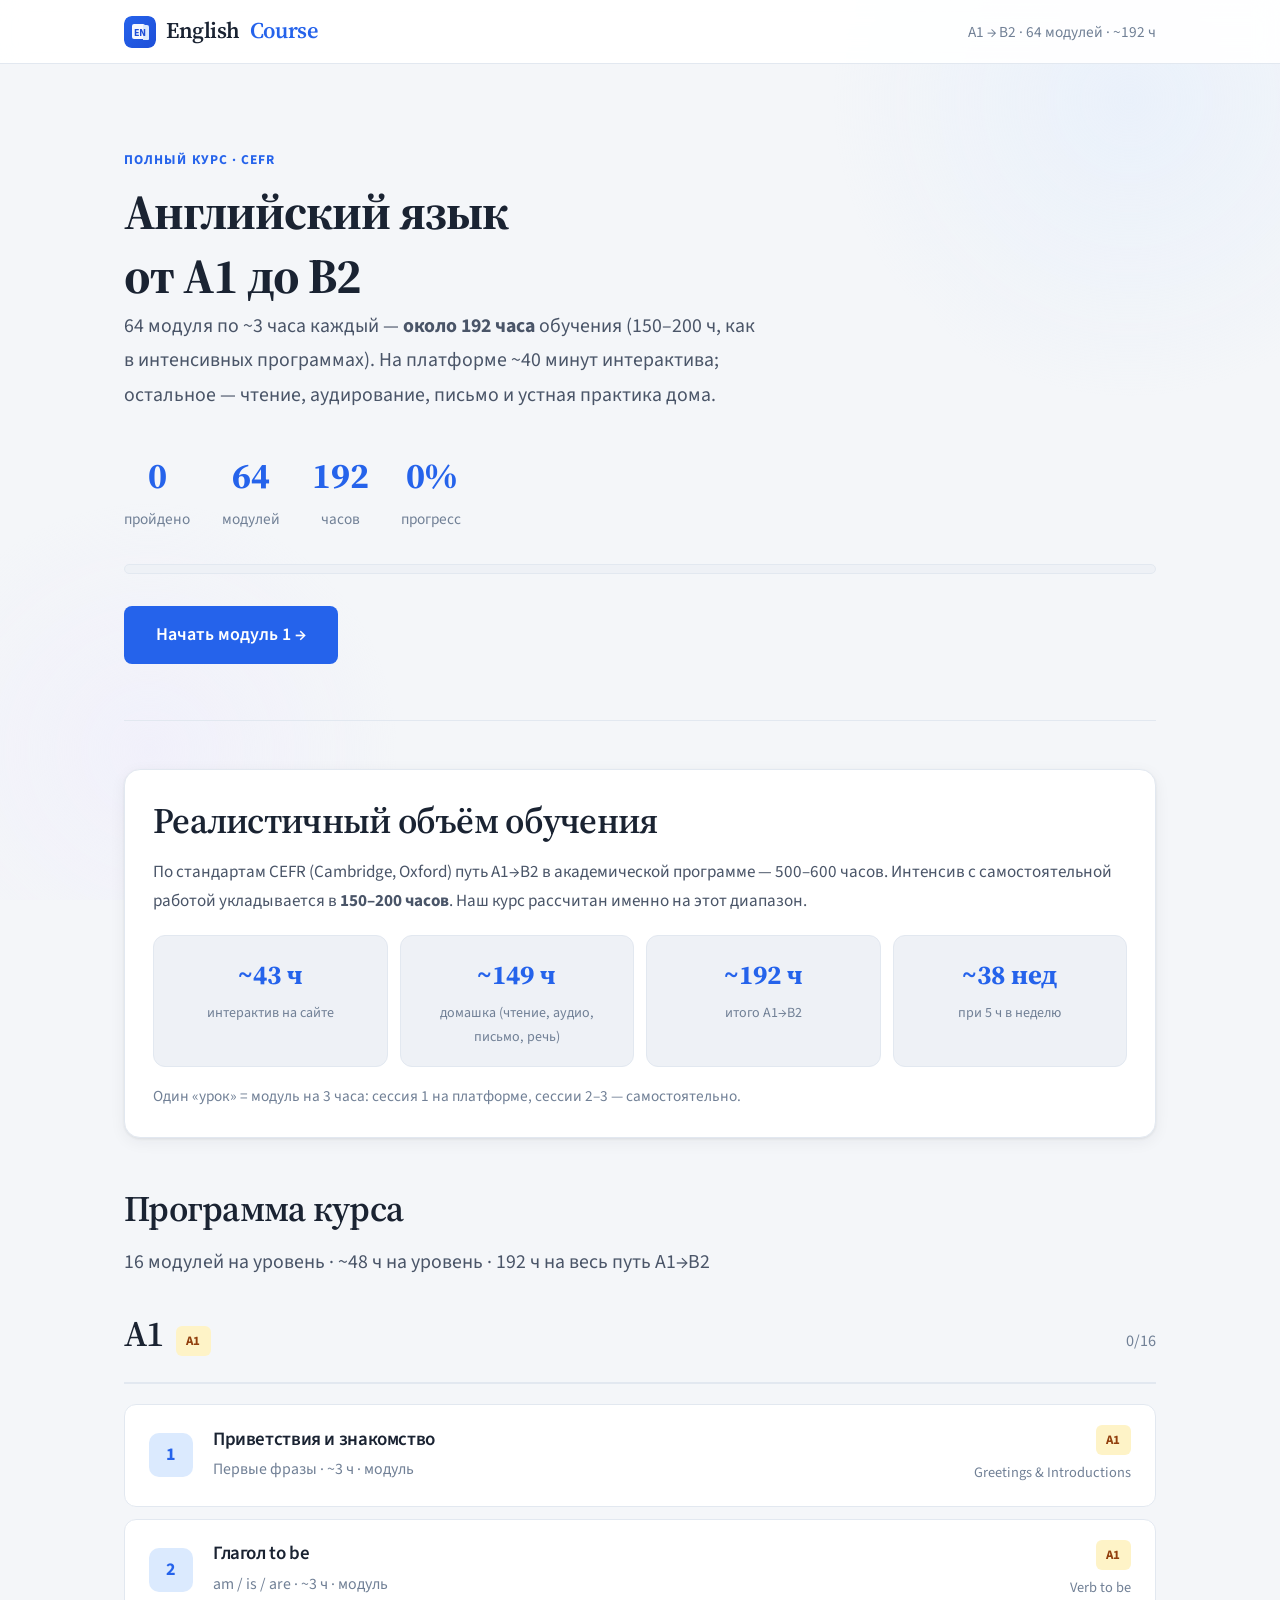
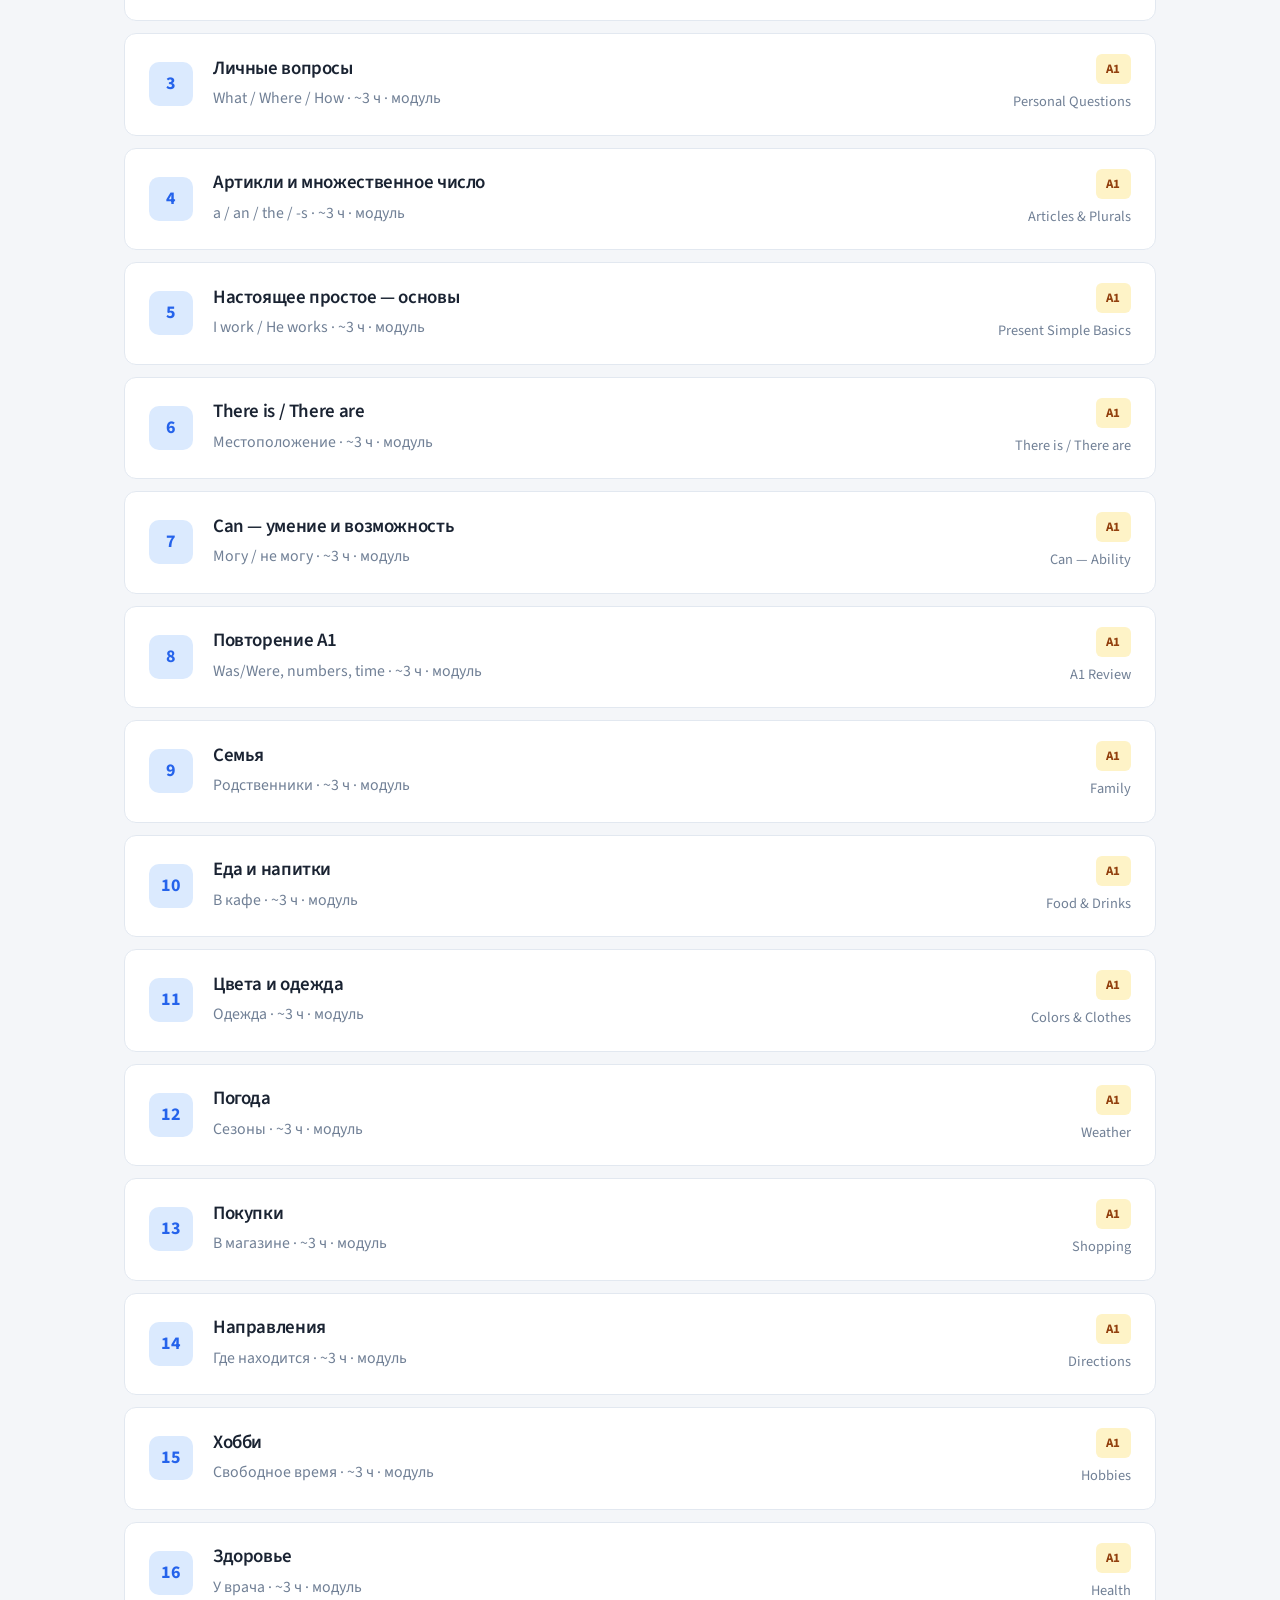
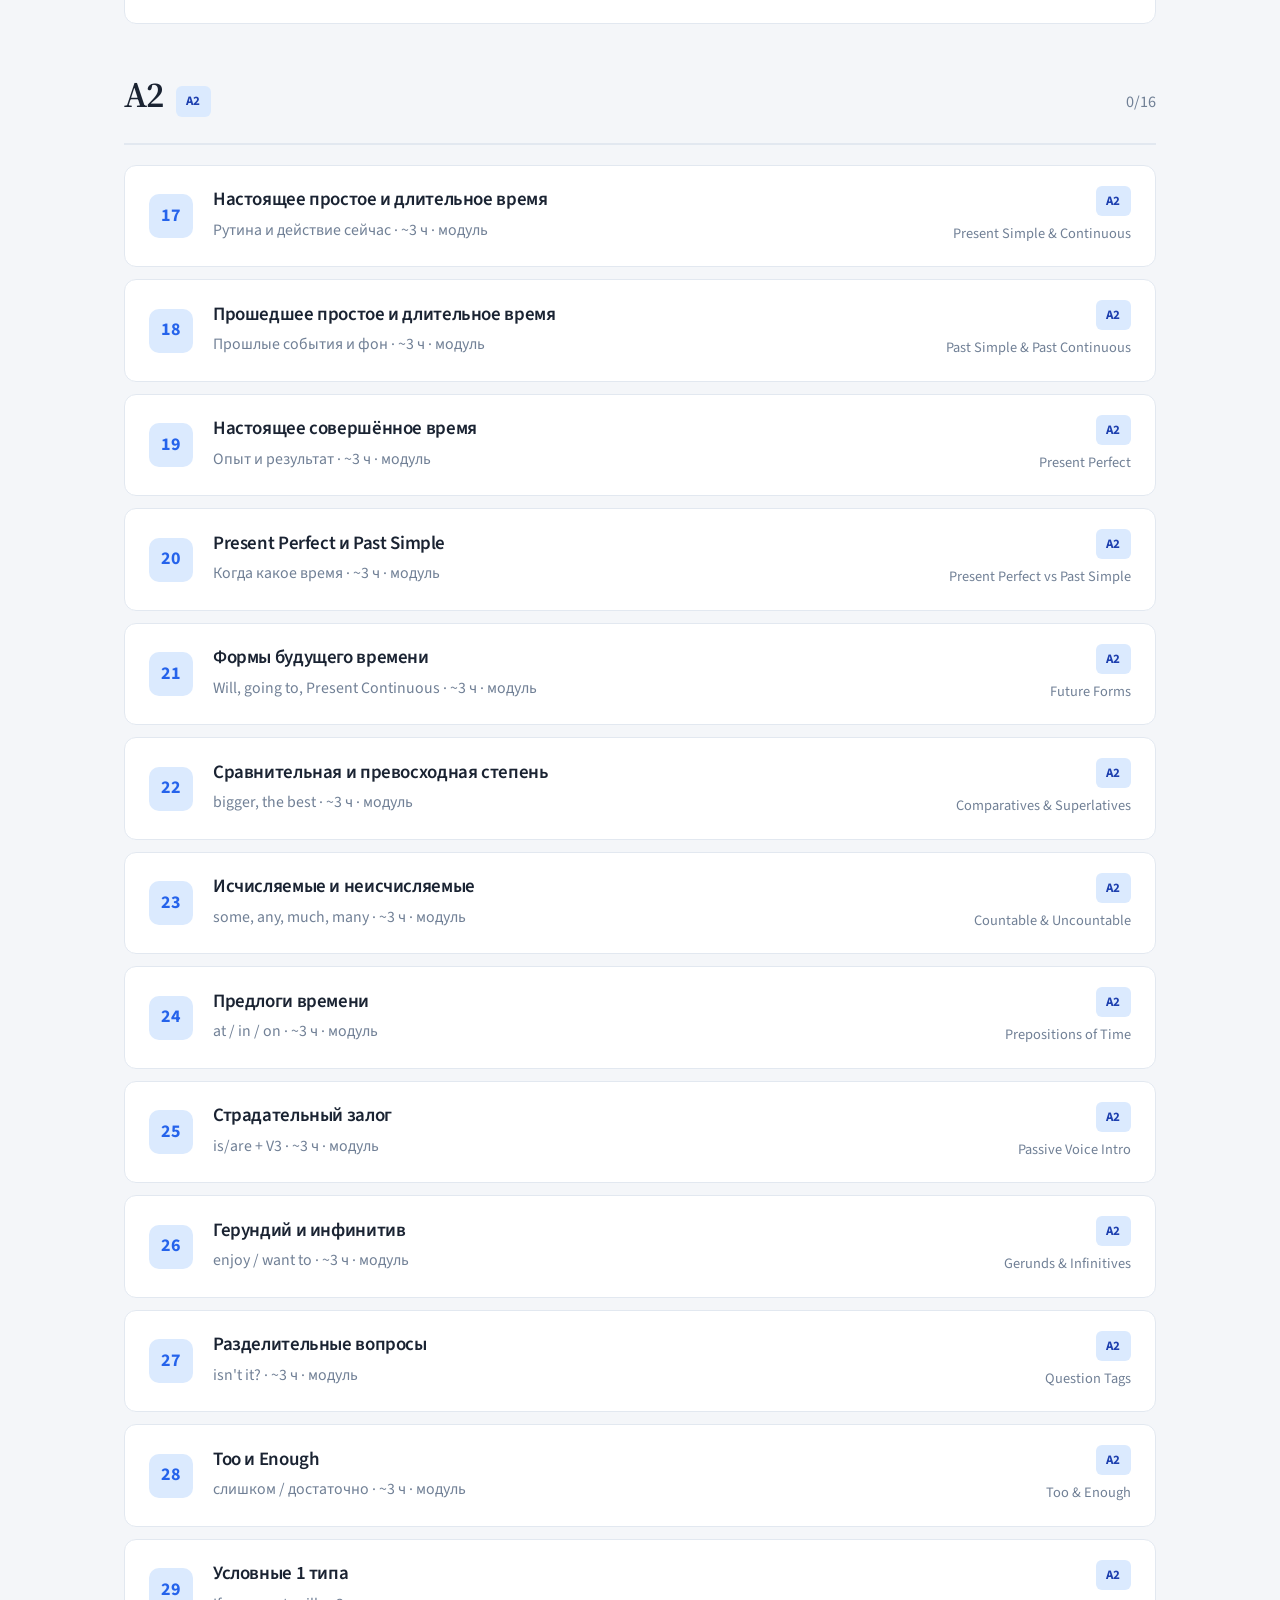
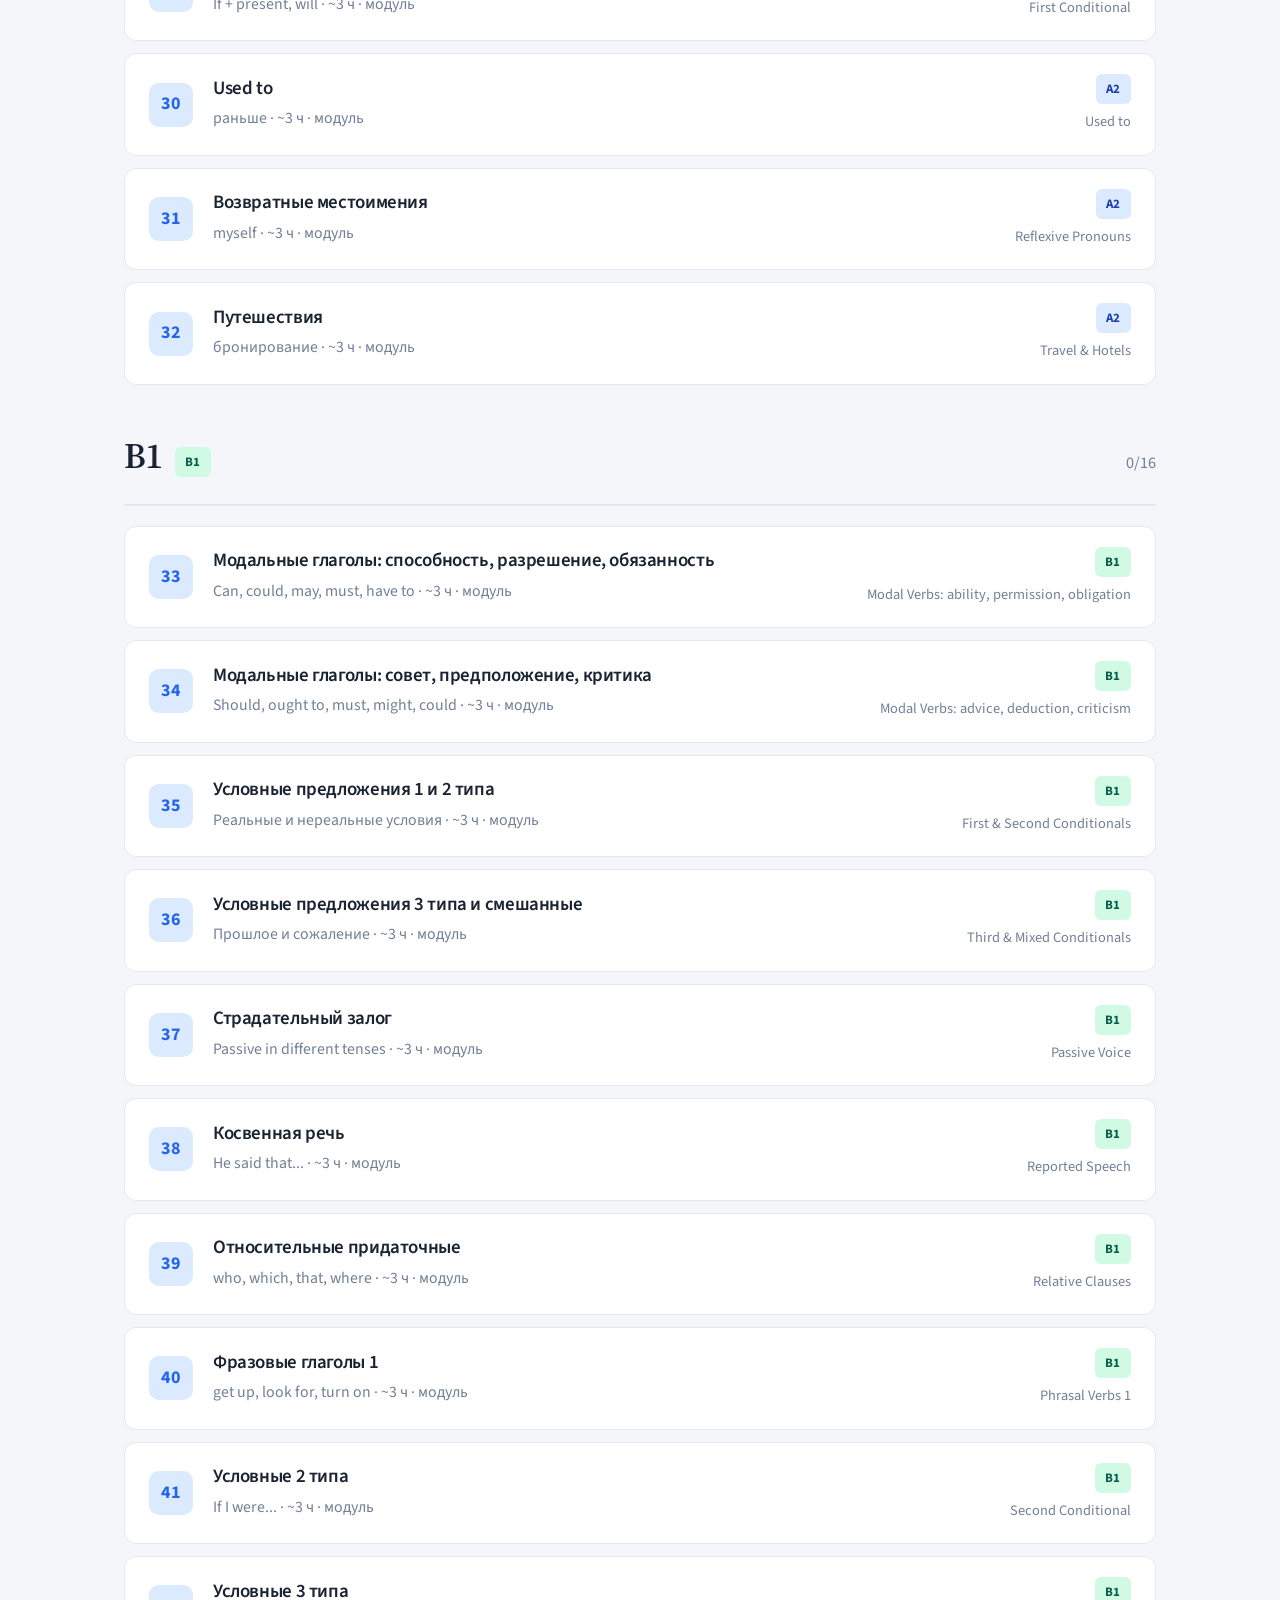
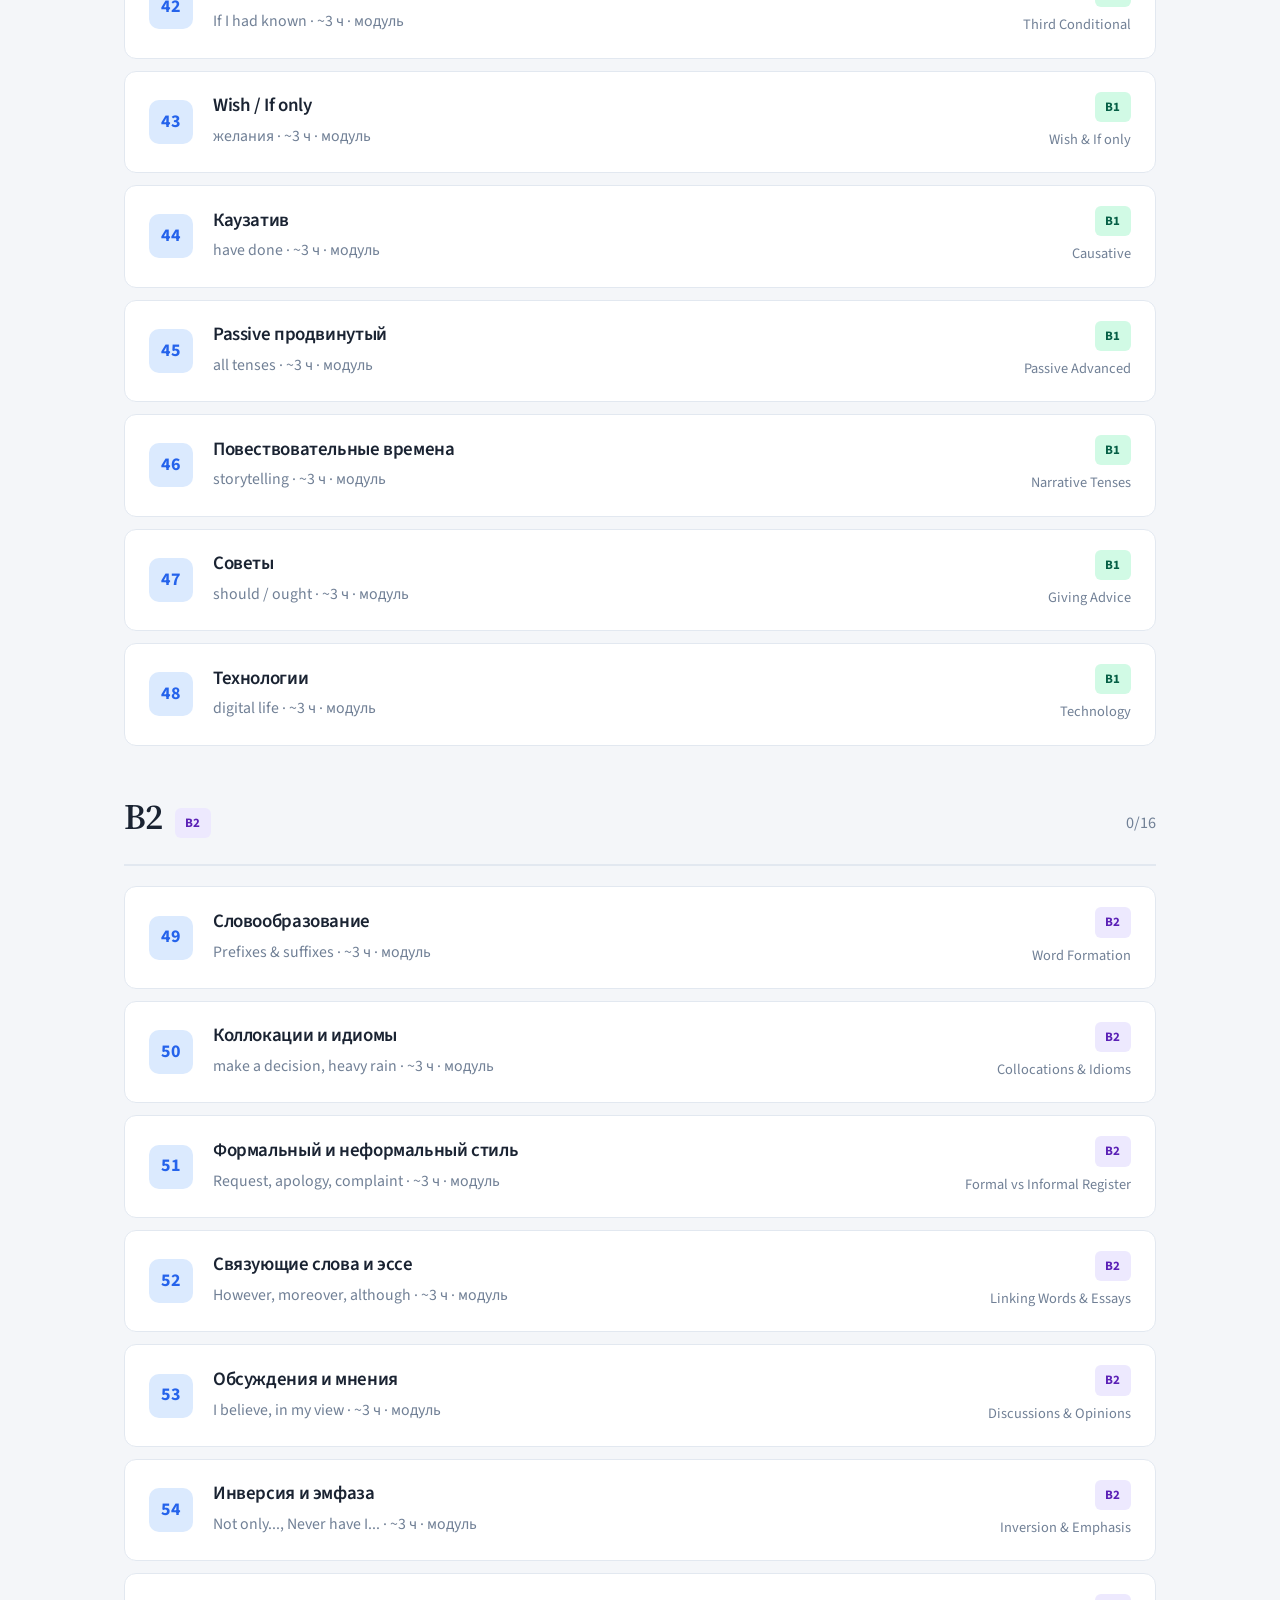
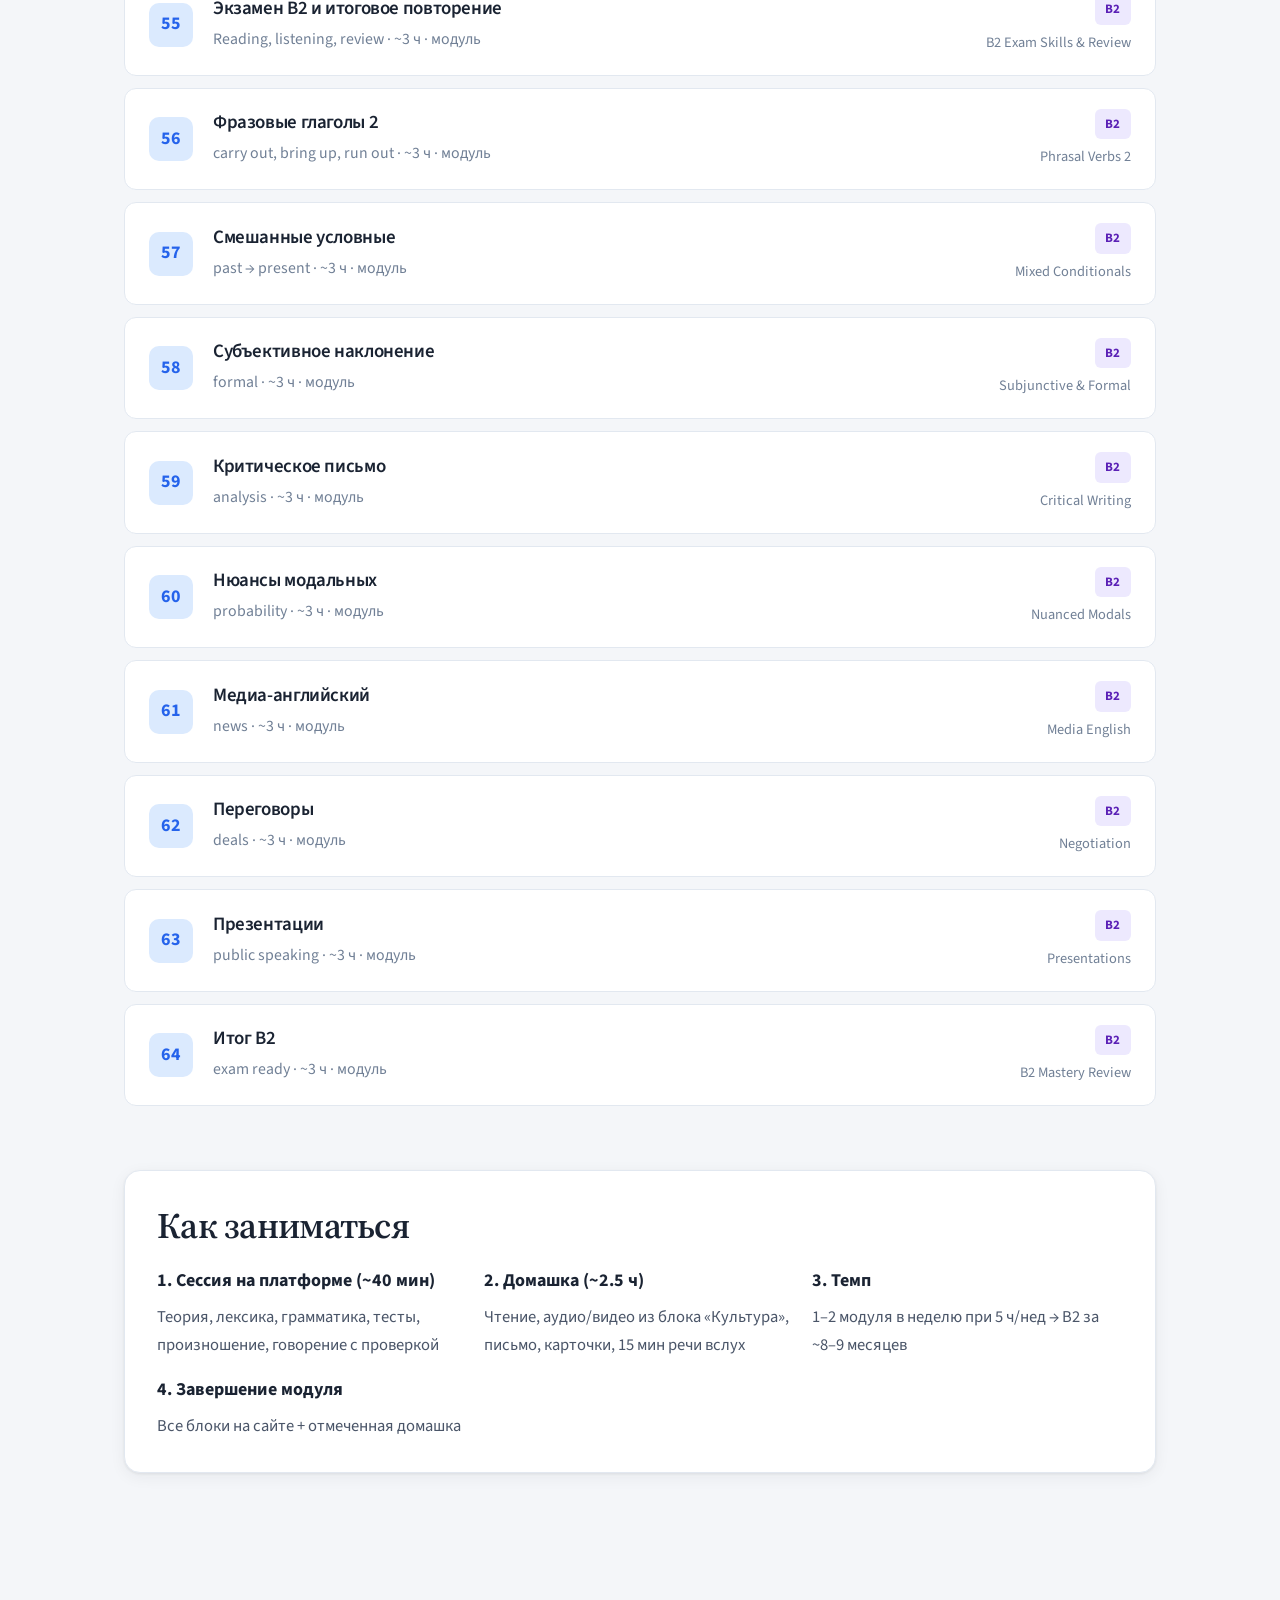
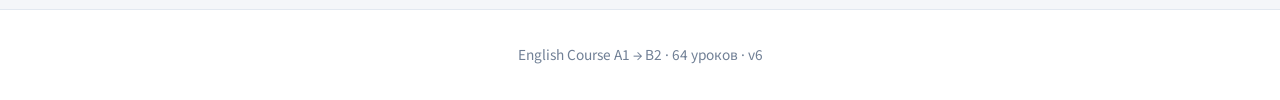
==== commit 9a35bd8e: "Fix per-question answer validation and add theory/context blocks. Each warmup, culture, and speaking" ====
--- a/index.html
+++ b/index.html
@@ -9,7 +9,7 @@
   <link rel="preconnect" href="https://fonts.googleapis.com">
   <link rel="preconnect" href="https://fonts.gstatic.com" crossorigin>
   <link href="https://fonts.googleapis.com/css2?family=Source+Sans+3:ital,wght@0,400;0,500;0,600;0,700;1,400&family=Source+Serif+4:ital,wght@0,600;0,700;1,400&display=swap" rel="stylesheet">
-  <link rel="stylesheet" href="assets/course.css?v=5">
+  <link rel="stylesheet" href="assets/course.css?v=6">
 </head>
 <body>
   <div class="bg-accent"><div class="shape s1"></div><div class="shape s2"></div></div>
@@ -83,8 +83,8 @@
 
   <footer class="site-footer" id="footerSubtitle">English Course A1 → B2</footer>
 
-  <script src="assets/curriculum.js?v=5"></script>
-  <script src="assets/course.js?v=5"></script>
+  <script src="assets/curriculum.js?v=6"></script>
+  <script src="assets/course.js?v=6"></script>
   <script>renderIndex();</script>
 </body>
 </html>
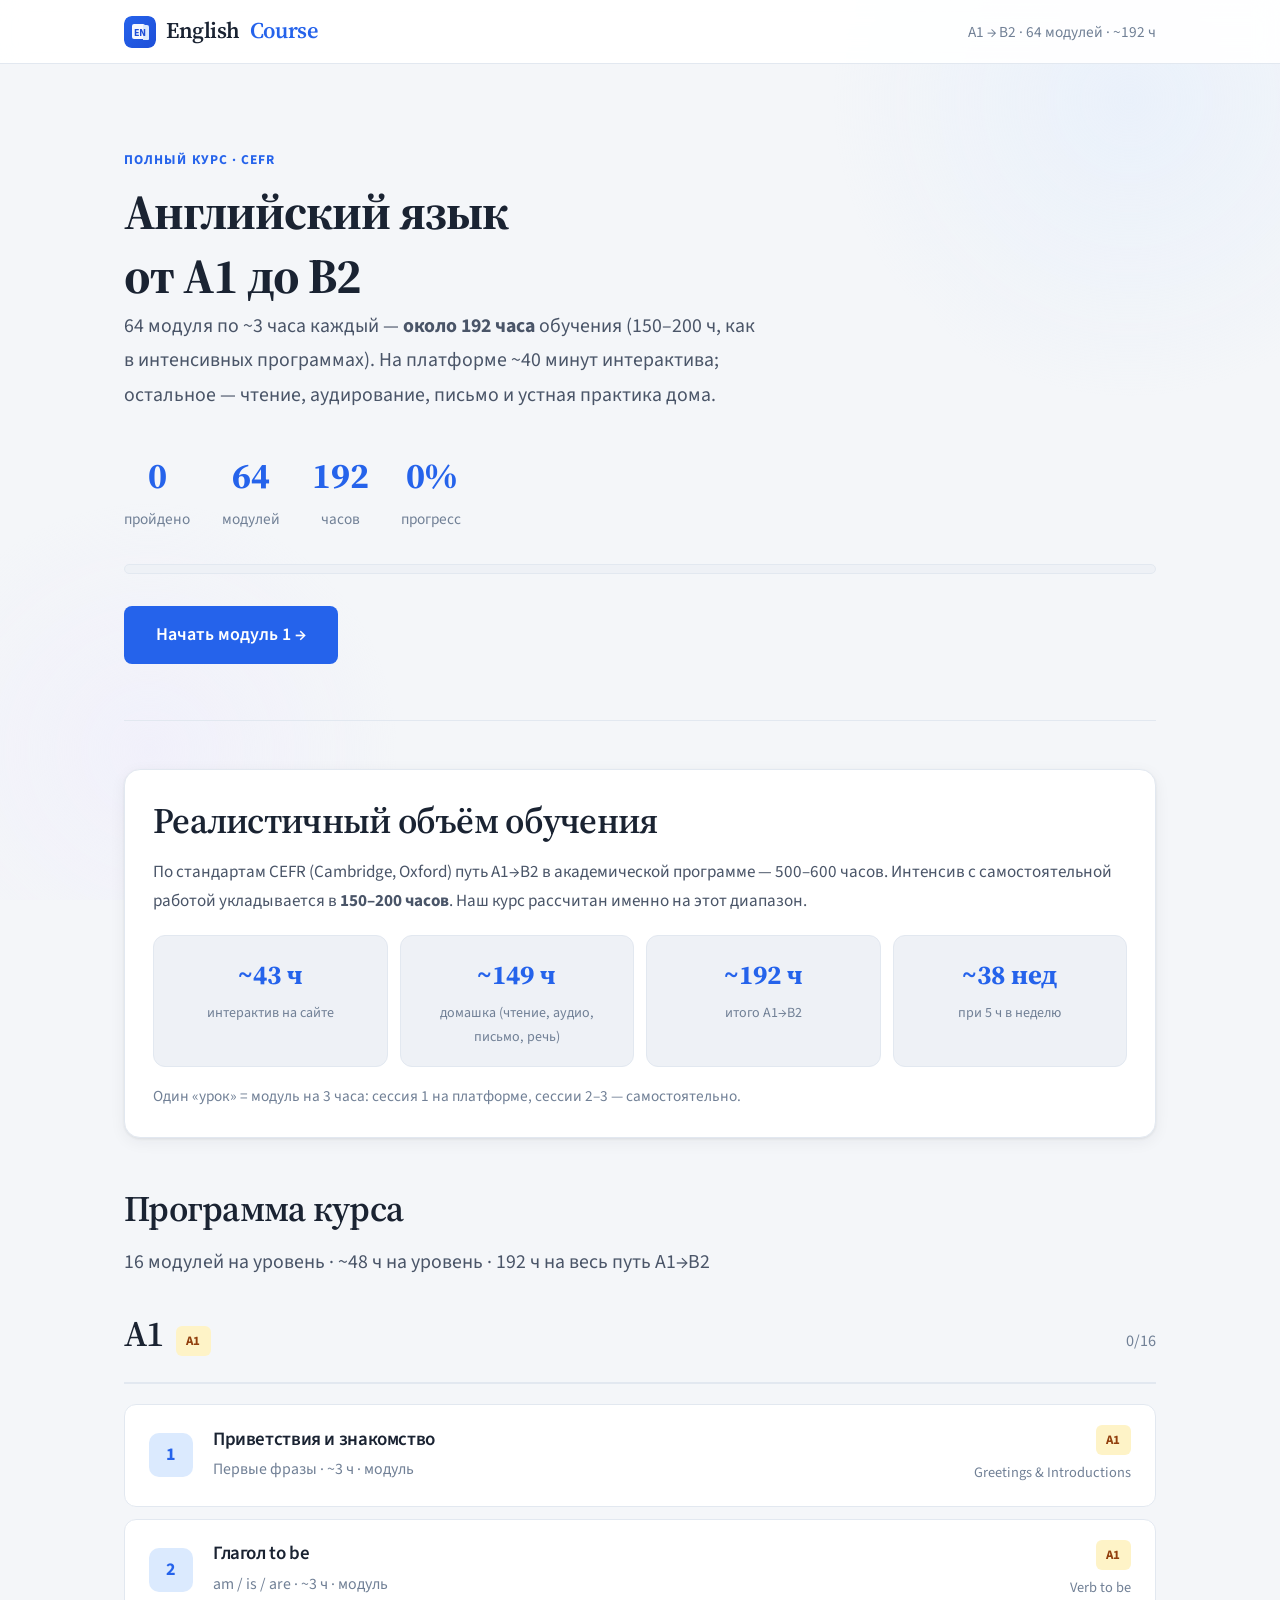
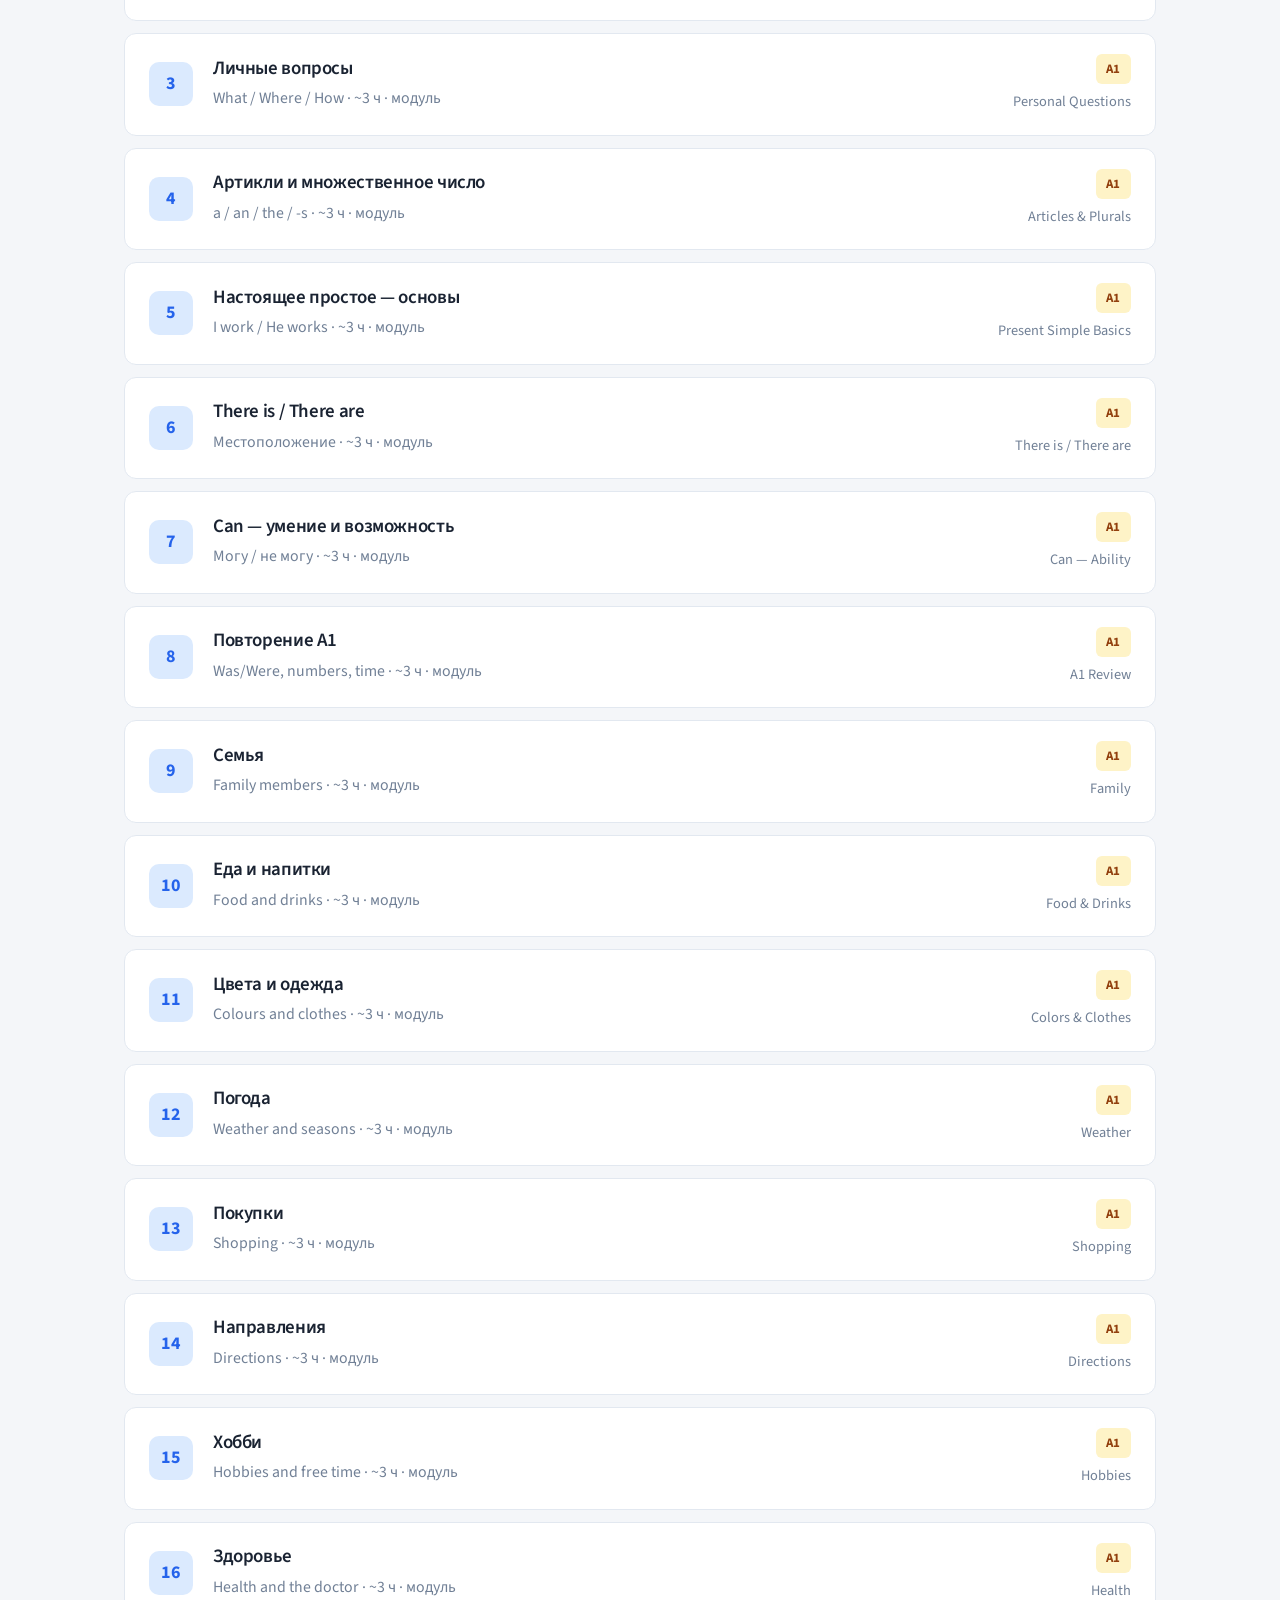
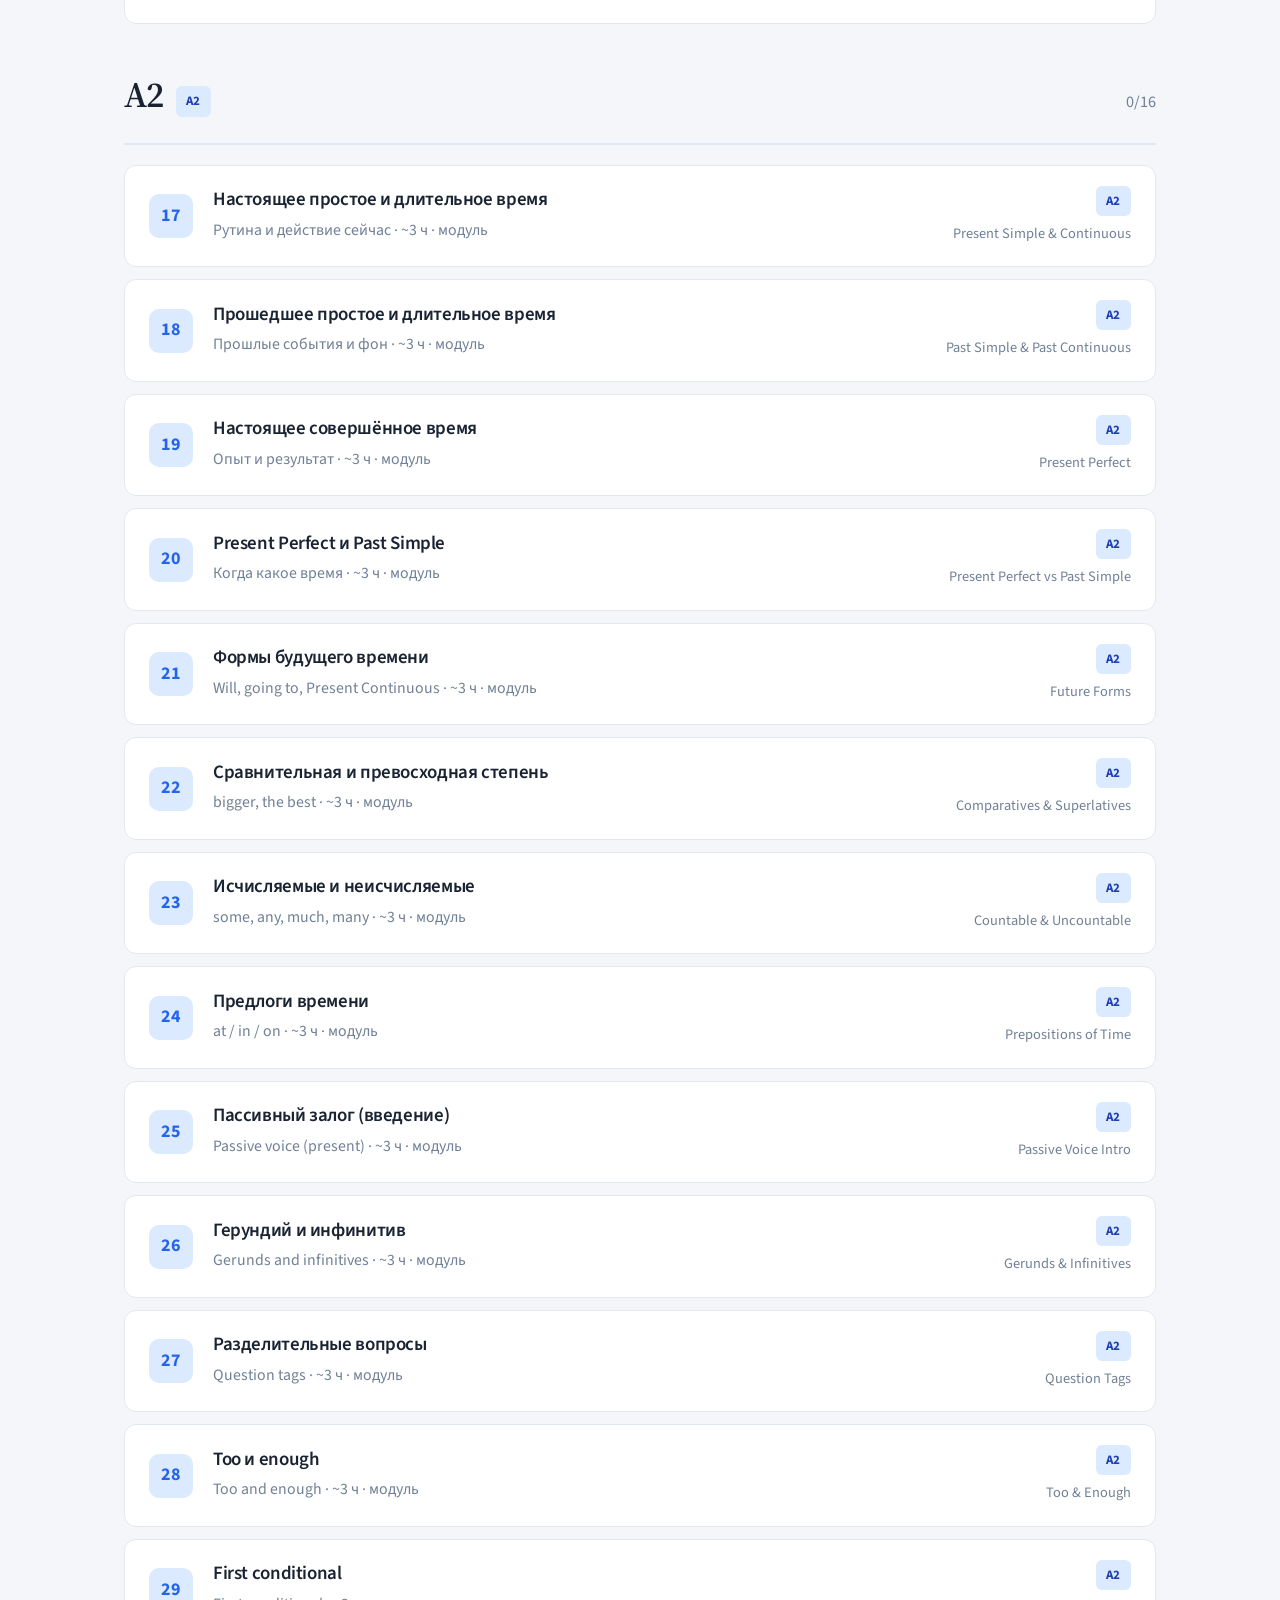
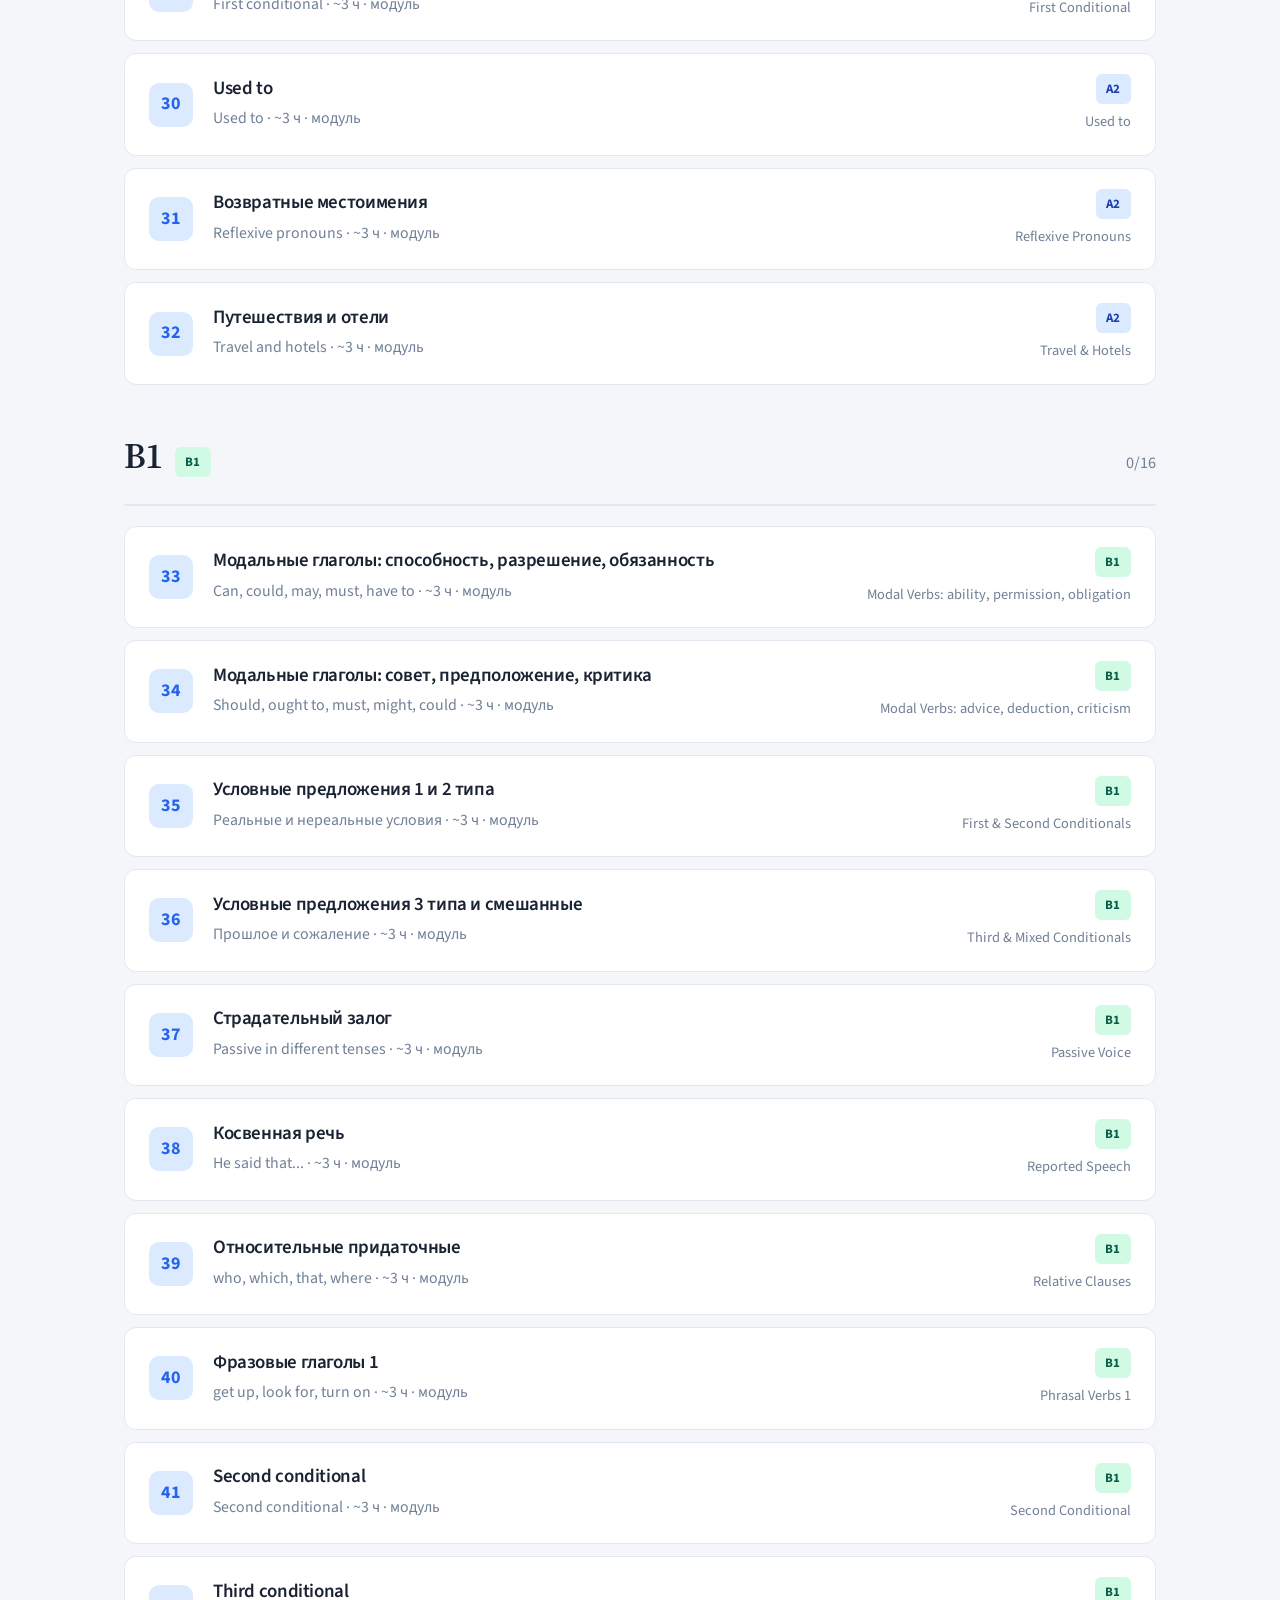
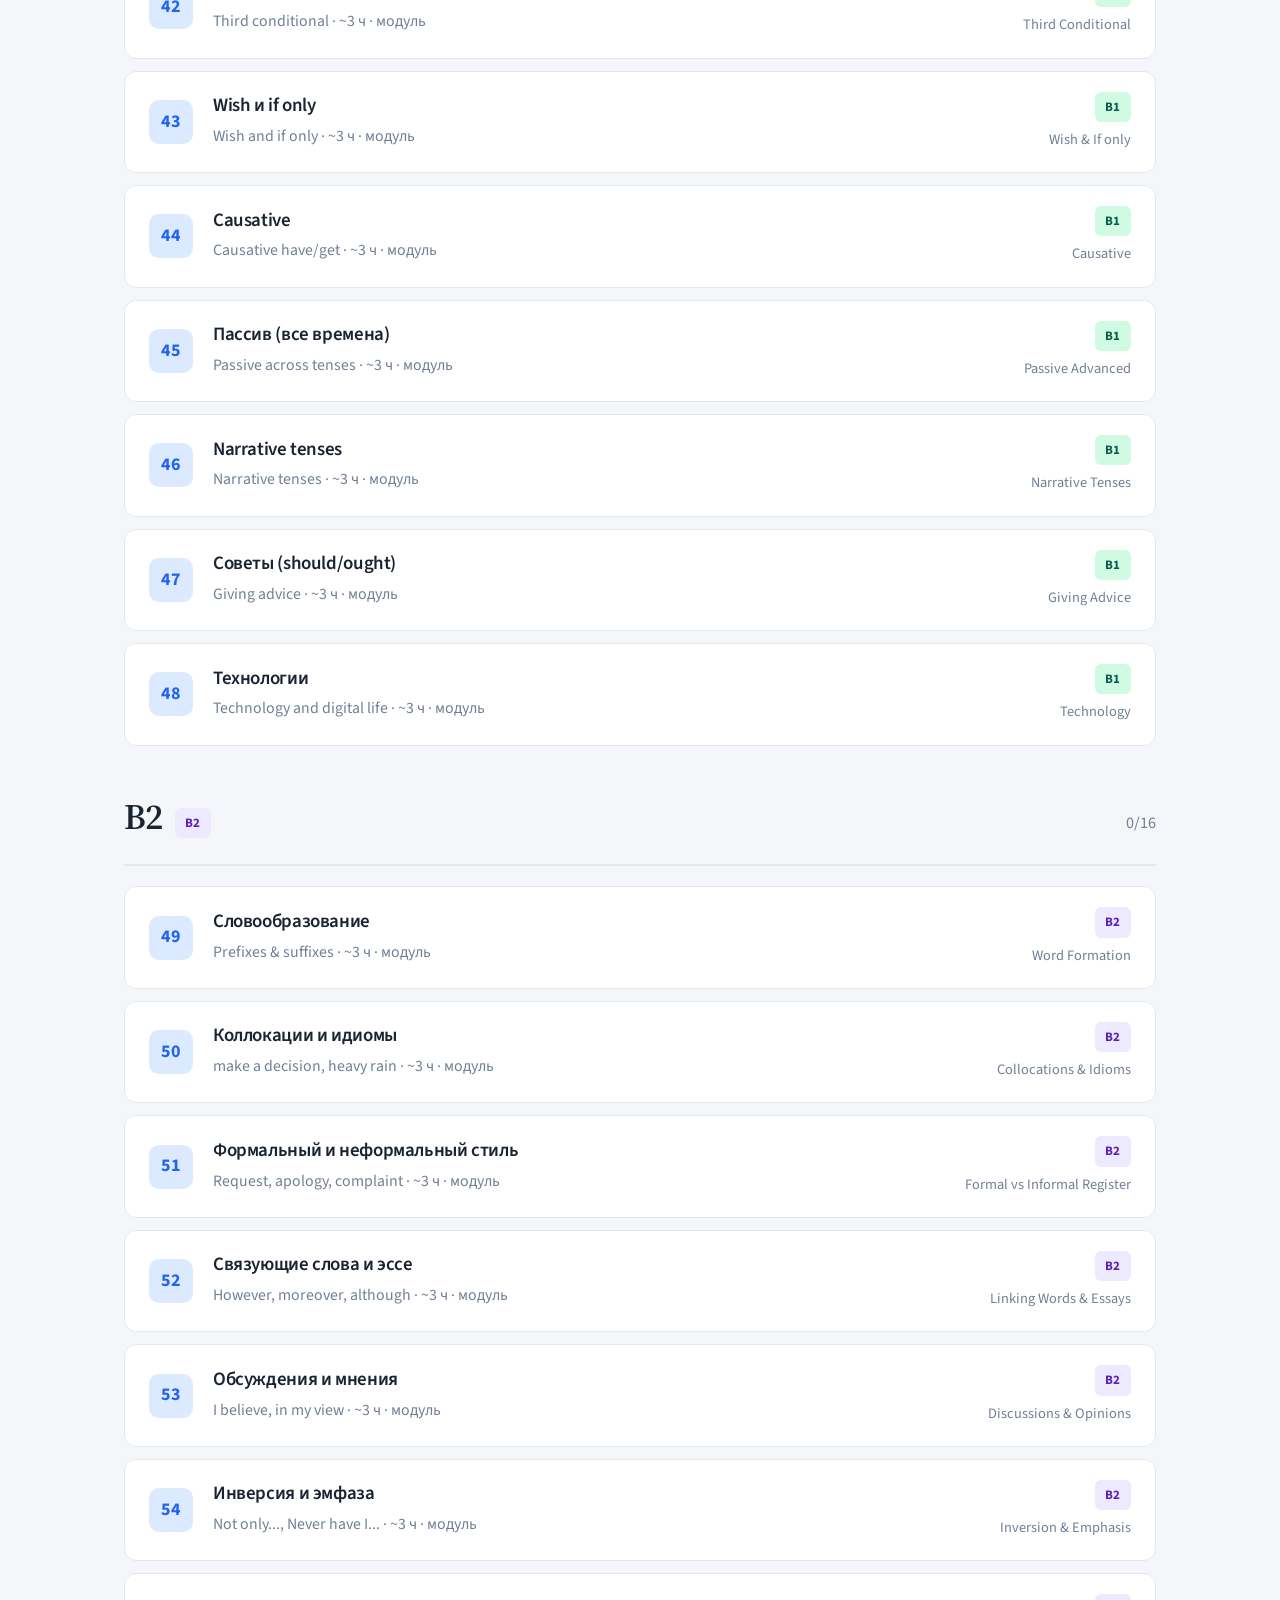
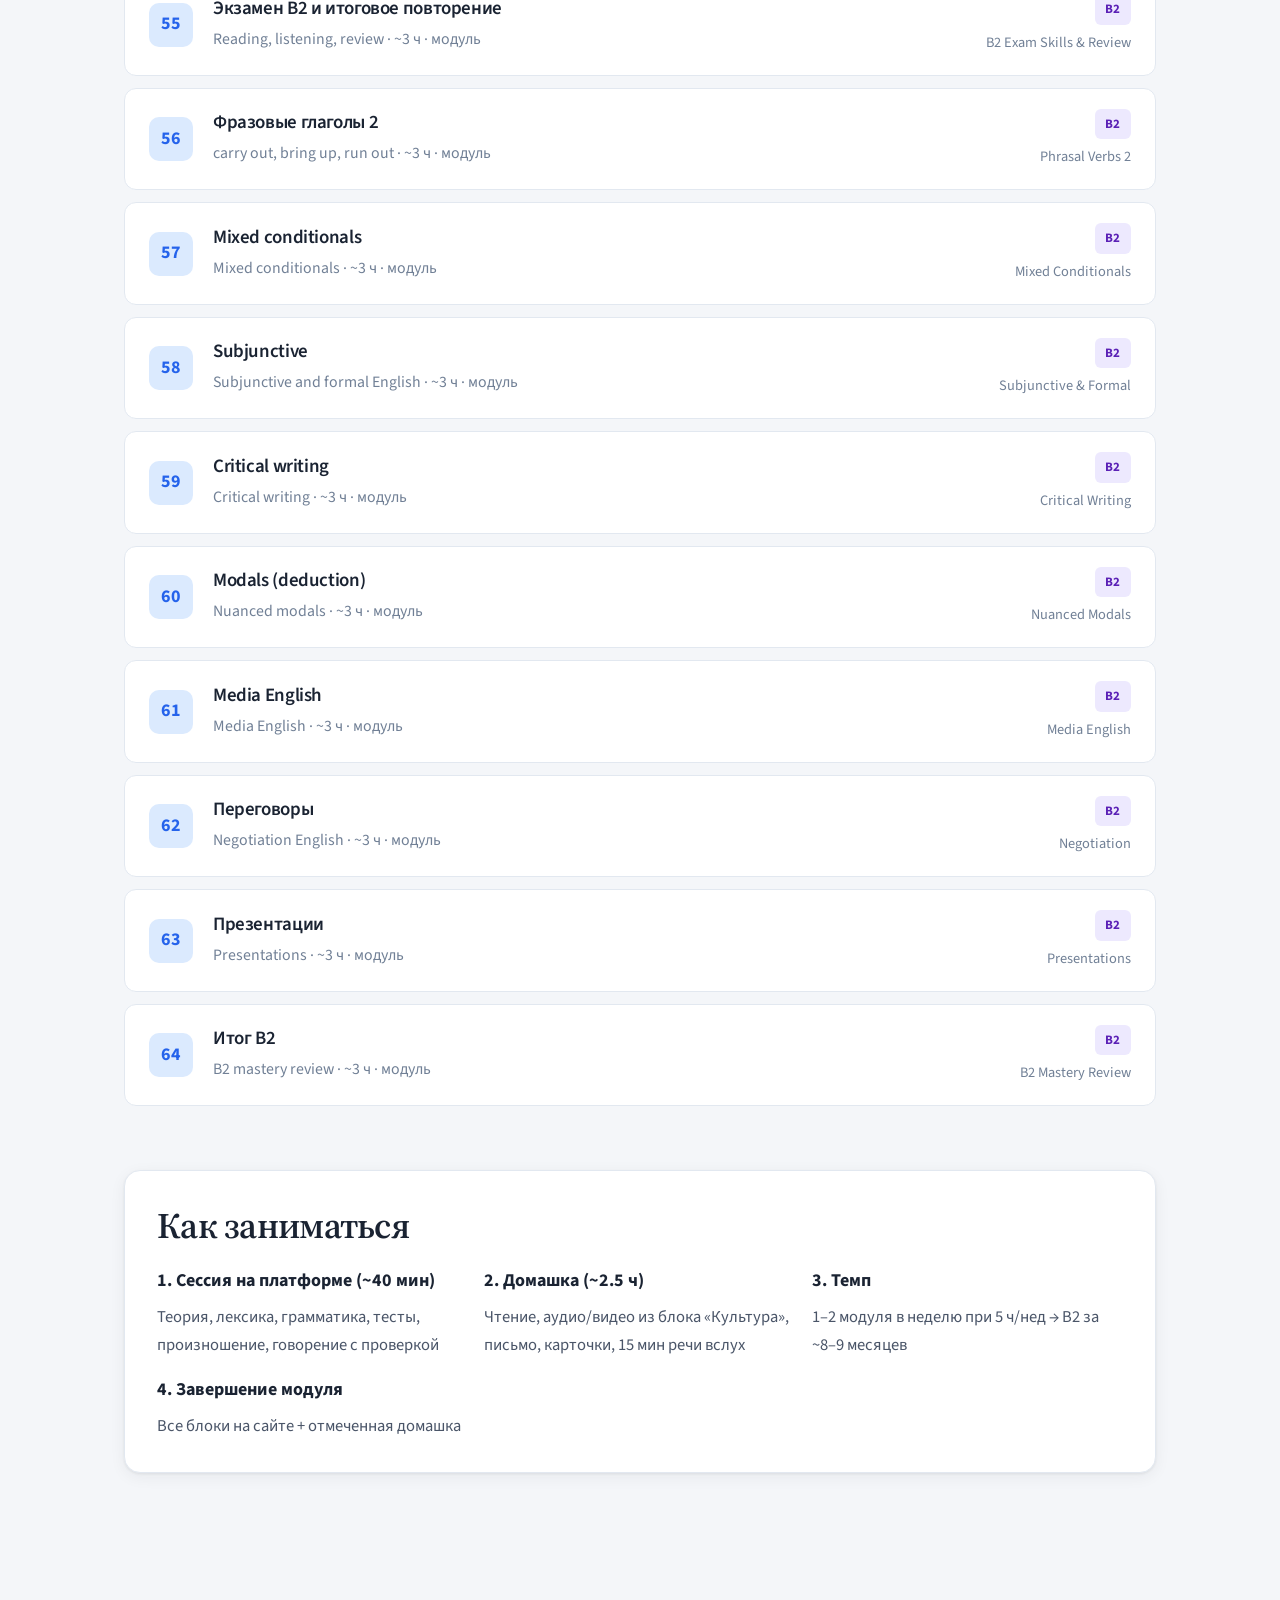
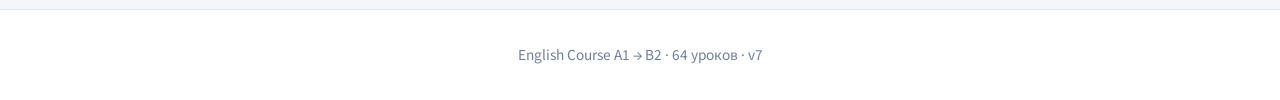
==== commit e52ca931: "Polish all 64 modules for native-speaker clarity and validation. Rewrite 32 filler lessons with real" ====
--- a/index.html
+++ b/index.html
@@ -9,7 +9,7 @@
   <link rel="preconnect" href="https://fonts.googleapis.com">
   <link rel="preconnect" href="https://fonts.gstatic.com" crossorigin>
   <link href="https://fonts.googleapis.com/css2?family=Source+Sans+3:ital,wght@0,400;0,500;0,600;0,700;1,400&family=Source+Serif+4:ital,wght@0,600;0,700;1,400&display=swap" rel="stylesheet">
-  <link rel="stylesheet" href="assets/course.css?v=6">
+  <link rel="stylesheet" href="assets/course.css?v=7">
 </head>
 <body>
   <div class="bg-accent"><div class="shape s1"></div><div class="shape s2"></div></div>
@@ -83,8 +83,8 @@
 
   <footer class="site-footer" id="footerSubtitle">English Course A1 → B2</footer>
 
-  <script src="assets/curriculum.js?v=6"></script>
-  <script src="assets/course.js?v=6"></script>
+  <script src="assets/curriculum.js?v=7"></script>
+  <script src="assets/course.js?v=7"></script>
   <script>renderIndex();</script>
 </body>
 </html>
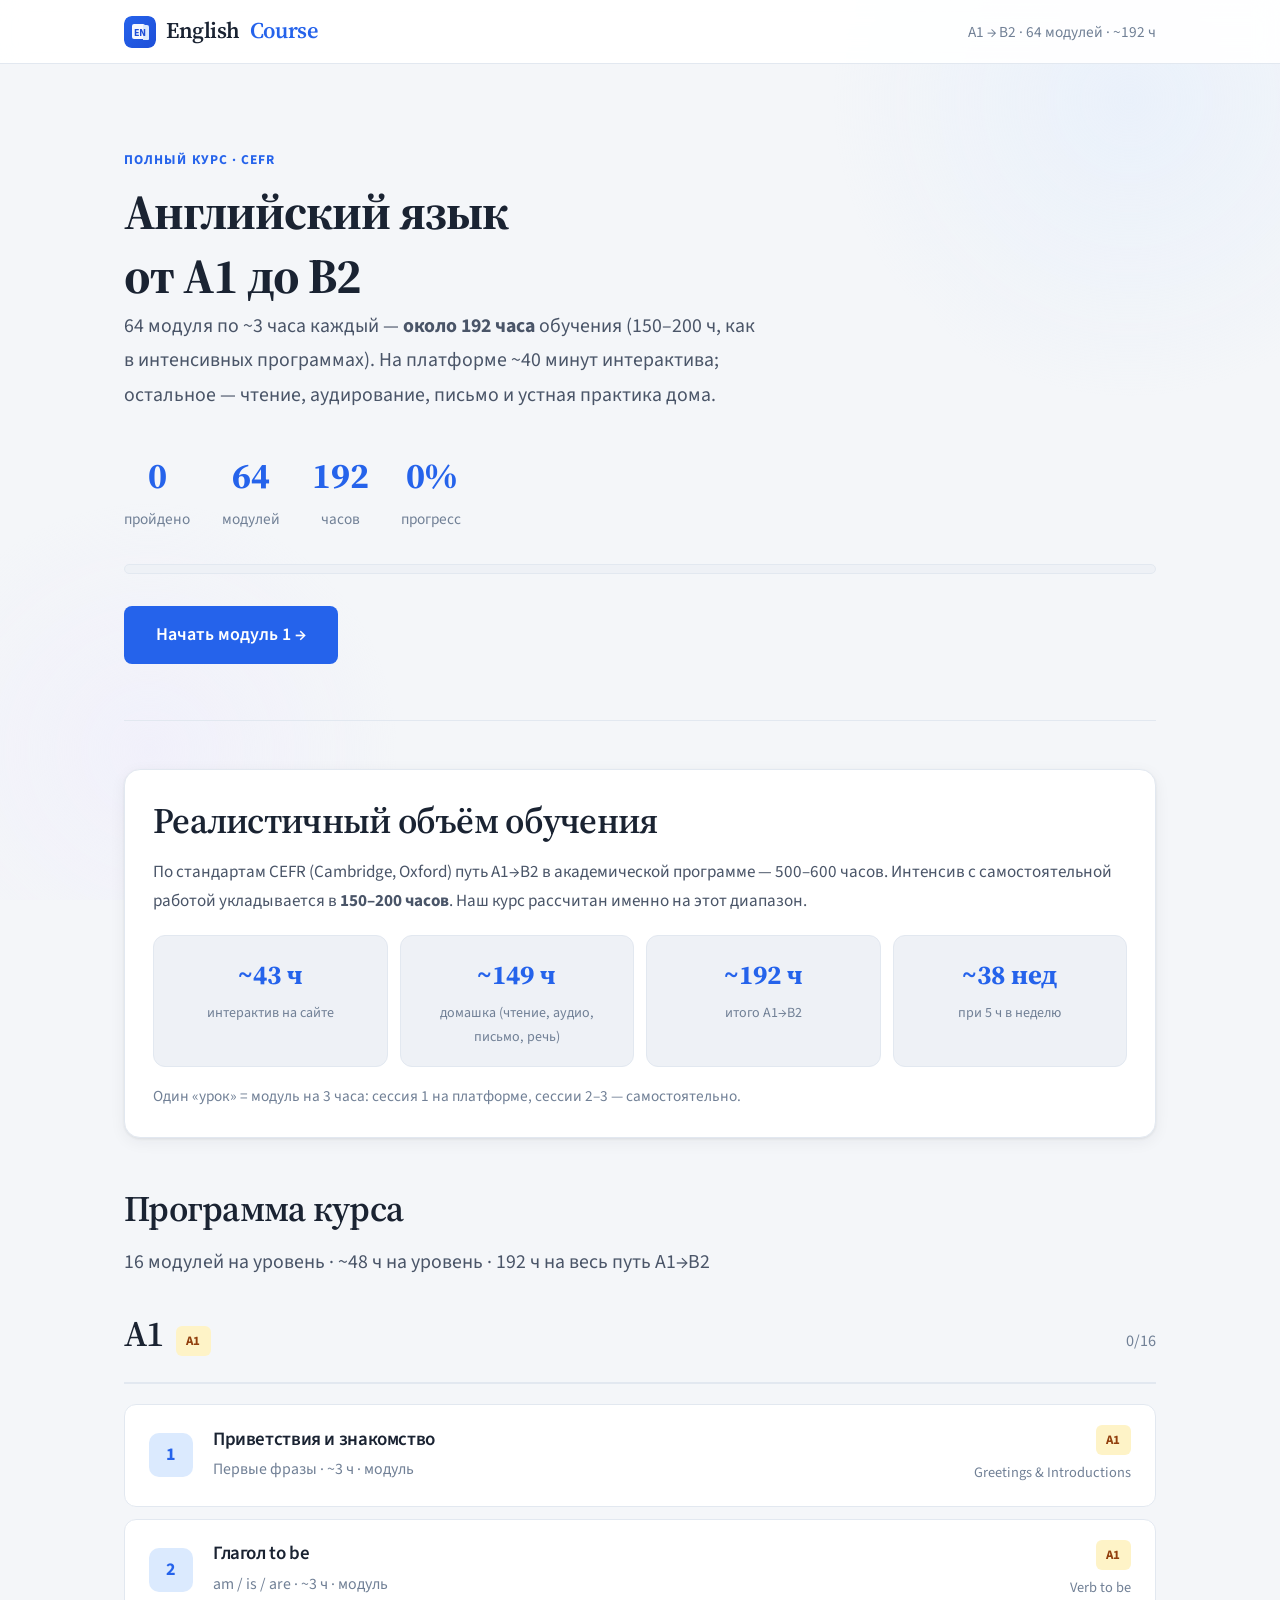
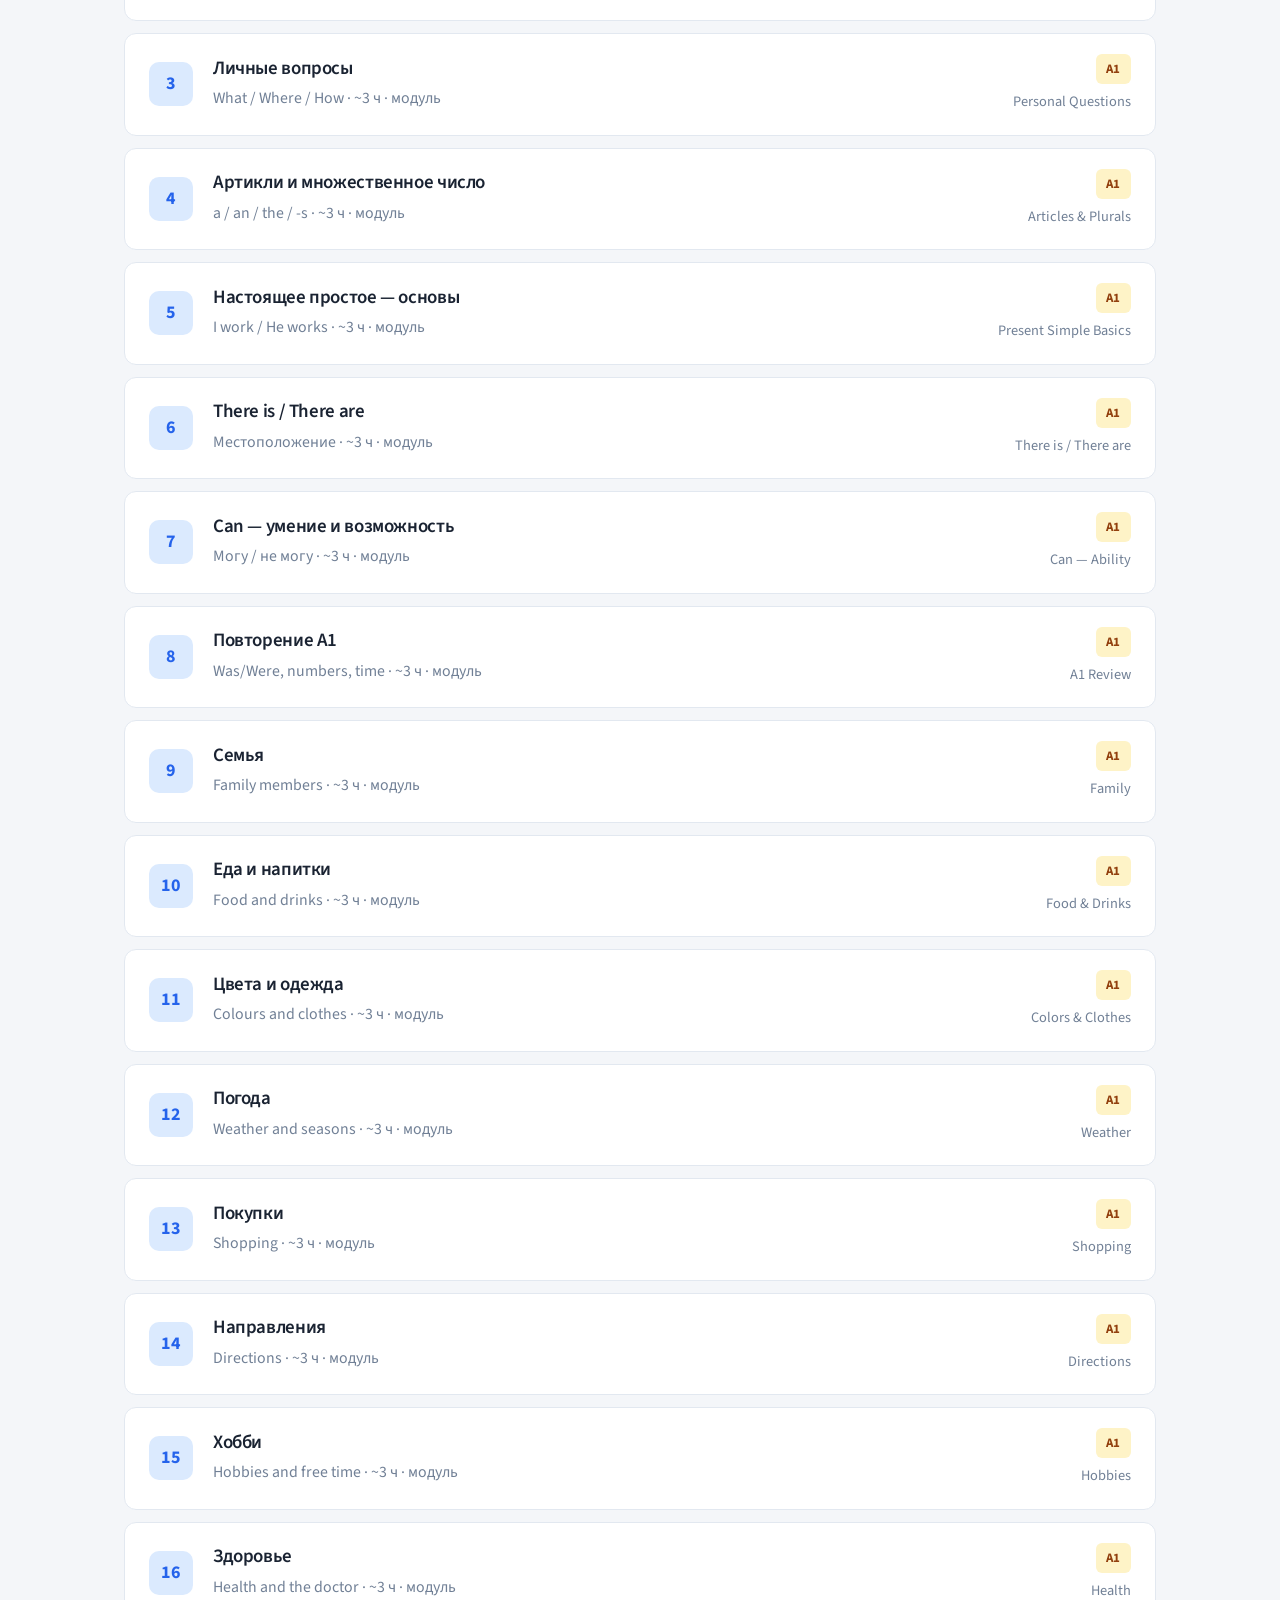
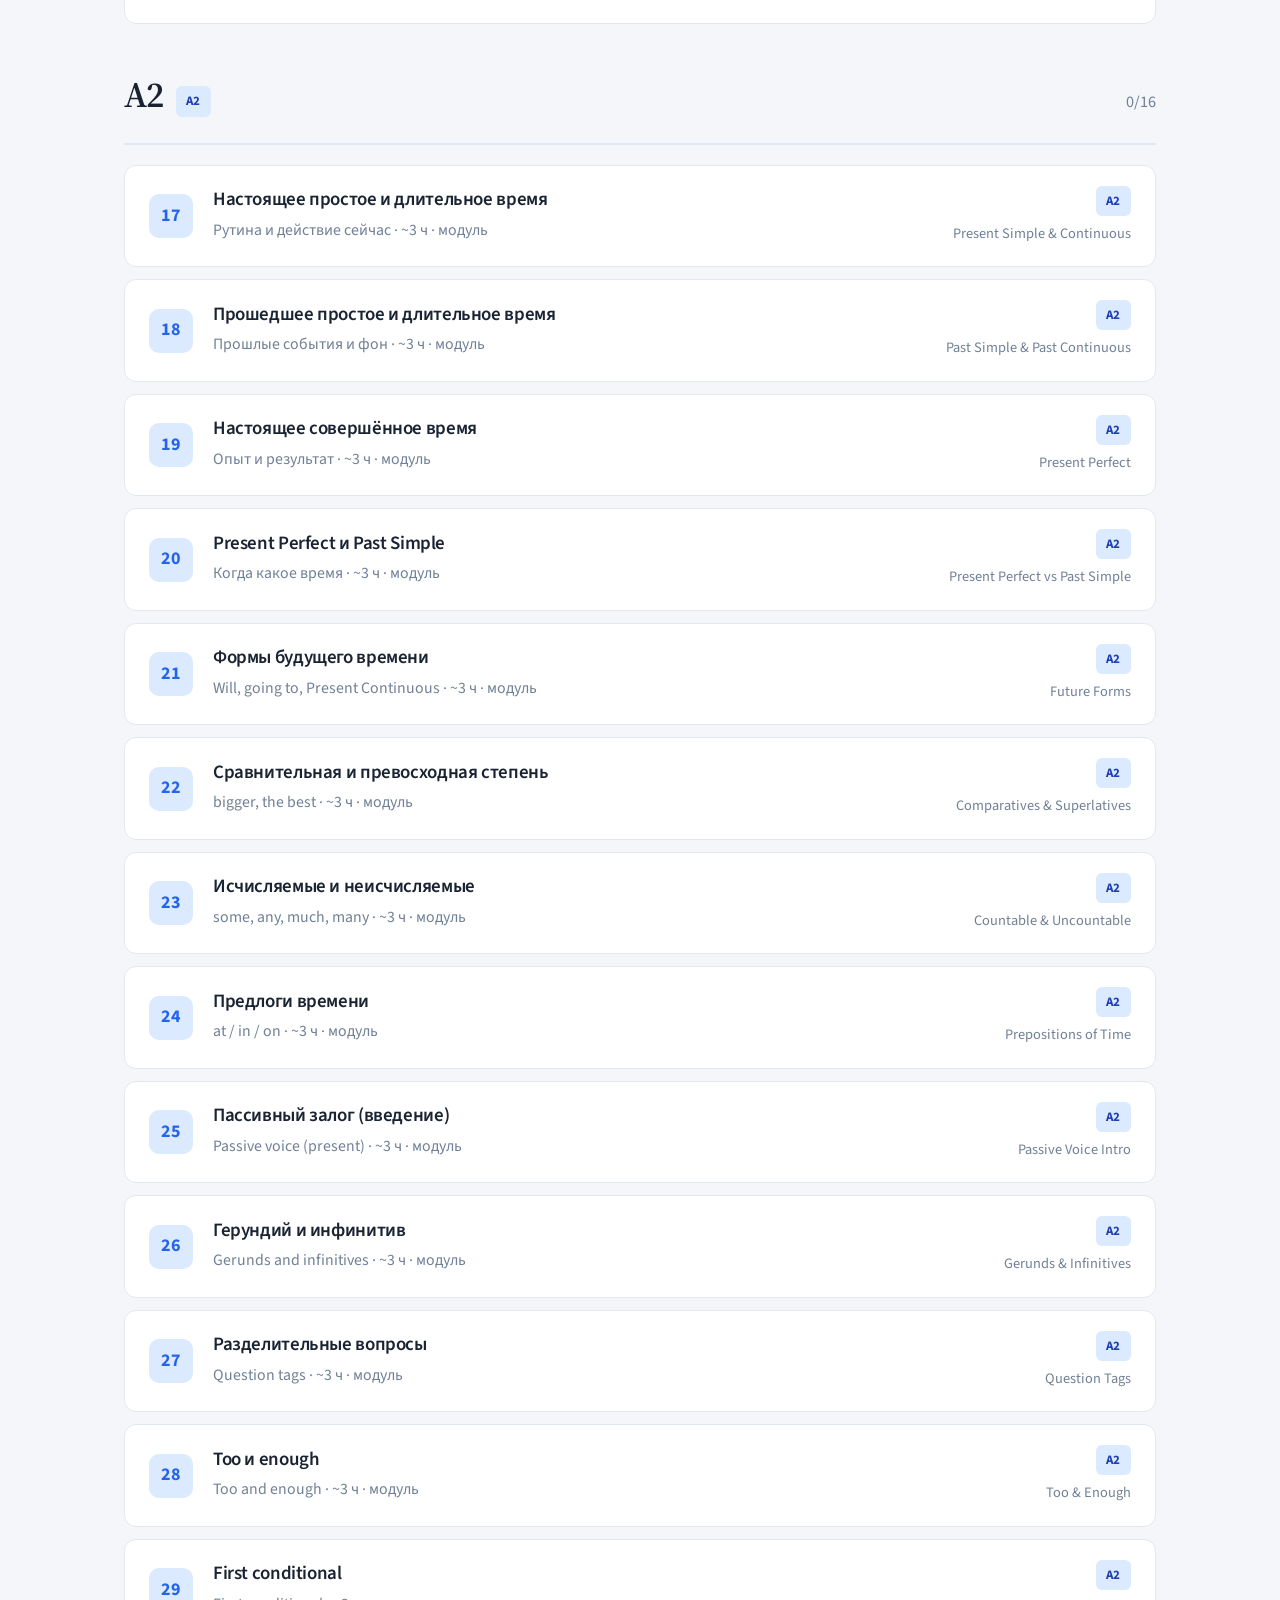
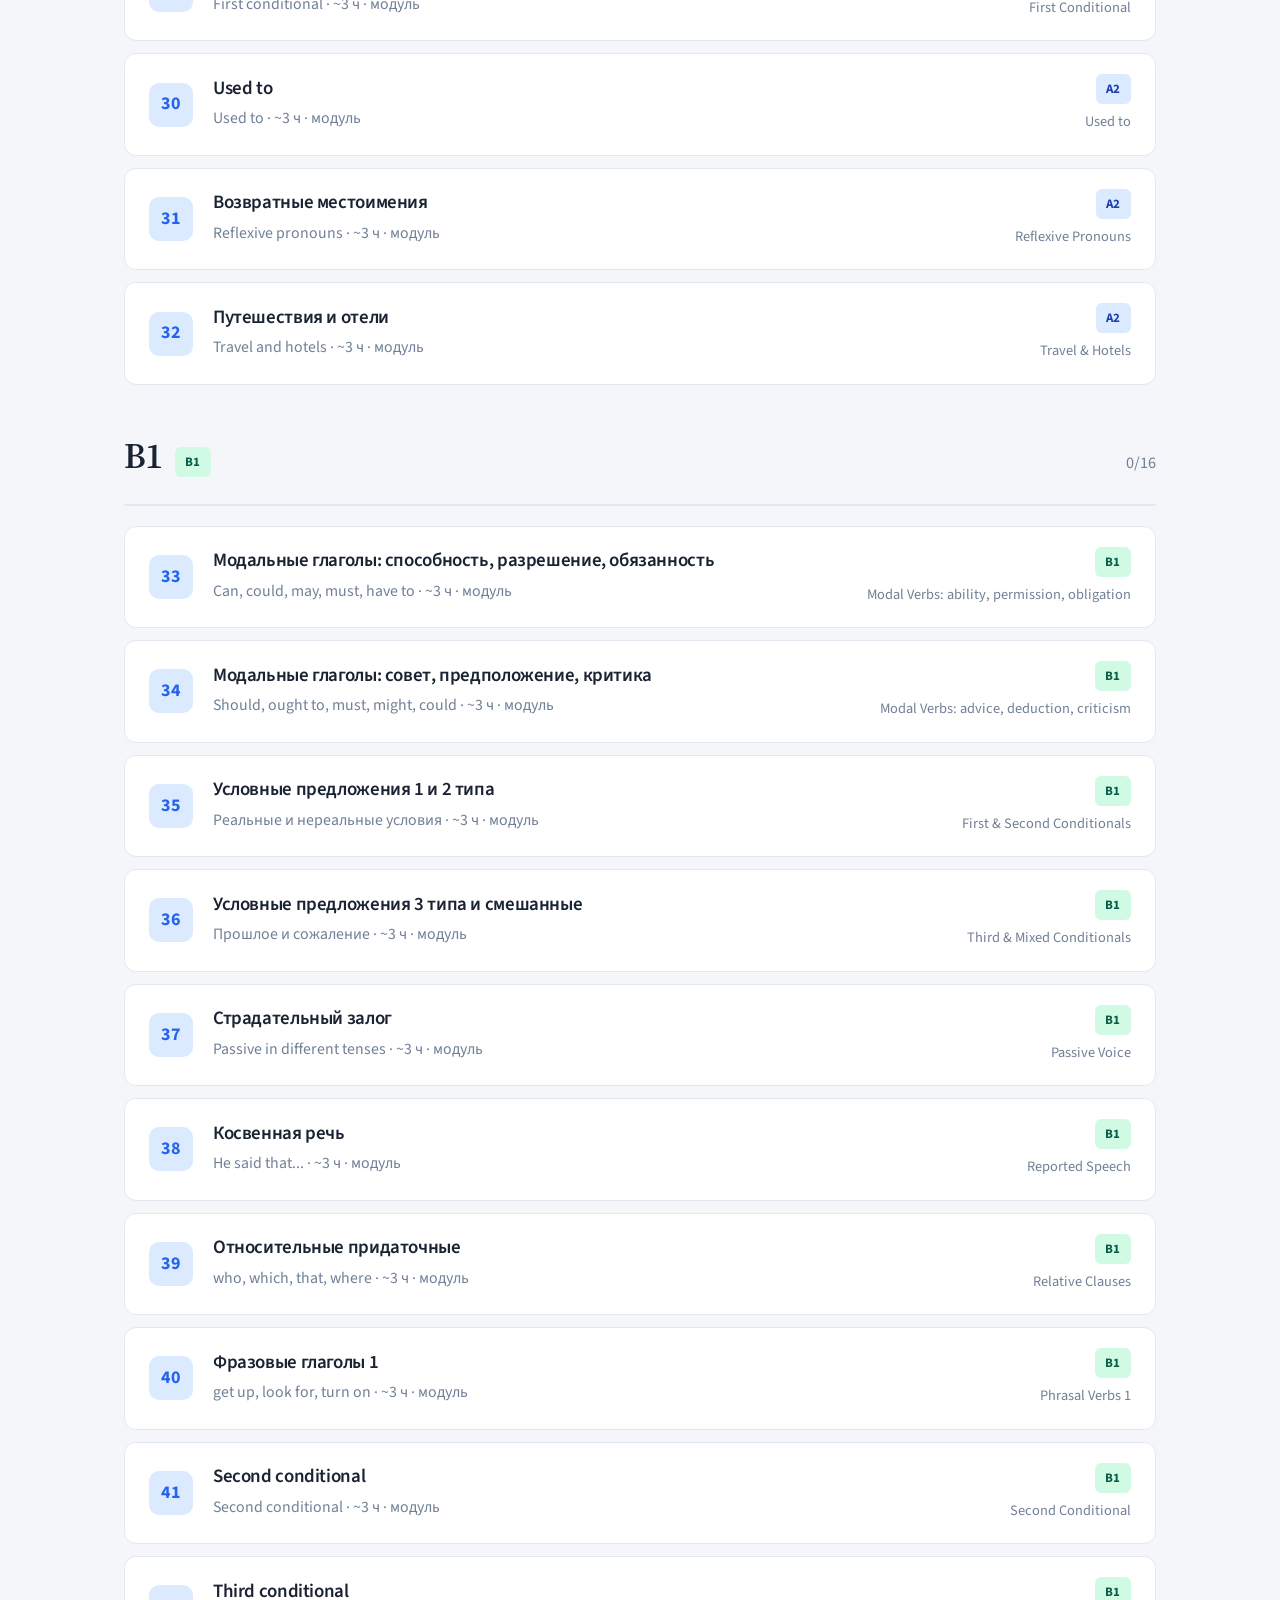
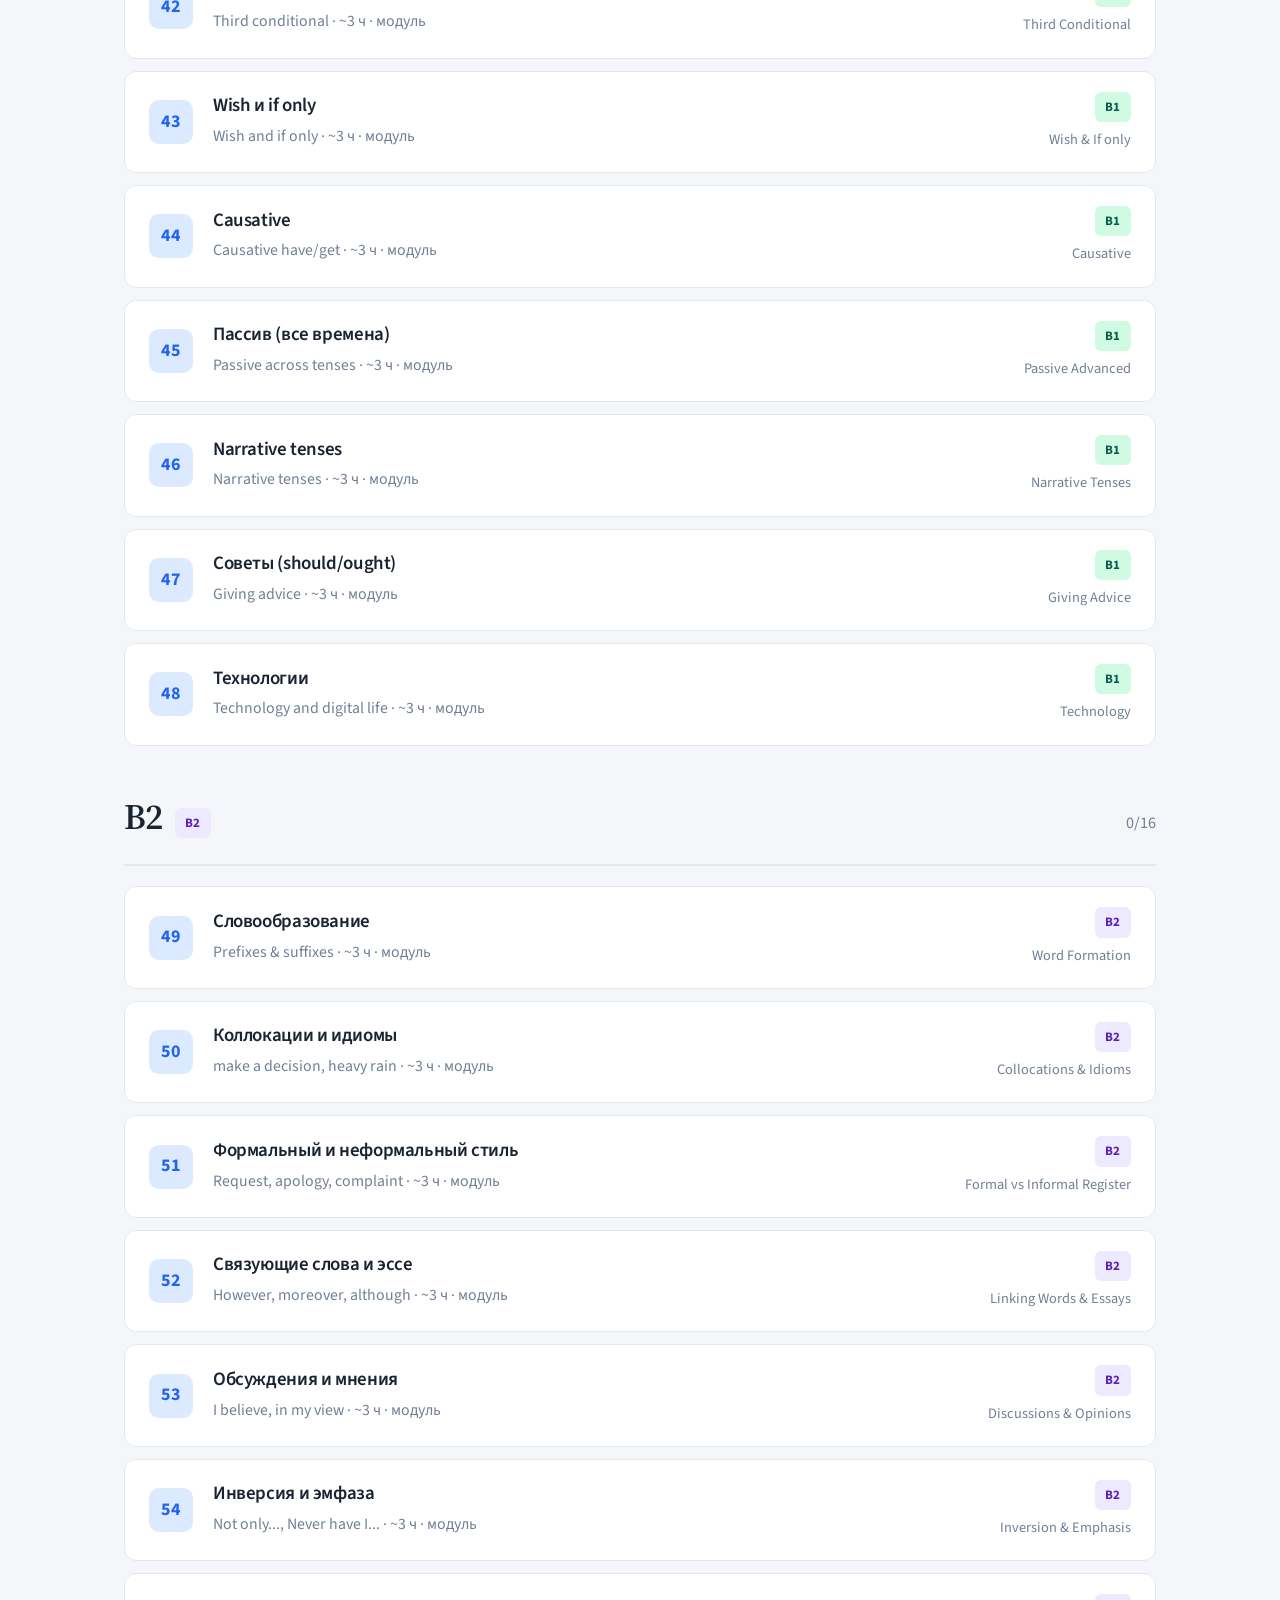
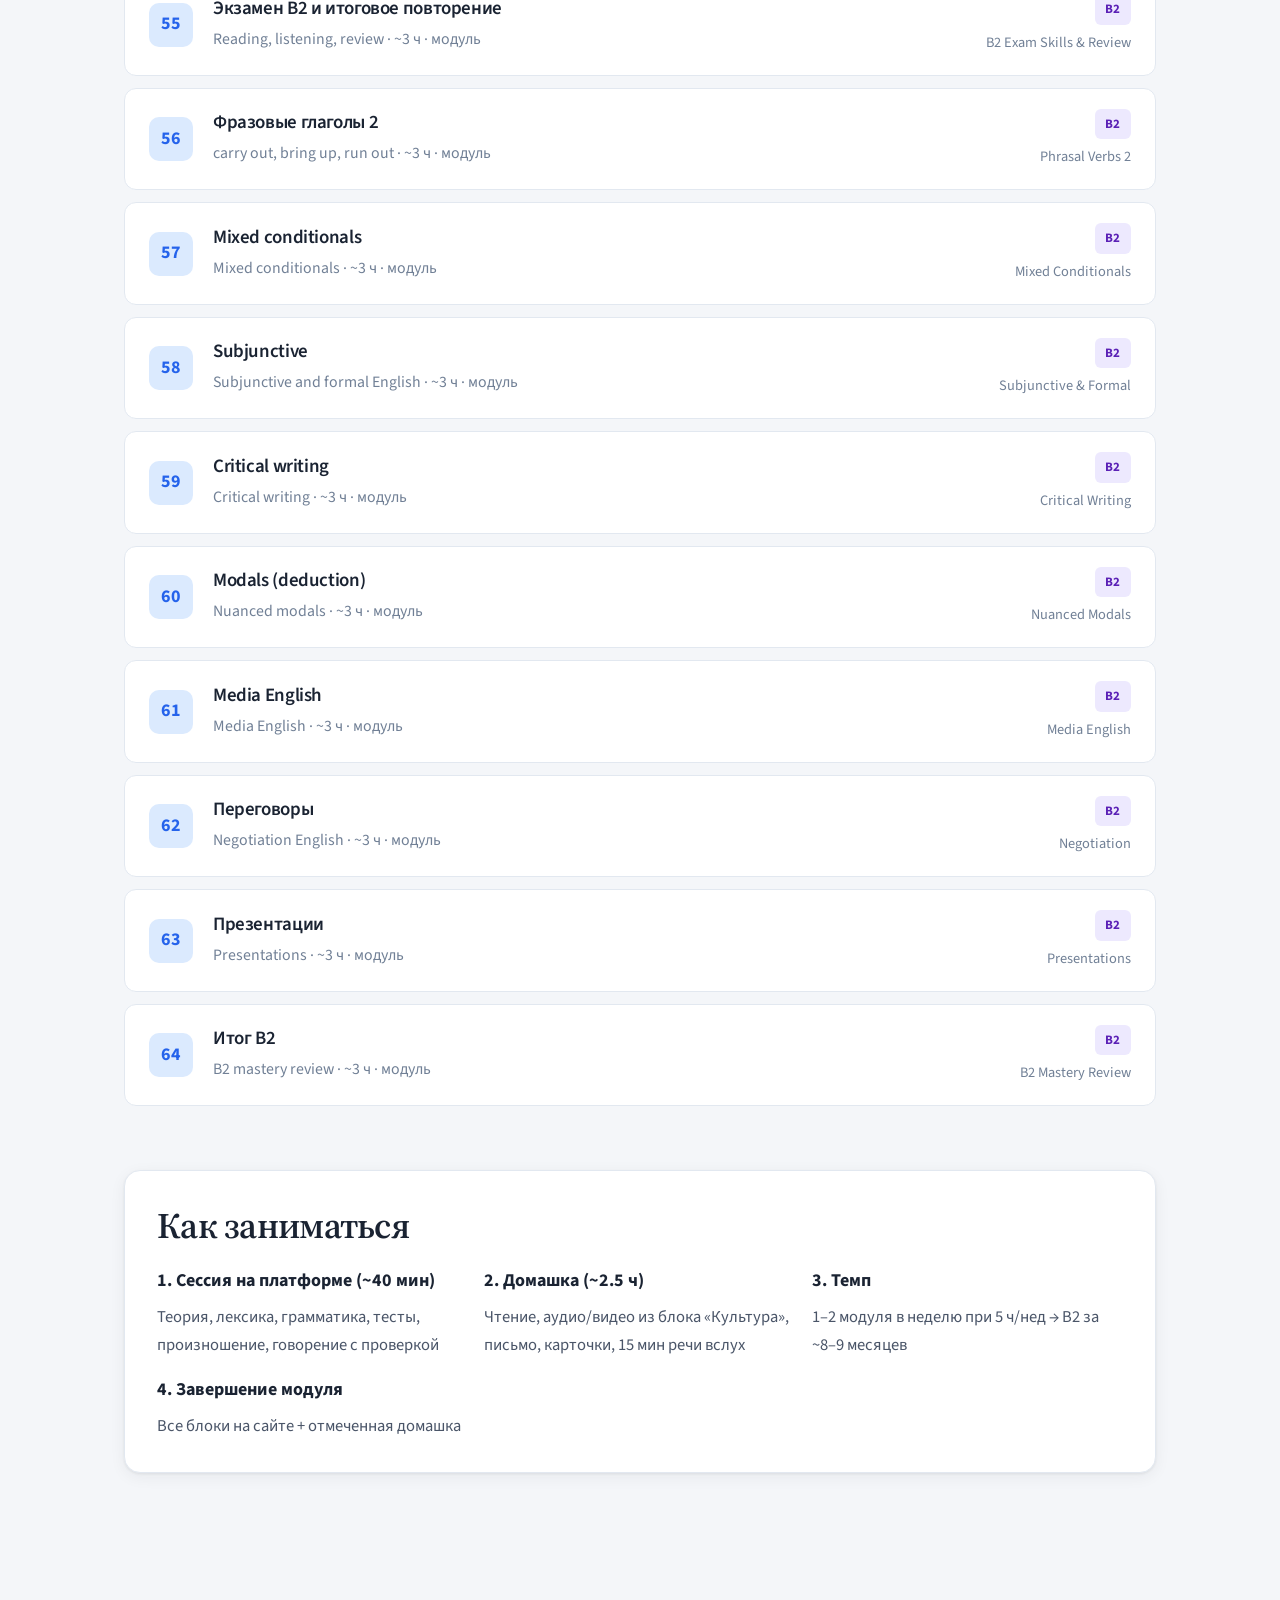
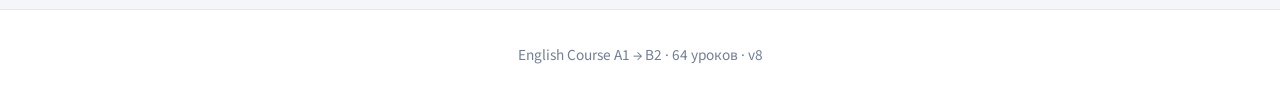
==== commit 93a4681b: "Eliminate cross-block sentence duplication and clarify B1 pathway. Unique flashcards, disjoint gramm" ====
--- a/index.html
+++ b/index.html
@@ -9,7 +9,7 @@
   <link rel="preconnect" href="https://fonts.googleapis.com">
   <link rel="preconnect" href="https://fonts.gstatic.com" crossorigin>
   <link href="https://fonts.googleapis.com/css2?family=Source+Sans+3:ital,wght@0,400;0,500;0,600;0,700;1,400&family=Source+Serif+4:ital,wght@0,600;0,700;1,400&display=swap" rel="stylesheet">
-  <link rel="stylesheet" href="assets/course.css?v=7">
+  <link rel="stylesheet" href="assets/course.css?v=8">
 </head>
 <body>
   <div class="bg-accent"><div class="shape s1"></div><div class="shape s2"></div></div>
@@ -83,8 +83,8 @@
 
   <footer class="site-footer" id="footerSubtitle">English Course A1 → B2</footer>
 
-  <script src="assets/curriculum.js?v=7"></script>
-  <script src="assets/course.js?v=7"></script>
+  <script src="assets/curriculum.js?v=8"></script>
+  <script src="assets/course.js?v=8"></script>
   <script>renderIndex();</script>
 </body>
 </html>
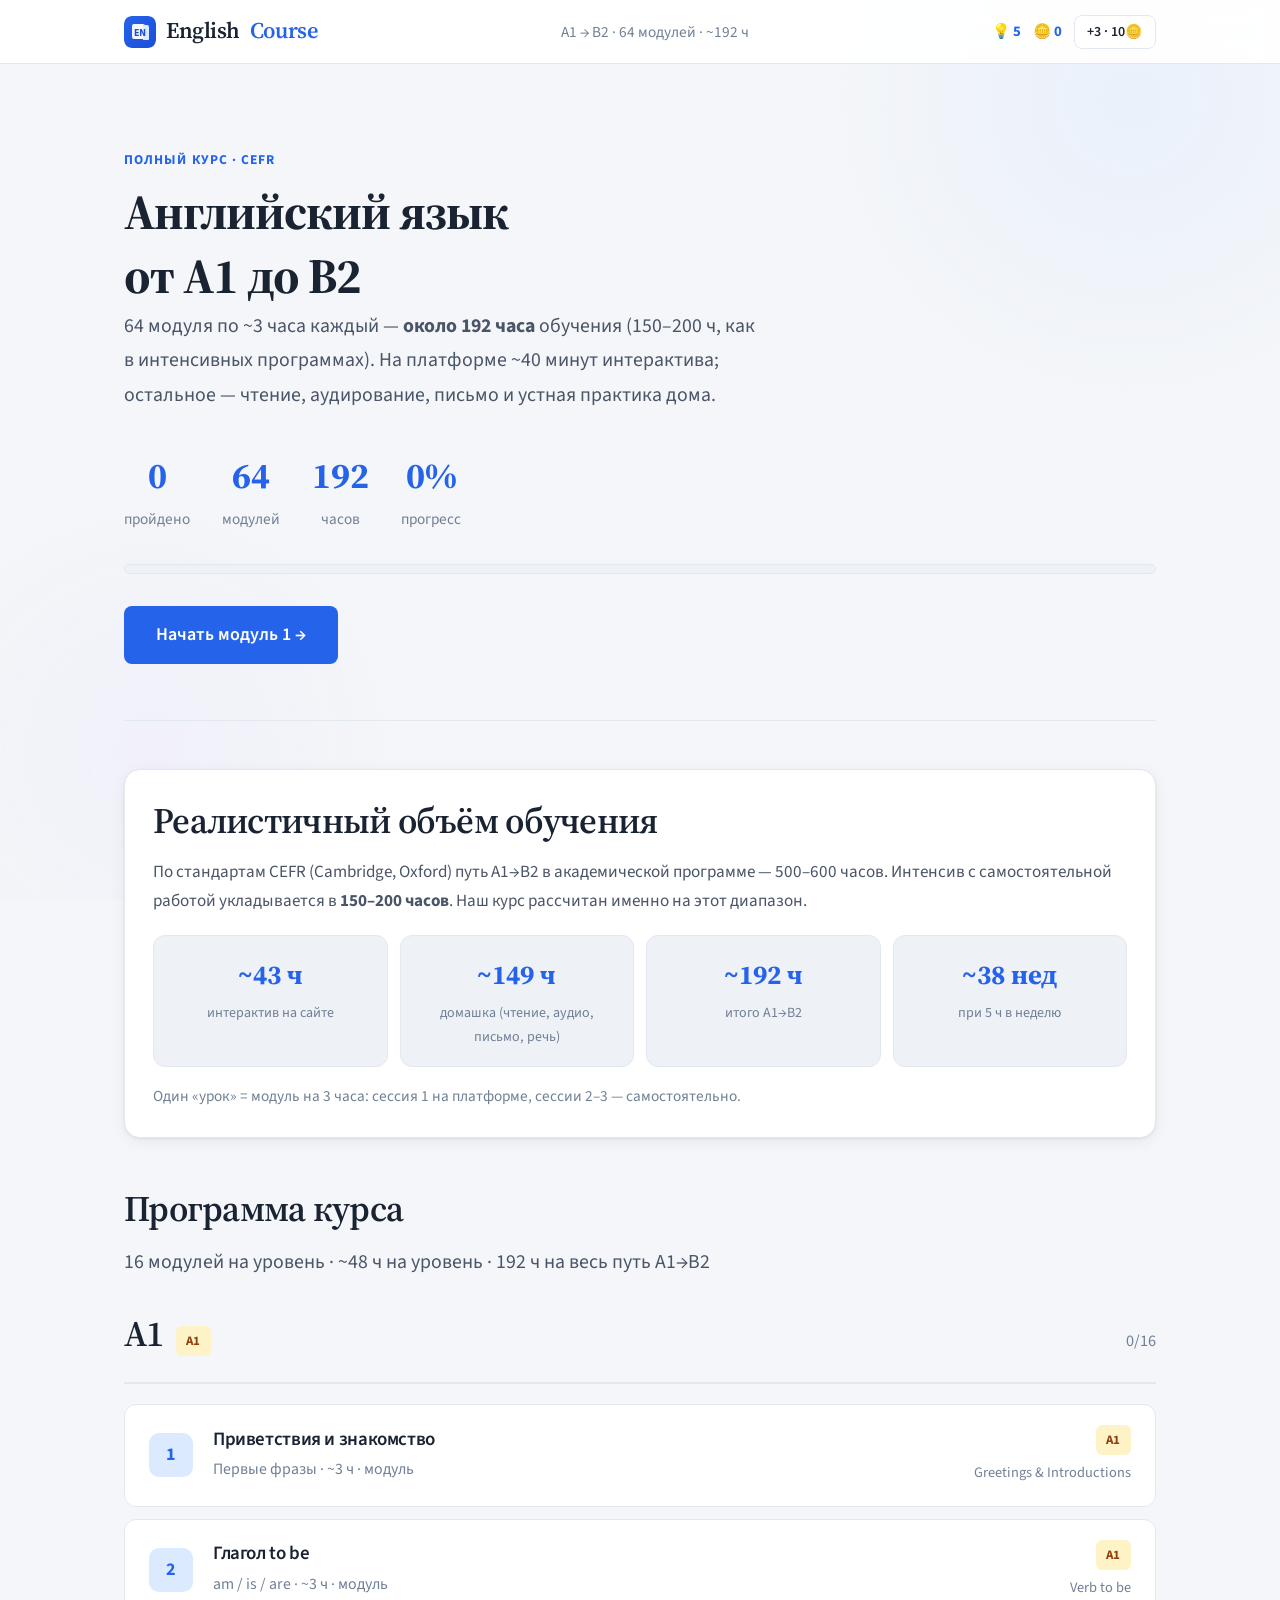
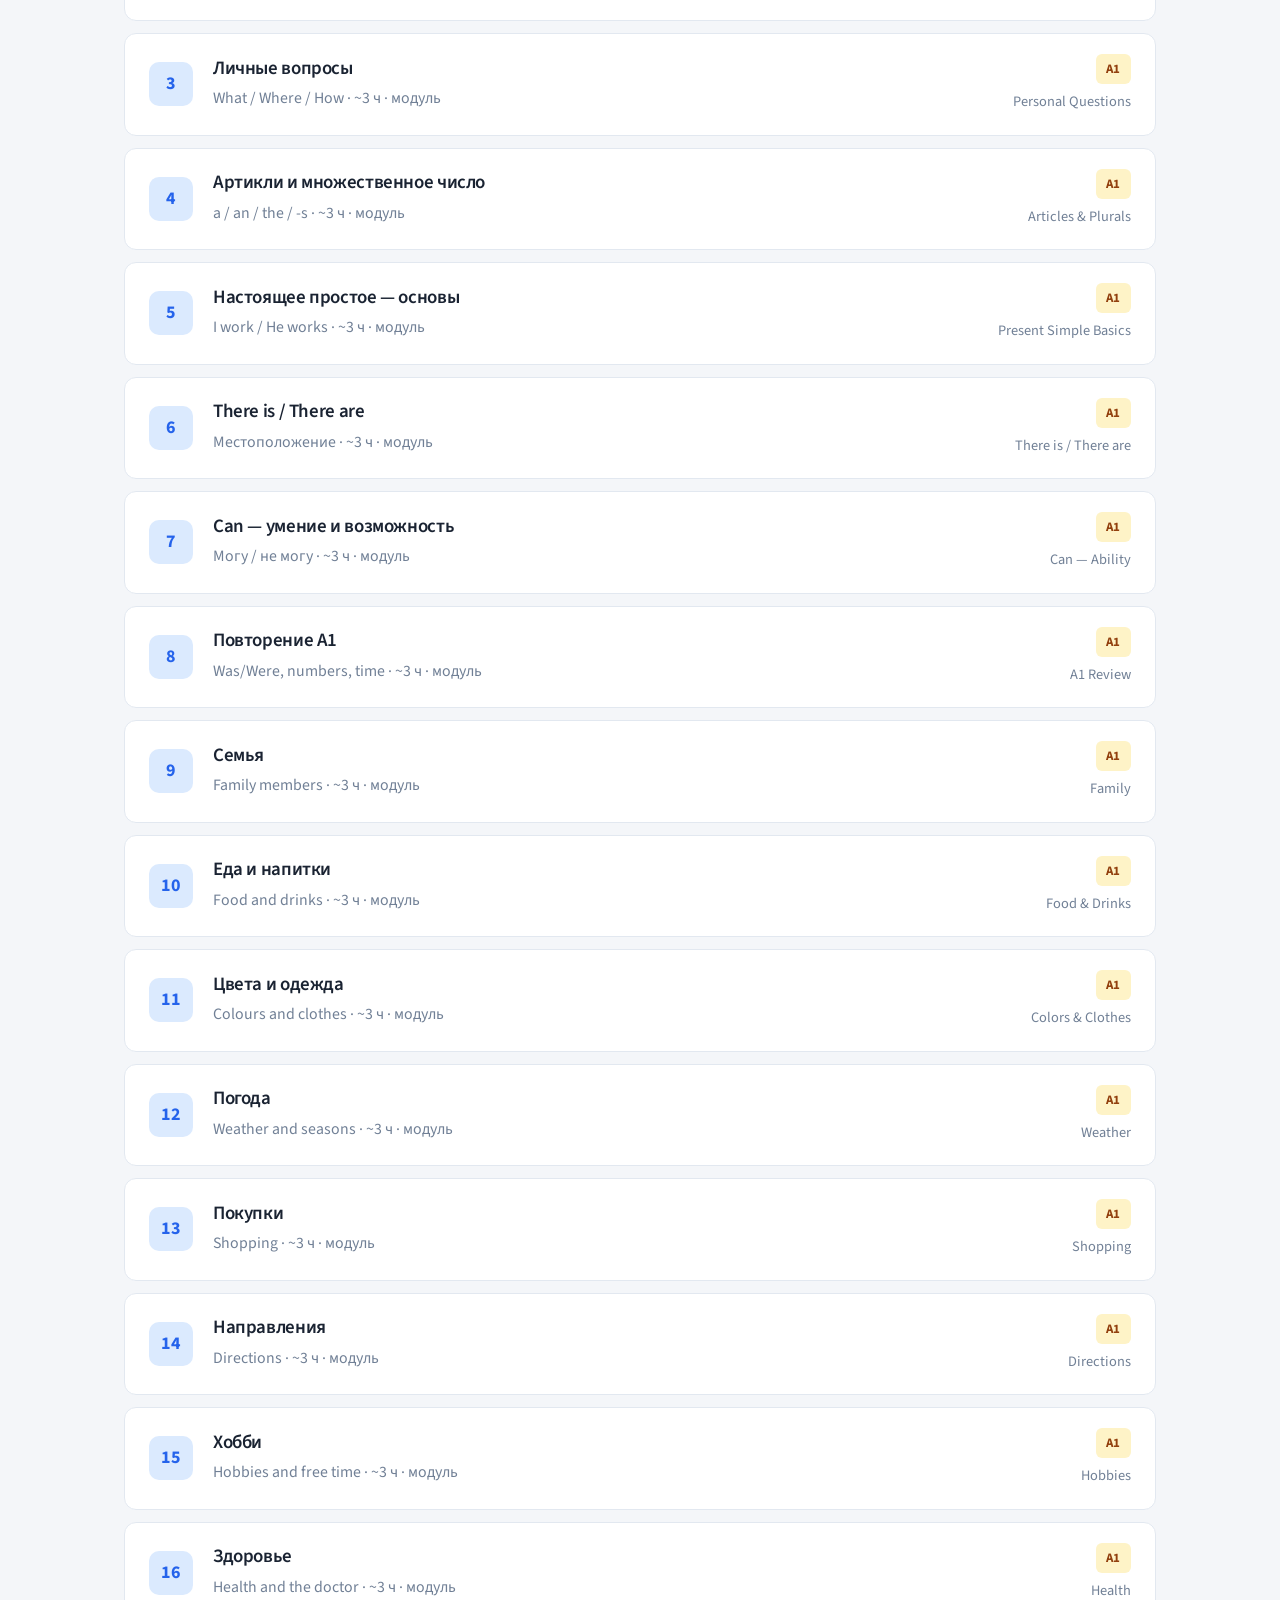
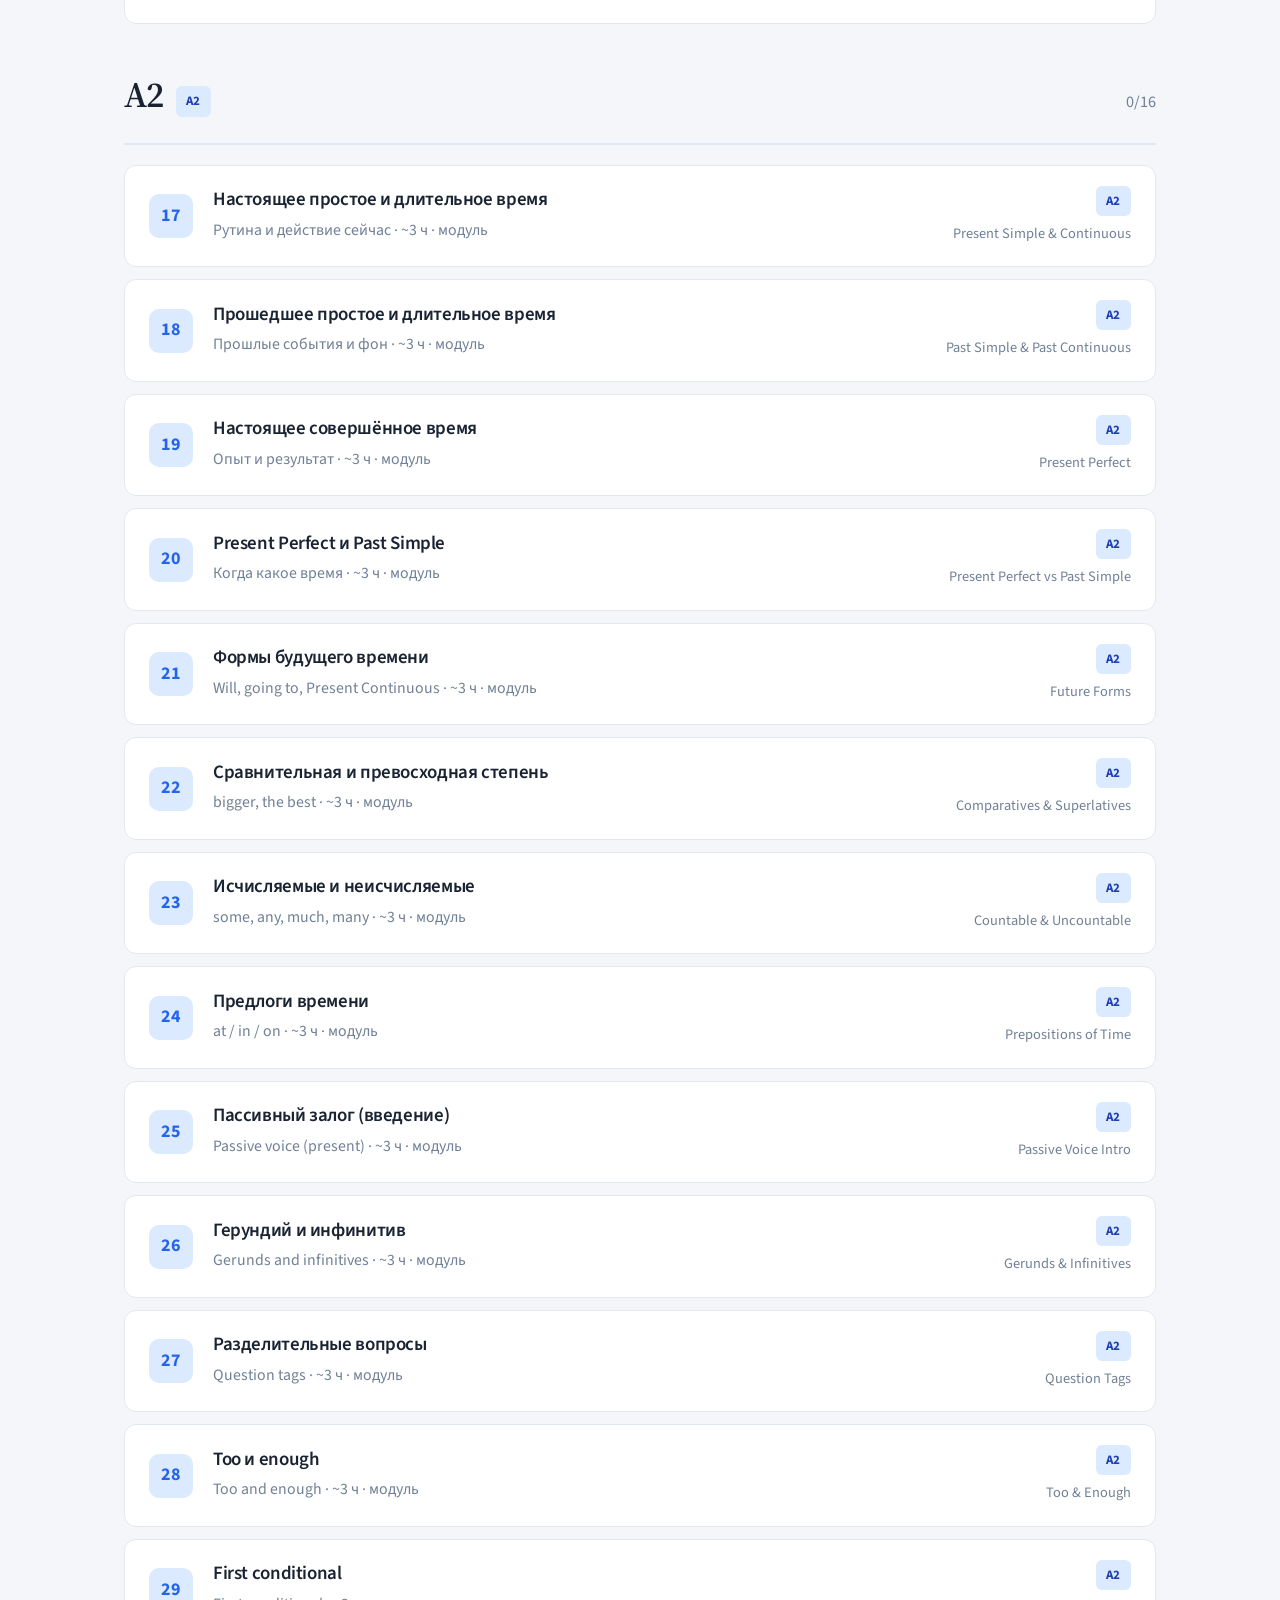
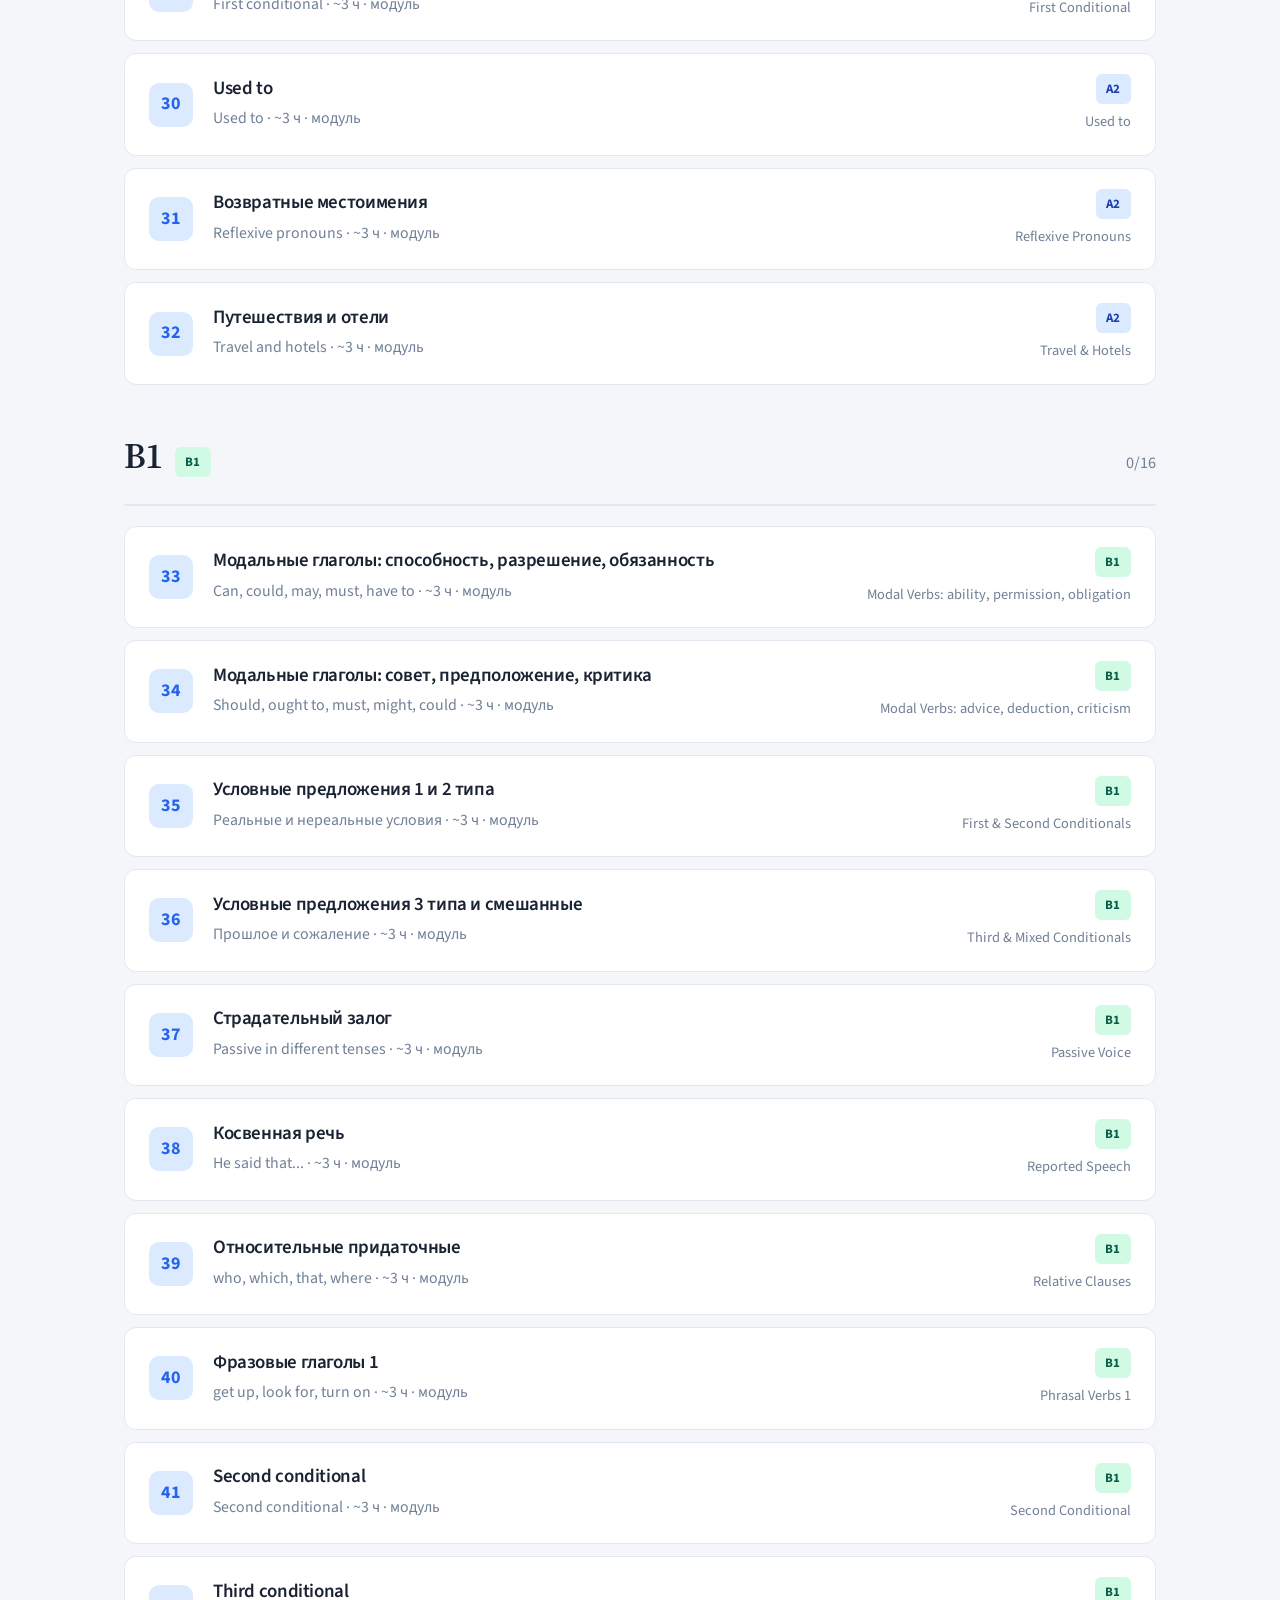
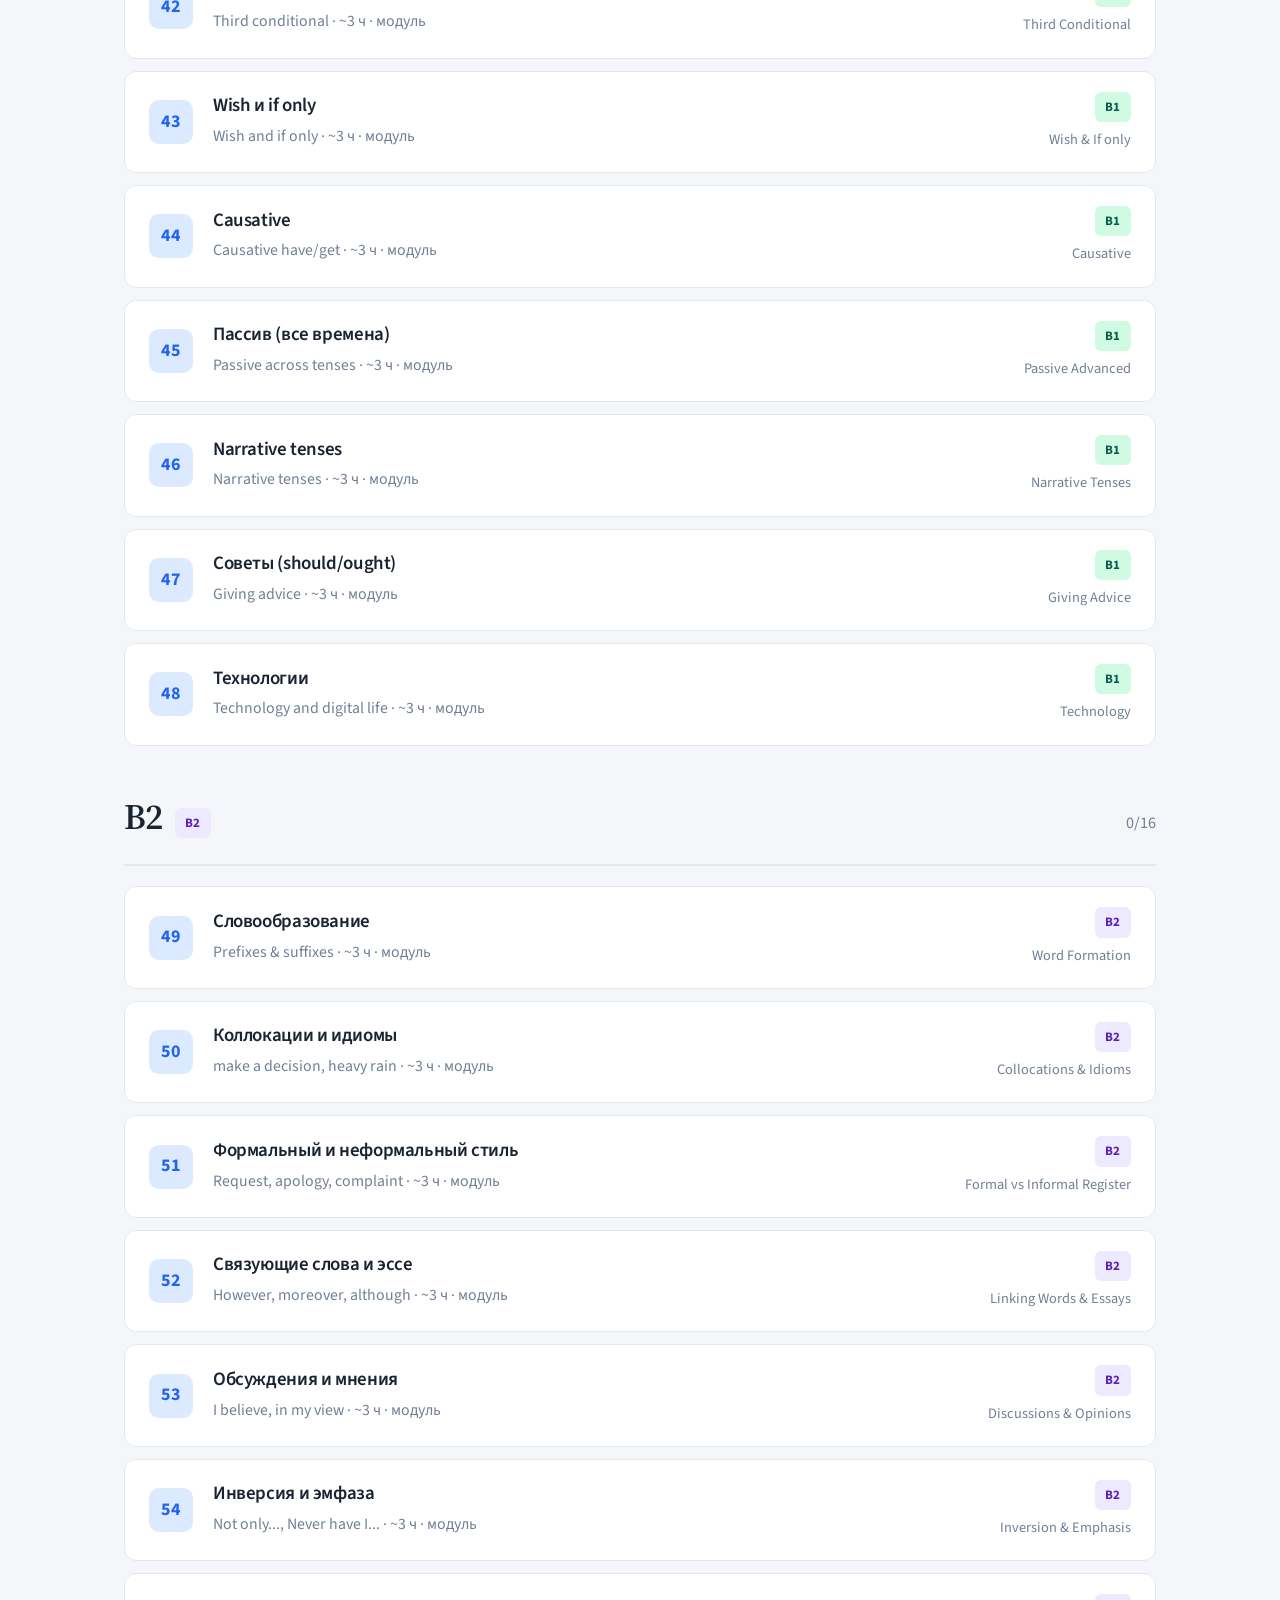
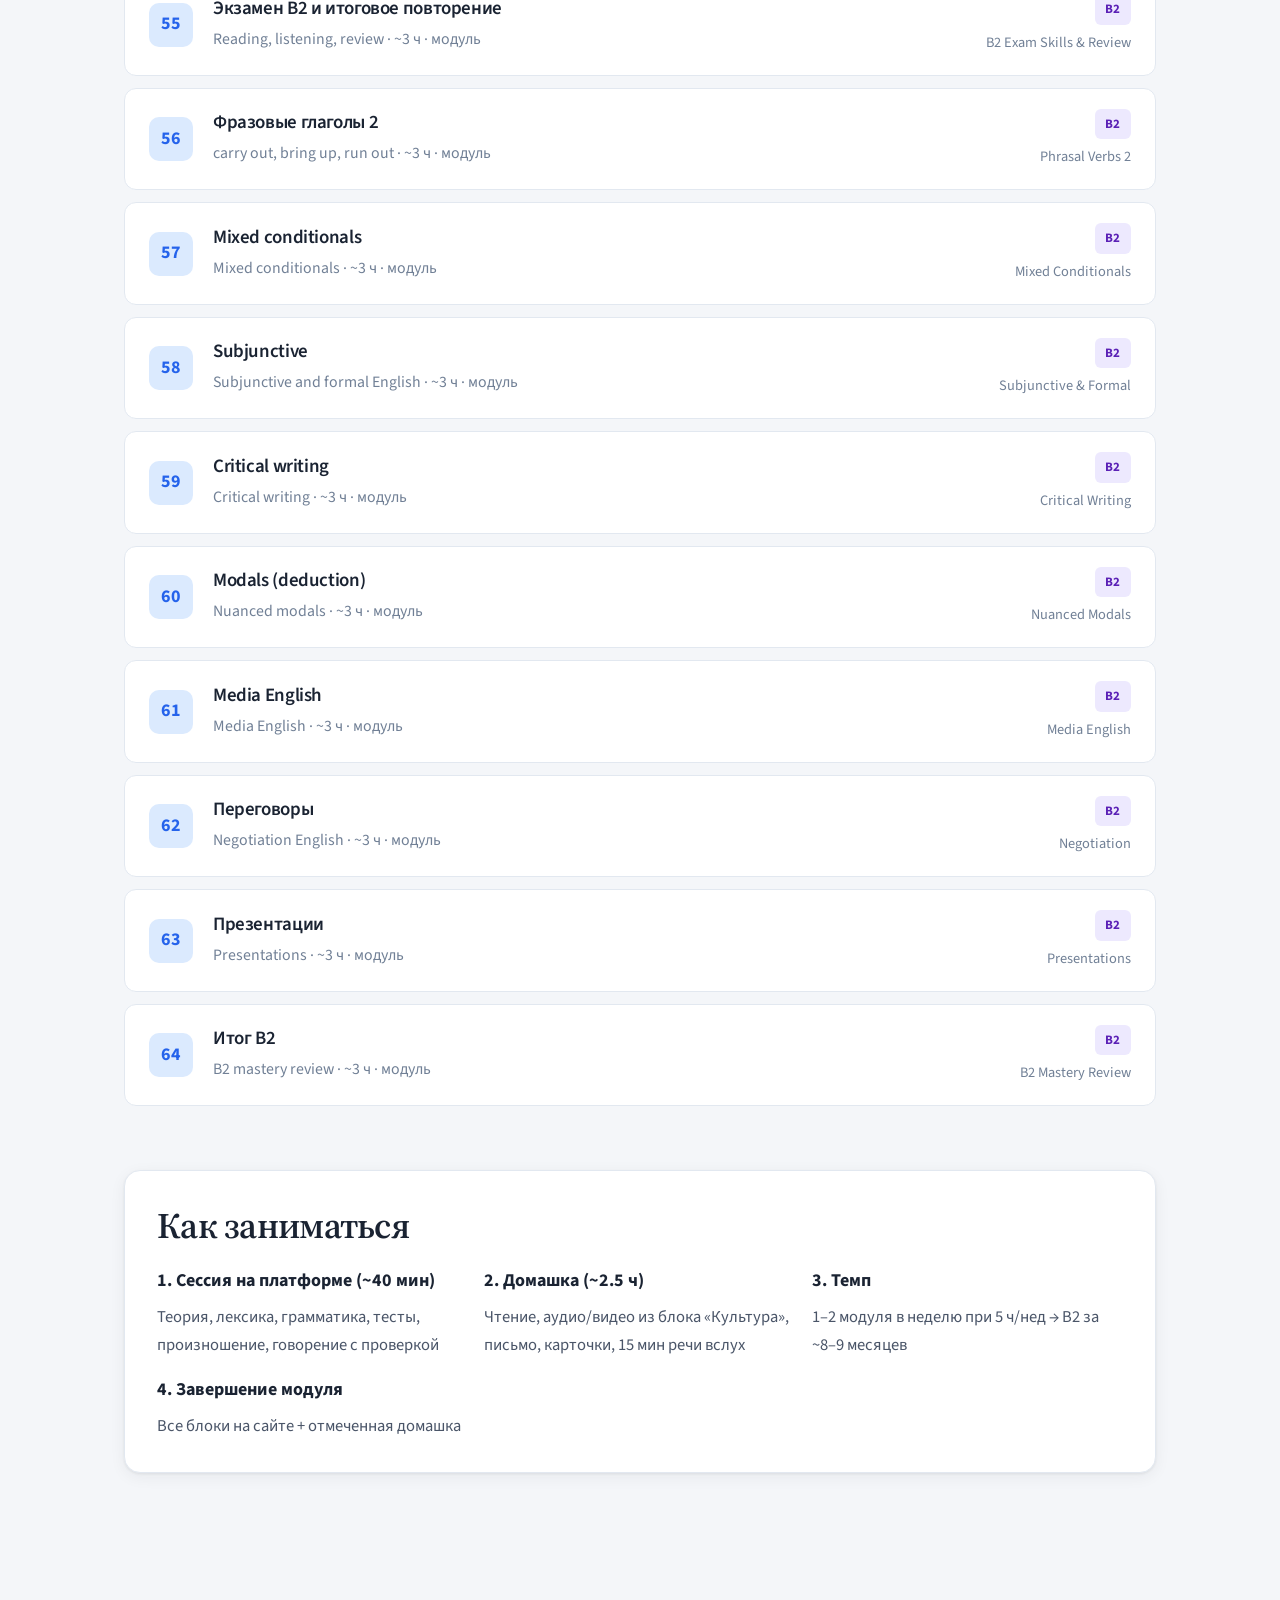
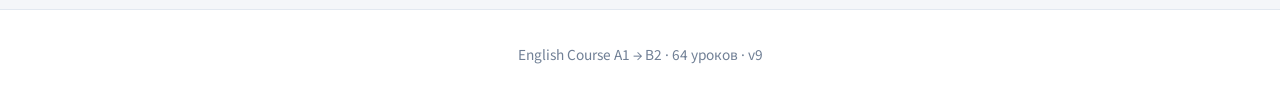
==== commit c9ce1140: "Fix answer validation, persist lesson progress, and add hint economy. Allow retries until correct, c" ====
--- a/index.html
+++ b/index.html
@@ -9,7 +9,7 @@
   <link rel="preconnect" href="https://fonts.googleapis.com">
   <link rel="preconnect" href="https://fonts.gstatic.com" crossorigin>
   <link href="https://fonts.googleapis.com/css2?family=Source+Sans+3:ital,wght@0,400;0,500;0,600;0,700;1,400&family=Source+Serif+4:ital,wght@0,600;0,700;1,400&display=swap" rel="stylesheet">
-  <link rel="stylesheet" href="assets/course.css?v=8">
+  <link rel="stylesheet" href="assets/course.css?v=9">
 </head>
 <body>
   <div class="bg-accent"><div class="shape s1"></div><div class="shape s2"></div></div>
@@ -21,6 +21,11 @@
         English <span>Course</span>
       </a>
       <span id="courseSubtitle" style="font-size:0.85rem;color:var(--text-muted)">A1 → B2</span>
+      <div class="wallet-bar wallet-bar-compact" id="walletBar">
+        <span class="wallet-item" title="Подсказки">💡 <strong id="hintBalance">5</strong></span>
+        <span class="wallet-item" title="Монеты">🪙 <strong id="coinBalance">0</strong></span>
+        <button type="button" class="btn btn-secondary btn-sm" id="buyHintsBtn">+3 · 10🪙</button>
+      </div>
     </div>
   </header>
 
@@ -83,8 +88,8 @@
 
   <footer class="site-footer" id="footerSubtitle">English Course A1 → B2</footer>
 
-  <script src="assets/curriculum.js?v=8"></script>
-  <script src="assets/course.js?v=8"></script>
+  <script src="assets/curriculum.js?v=9"></script>
+  <script src="assets/course.js?v=9"></script>
   <script>renderIndex();</script>
 </body>
 </html>
--- a/assets/course.css
+++ b/assets/course.css
@@ -833,6 +833,52 @@
 .mic-btn.listening { background: var(--error-bg); color: var(--error); border-color: #fecaca; }
 .mic-btn:disabled { opacity: 0.5; cursor: not-allowed; }
 
+.wallet-bar {
+  display: flex;
+  flex-wrap: wrap;
+  align-items: center;
+  gap: 8px 12px;
+  margin-left: auto;
+}
+.wallet-bar-compact { margin-left: 0; }
+.wallet-item {
+  font-size: 0.82rem;
+  color: var(--text-secondary);
+  white-space: nowrap;
+}
+.wallet-item strong { color: var(--accent); }
+.btn-sm {
+  padding: 6px 12px !important;
+  font-size: 0.78rem !important;
+}
+.btn-hint {
+  padding: 6px 14px;
+  border-radius: 6px;
+  border: 1px dashed var(--warning);
+  background: #fffbeb;
+  color: var(--warning);
+  font-family: inherit;
+  font-size: 0.8rem;
+  font-weight: 600;
+  cursor: pointer;
+}
+.btn-hint:hover { background: #fef3c7; }
+.wallet-feedback {
+  width: 100%;
+  font-size: 0.78rem;
+  padding: 4px 0;
+  display: none;
+}
+.wallet-feedback.ok,
+.wallet-feedback.fail { display: block; }
+.wallet-feedback.ok { color: var(--success); }
+.wallet-feedback.fail { color: var(--error); }
+
+@media (max-width: 700px) {
+  .header-inner { flex-wrap: wrap; height: auto; padding: 12px 16px; }
+  .wallet-bar { width: 100%; justify-content: flex-start; margin-left: 0; }
+}
+
 .pron-actions {
   display: flex;
   flex-wrap: wrap;
